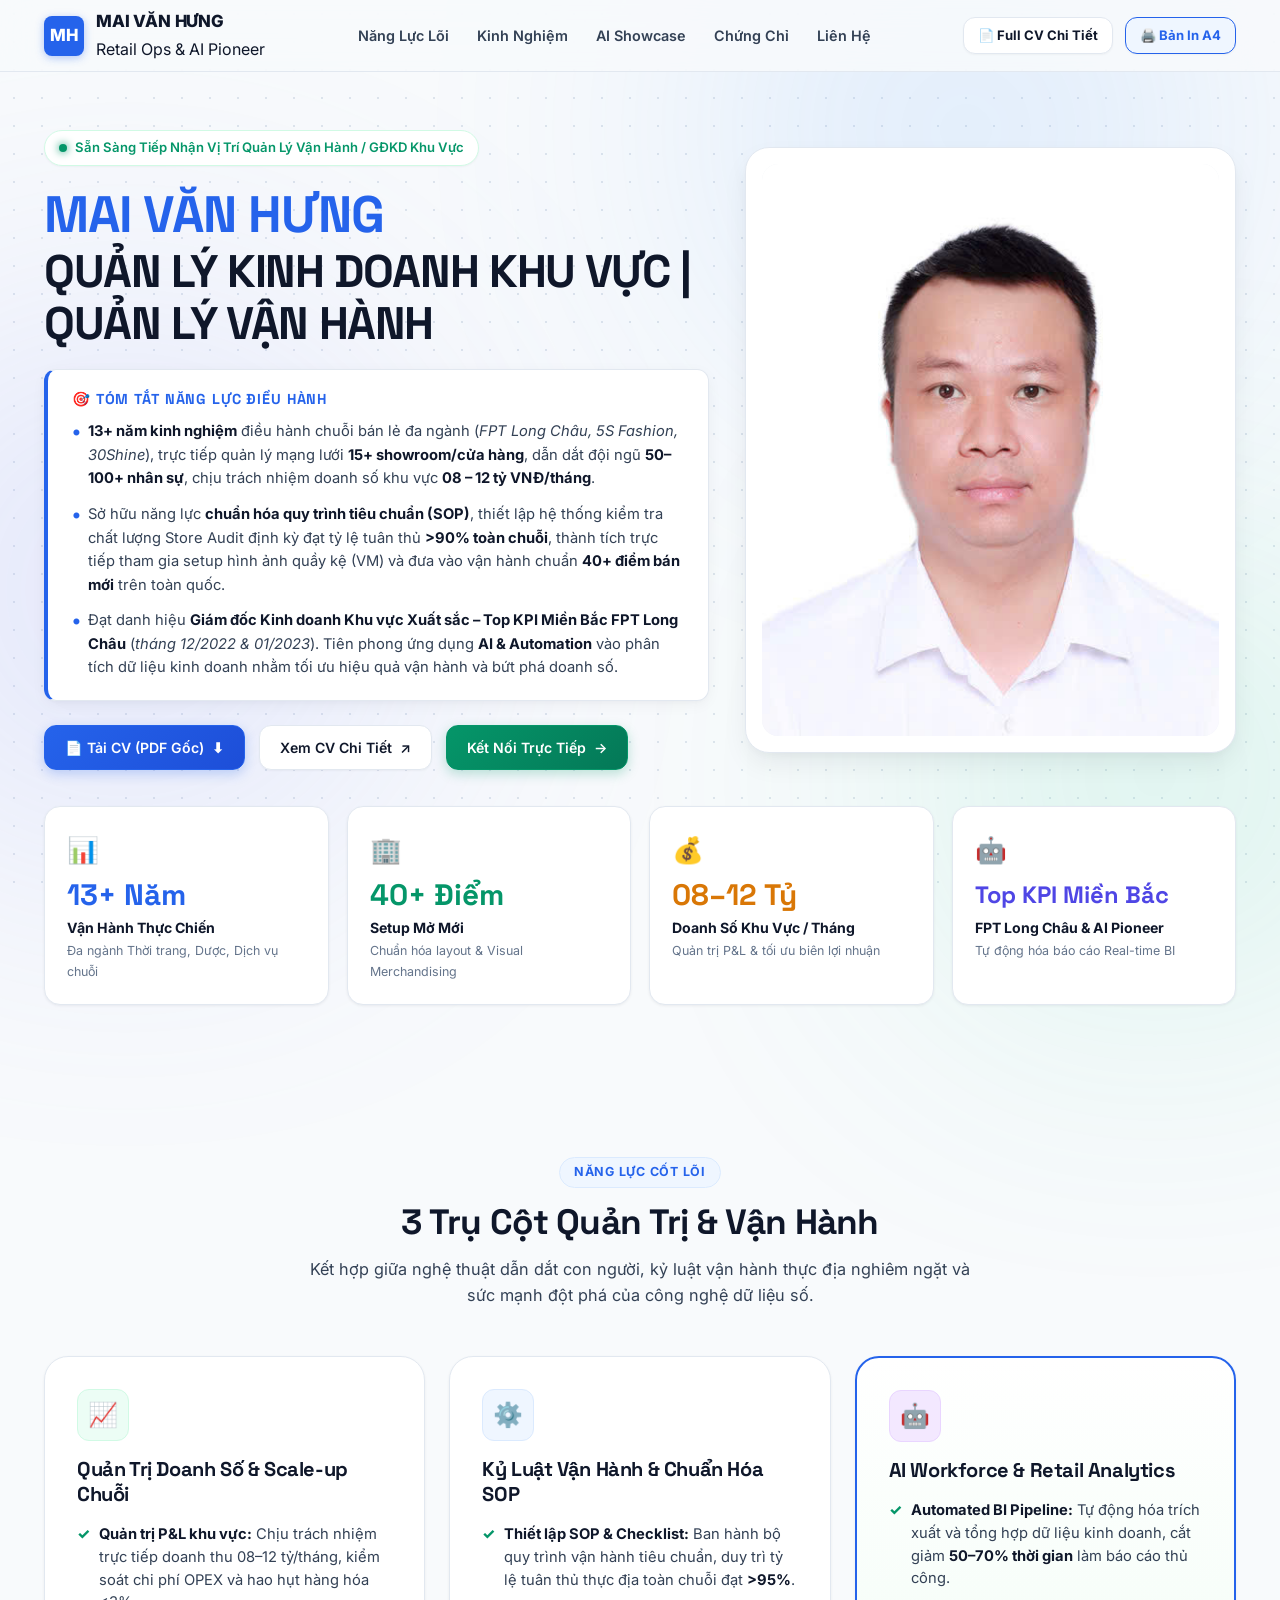
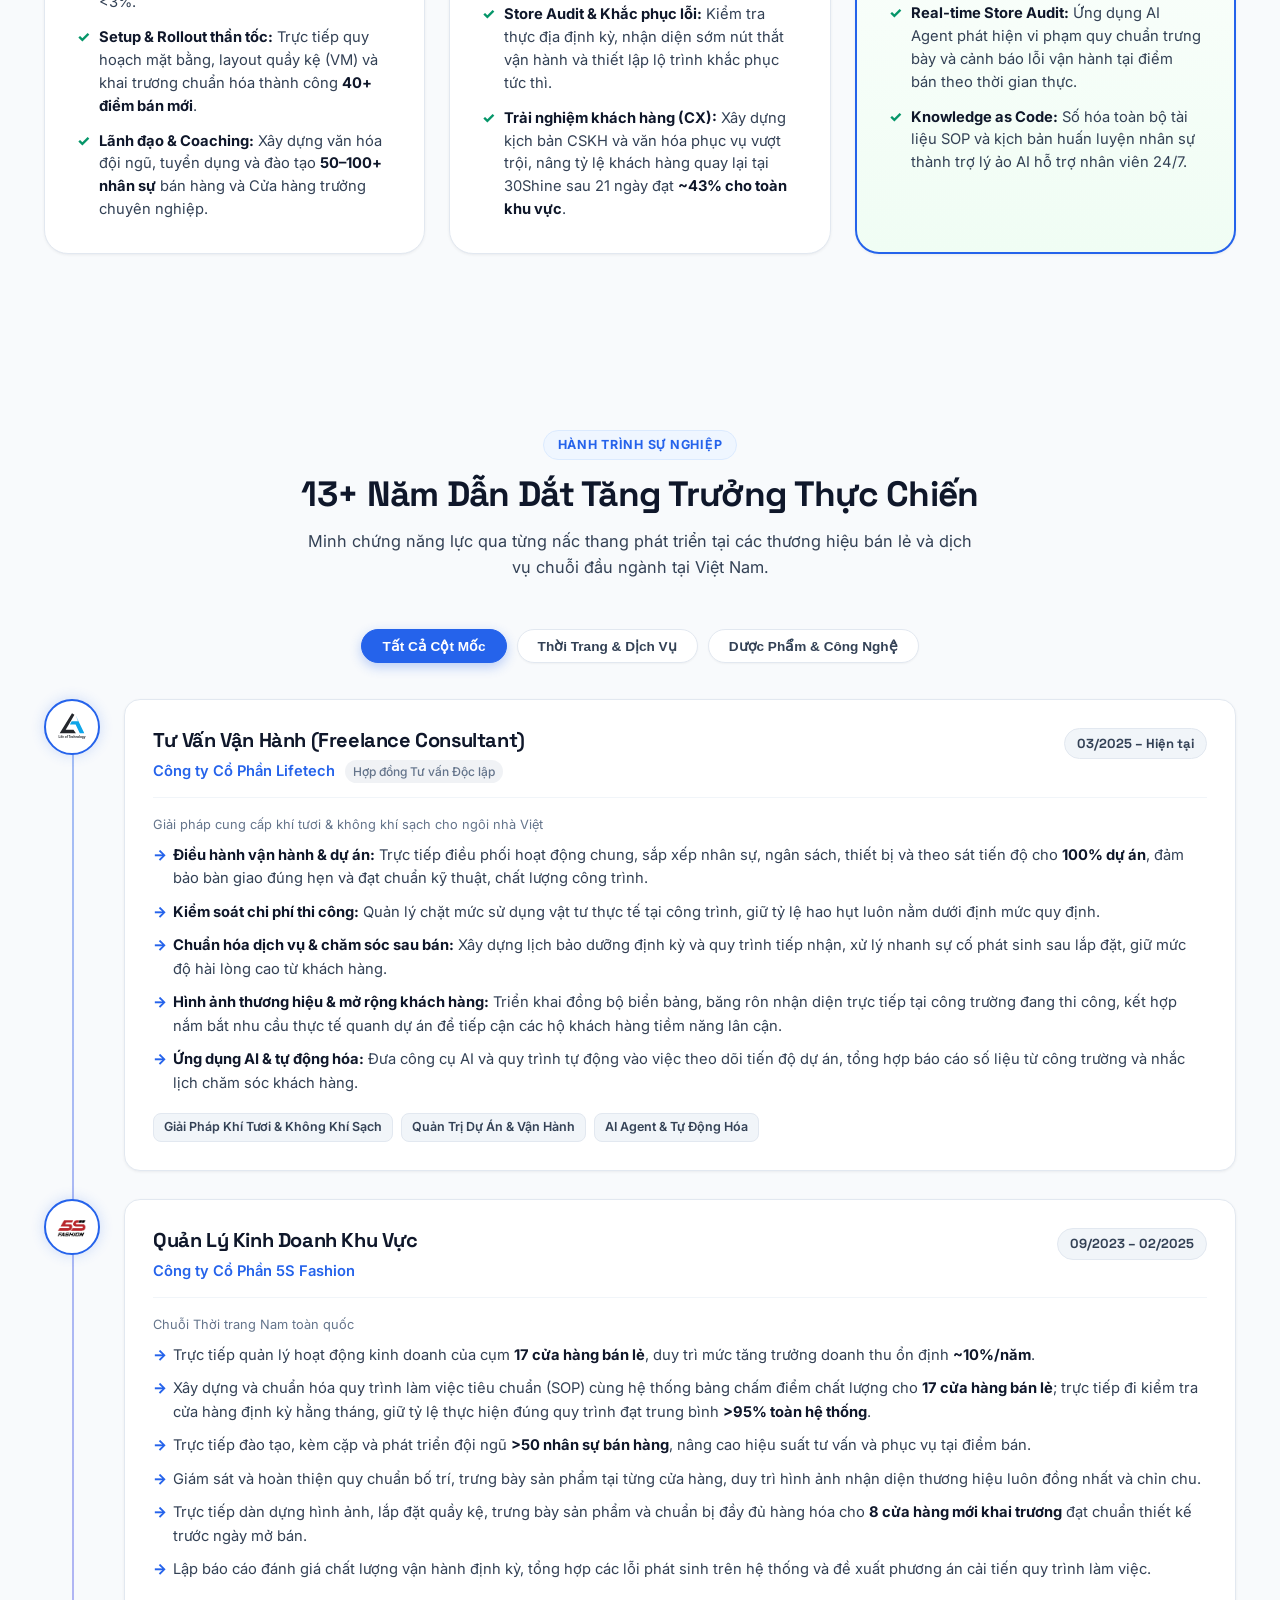
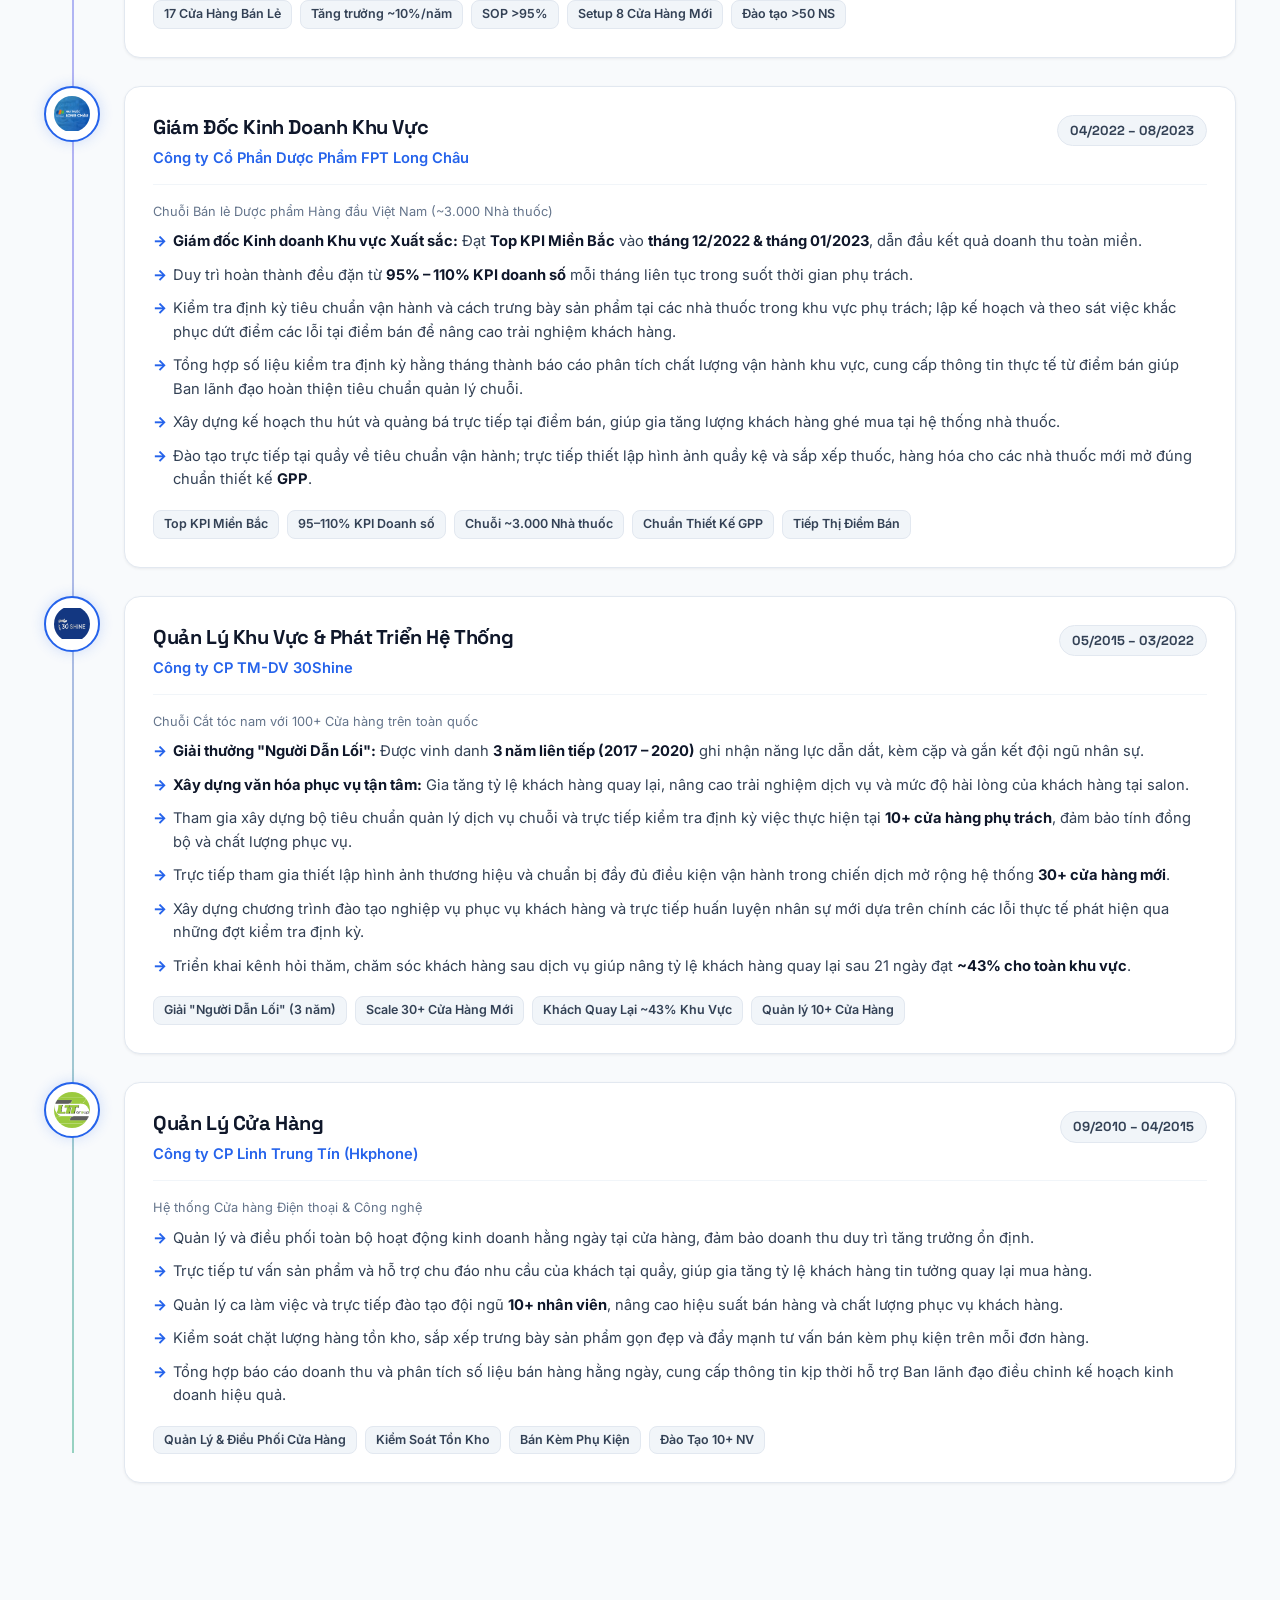
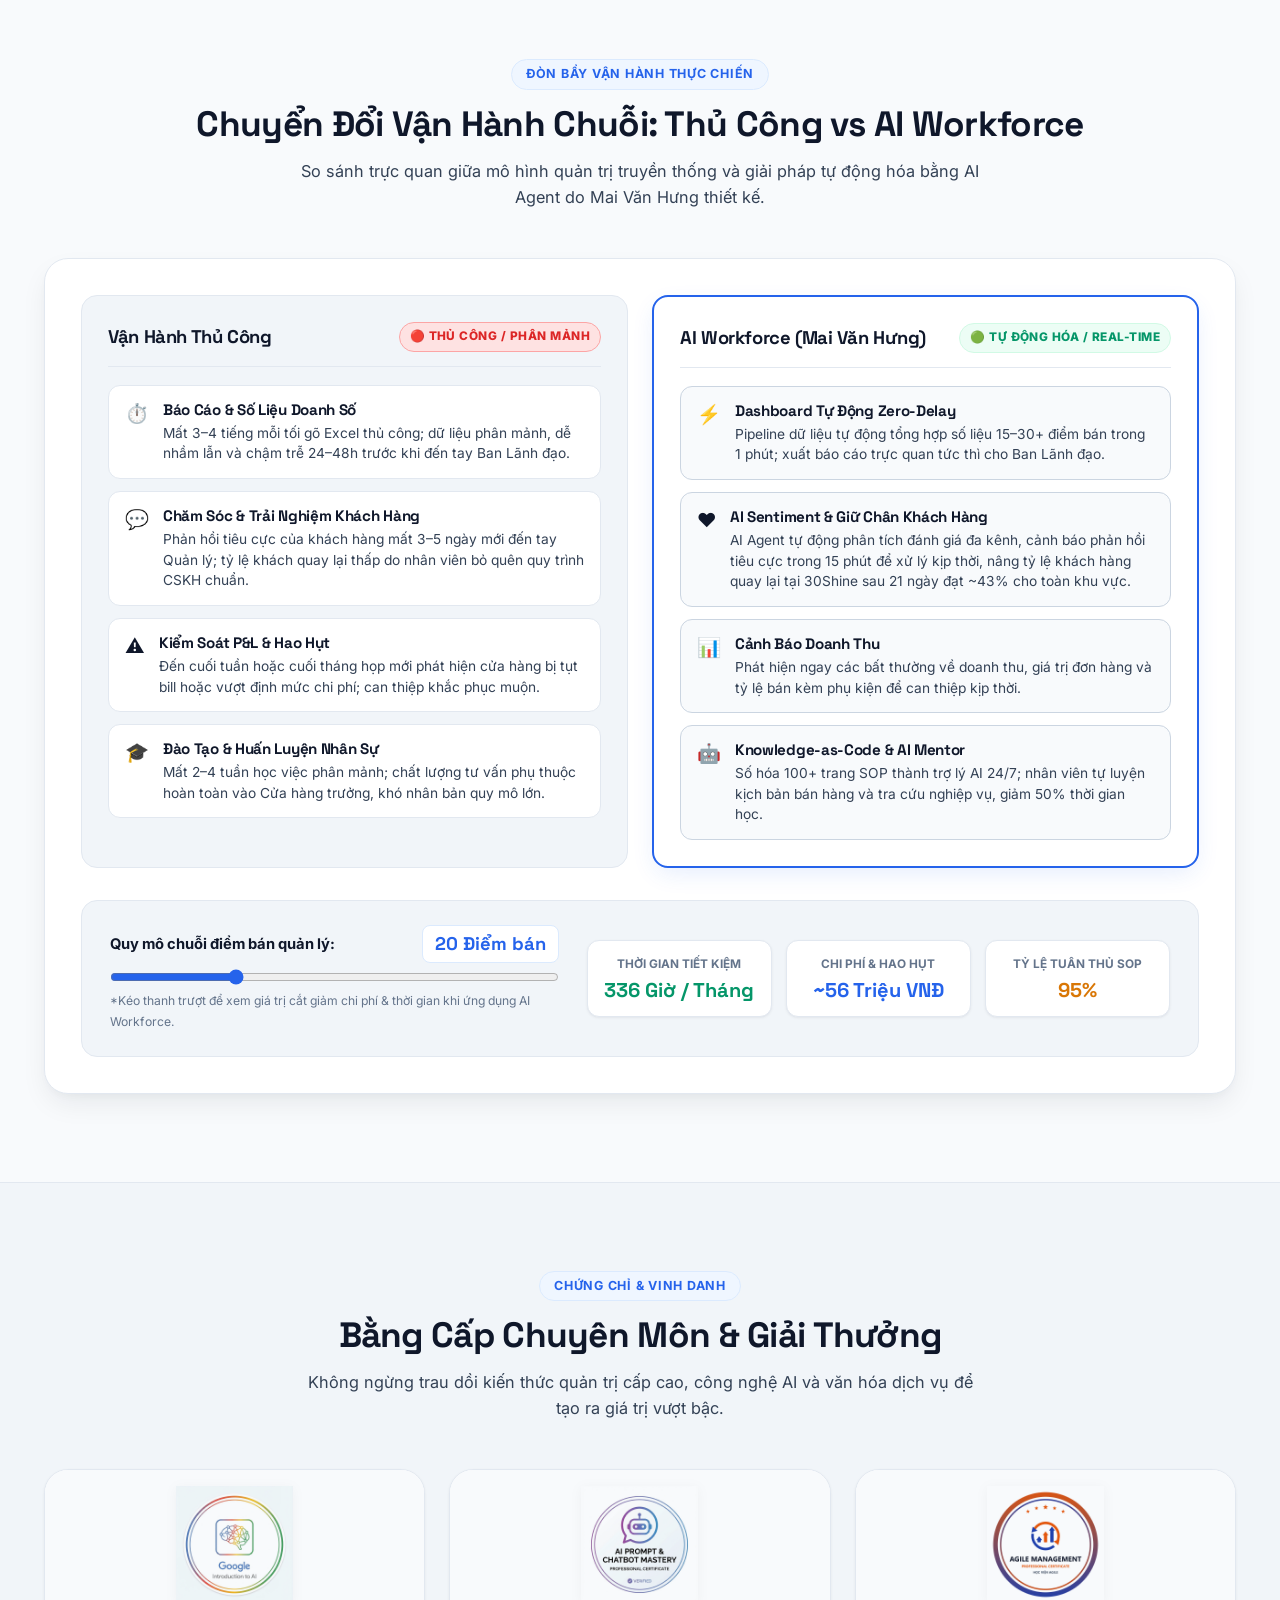
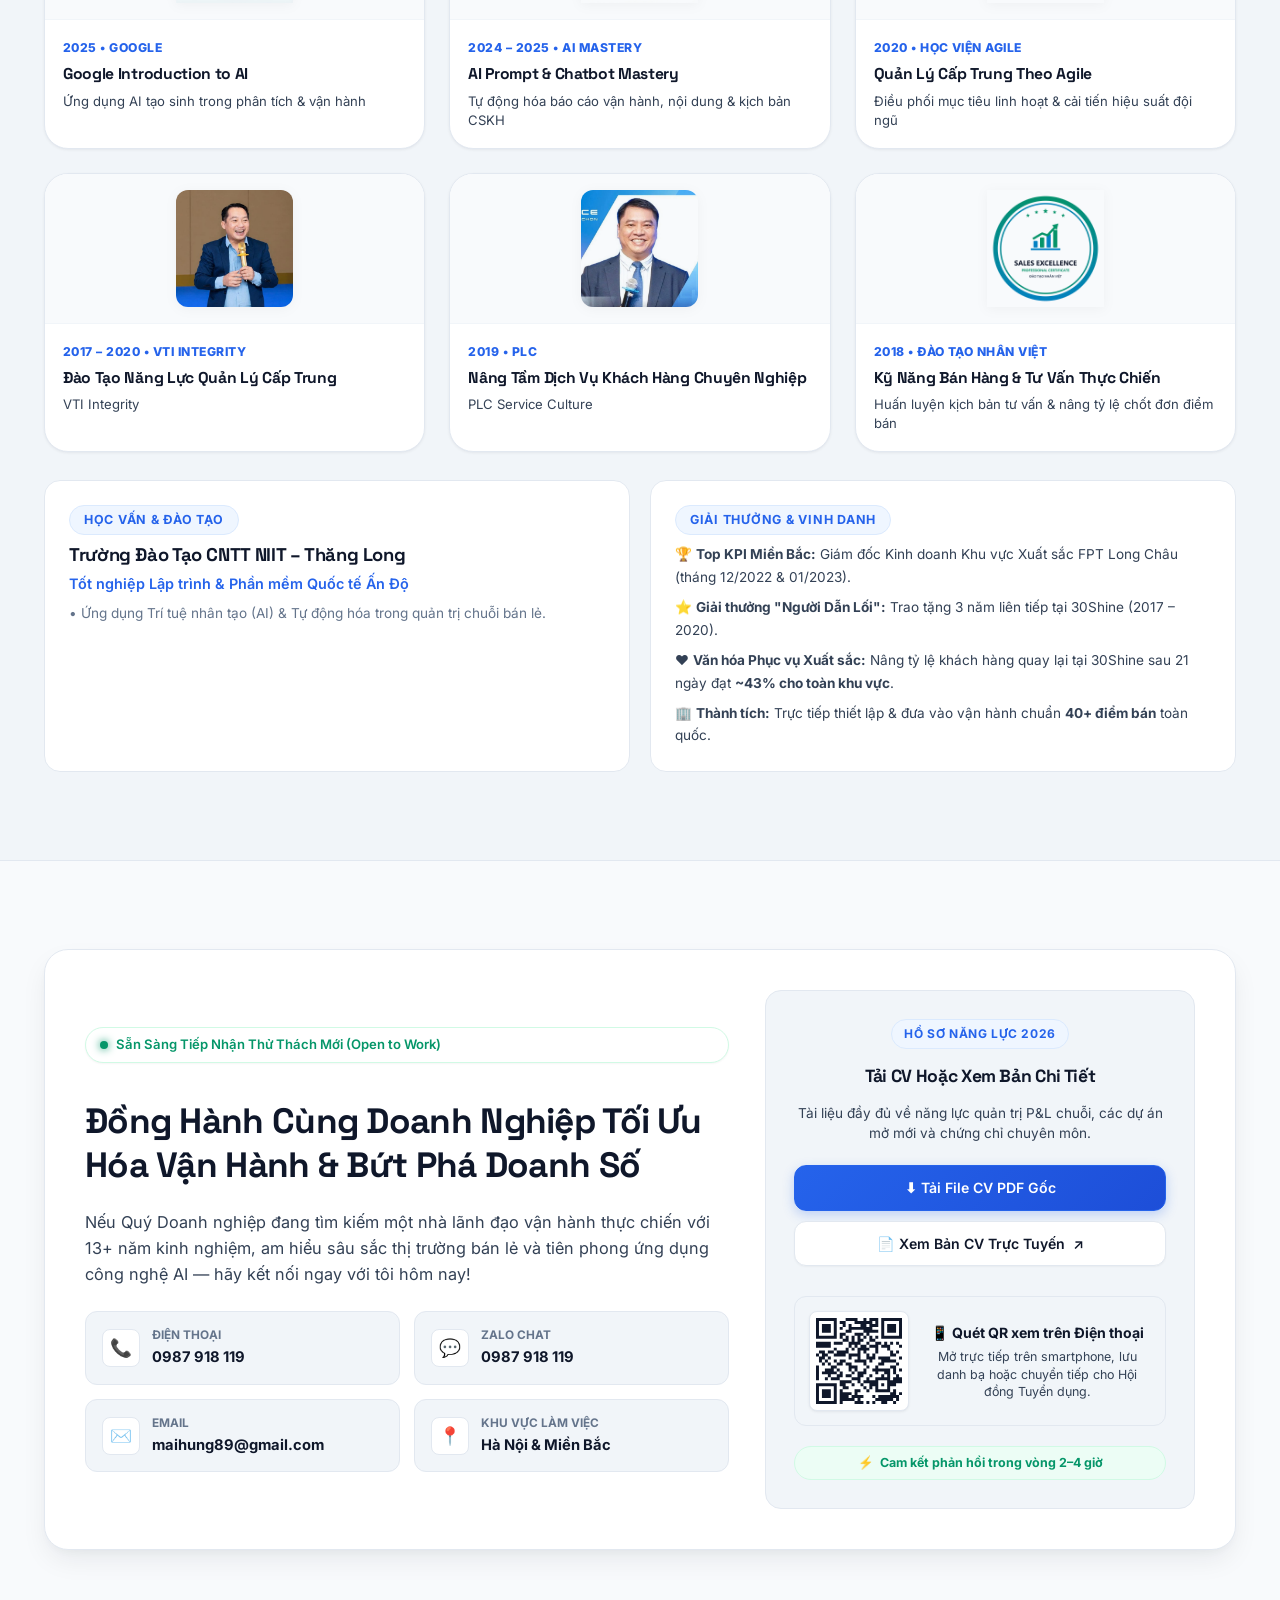
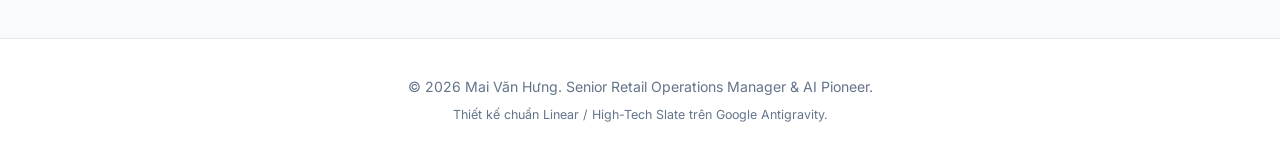
==== index.html @ 8c2e09c4 "Update PLC Service Culture card image and text" ====
<!DOCTYPE html>
<html lang="vi">
<head>
    <meta charset="UTF-8">
    <meta name="viewport" content="width=device-width, initial-scale=1.0">
    <title>Mai Văn Hưng — CV & Web Portfolio</title>
    <meta name="description" content="13+ năm điều hành chuỗi bán lẻ quy mô lớn & Tiên phong ứng dụng AI Workforce.">
    <meta name="keywords" content="Mai Văn Hưng, Area Sales Manager, ASM, Giám đốc kinh doanh khu vực, Quản lý vận hành bán lẻ, Retail Operations, AI Workforce, FPT Long Châu, 5S Fashion, 30Shine, Visual Merchandising">
    
    <!-- Open Graph Meta Tags (Zalo, Messenger, Facebook, LinkedIn) -->
    <meta property="og:type" content="website">
    <meta property="og:url" content="https://maihungkd1p-rgb.github.io/Hungmv-portfolio89/">
    <meta property="og:title" content="Mai Văn Hưng — CV & Web Portfolio">
    <meta property="og:description" content="13+ năm điều hành chuỗi bán lẻ quy mô lớn & Tiên phong ứng dụng AI Workforce.">
    <meta property="og:image" content="https://maihungkd1p-rgb.github.io/Hungmv-portfolio89/assets/images/profile.jpg">
    <meta property="og:image:secure_url" content="https://maihungkd1p-rgb.github.io/Hungmv-portfolio89/assets/images/profile.jpg">
    <meta property="og:image:type" content="image/jpeg">
    <meta property="og:image:width" content="600">
    <meta property="og:image:height" content="600">
    <meta property="og:image:alt" content="Mai Văn Hưng Portrait">

    <!-- Twitter Card Meta Tags -->
    <meta name="twitter:card" content="summary">
    <meta name="twitter:title" content="Mai Văn Hưng — CV & Web Portfolio">
    <meta name="twitter:description" content="13+ năm điều hành chuỗi bán lẻ quy mô lớn & Tiên phong ứng dụng AI Workforce.">
    <meta name="twitter:image" content="https://maihungkd1p-rgb.github.io/Hungmv-portfolio89/assets/images/profile.jpg">

    <!-- Google Fonts -->
    <link rel="preconnect" href="https://fonts.googleapis.com">
    <link rel="preconnect" href="https://fonts.gstatic.com" crossorigin>
    <link href="https://fonts.googleapis.com/css2?family=Inter:wght@300;400;500;600;700;800&family=Space+Grotesk:wght@500;600;700;800&display=swap" rel="stylesheet">
    
    <!-- Stylesheet -->
    <link rel="stylesheet" href="style.css">
</head>
<body>
    <!-- Background Atmosphere -->
    <div class="bg-grid-pattern"></div>
    <div class="glow-orb orb-1"></div>
    <div class="glow-orb orb-2"></div>
    <div class="glow-orb orb-3"></div>

    <!-- Navigation Bar -->
    <nav class="navbar">
        <div class="container nav-container">
            <a href="#hero" class="nav-brand">
                <div class="brand-badge">MH</div>
                <div class="brand-text">
                    <span class="brand-name">MAI VĂN HƯNG</span>
                    <span class="brand-role">Retail Ops & AI Pioneer</span>
                </div>
            </a>

            <ul class="nav-menu">
                <li><a href="#about" class="nav-link">Năng Lực Lõi</a></li>
                <li><a href="#experience" class="nav-link">Kinh Nghiệm</a></li>
                <li><a href="#ai-workforce" class="nav-link">AI Showcase</a></li>
                <li><a href="#credentials" class="nav-link">Chứng Chỉ</a></li>
                <li><a href="#contact" class="nav-link">Liên Hệ</a></li>
                <li class="mobile-only-link"><a href="cv_detail.html" target="_blank" class="nav-link mobile-cv-link">📄 Full CV Chi Tiết ↗</a></li>
                <li class="mobile-only-link"><a href="cv.html" target="_blank" class="nav-link mobile-cv-link">🖨️ Bản In A4 PDF ↗</a></li>
            </ul>

            <div class="nav-actions">
                <a href="cv_detail.html" target="_blank" class="nav-btn-cv" title="Xem bản CV Chi Tiết">
                    <span>📄 Full CV Chi Tiết</span>
                </a>
                <a href="cv.html" target="_blank" class="nav-btn-cv" style="border-color: var(--accent-blue); color: var(--accent-blue); background: var(--accent-blue-light);" title="Xem và in bản CV A4">
                    <span>🖨️ Bản In A4</span>
                </a>
                <button class="mobile-toggle" aria-label="Toggle menu">☰</button>
            </div>
        </div>
    </nav>

    <!-- MAIN CONTENT -->
    <main>
        <!-- 1. HERO SECTION -->
        <section class="hero-section" id="hero">
            <div class="container">
                <div class="hero-grid">
                    <div class="hero-text">
                        <div class="badge badge-status">
                            <span class="status-dot"></span>
                            <span>Sẵn Sàng Tiếp Nhận Vị Trí Quản Lý Vận Hành / GĐKD Khu Vực</span>
                        </div>

                        <h1 class="hero-title">
                            <span class="name-highlight">MAI VĂN HƯNG</span>
                            QUẢN LÝ KINH DOANH KHU VỰC | QUẢN LÝ VẬN HÀNH
                        </h1>

                        <div class="hero-summary-box">
                            <h3 class="hero-summary-title">🎯 TÓM TẮT NĂNG LỰC ĐIỀU HÀNH</h3>
                            <ul class="hero-summary-list">
                                <li>
                                    <p><strong>13+ năm kinh nghiệm</strong> điều hành chuỗi bán lẻ đa ngành (<em>FPT Long Châu, 5S Fashion, 30Shine</em>), trực tiếp quản lý mạng lưới <strong>15+ showroom/cửa hàng</strong>, dẫn dắt đội ngũ <strong>50–100+ nhân sự</strong>, chịu trách nhiệm doanh số khu vực <strong>08 – 12 tỷ VNĐ/tháng</strong>.</p>
                                </li>
                                <li>
                                    <p>Sở hữu năng lực <strong>chuẩn hóa quy trình tiêu chuẩn (SOP)</strong>, thiết lập hệ thống kiểm tra chất lượng Store Audit định kỳ đạt tỷ lệ tuân thủ <strong>&gt;90% toàn chuỗi</strong>, thành tích trực tiếp tham gia setup hình ảnh quầy kệ (VM) và đưa vào vận hành chuẩn <strong>40+ điểm bán mới</strong> trên toàn quốc.</p>
                                </li>
                                <li>
                                    <p>Đạt danh hiệu <strong>Giám đốc Kinh doanh Khu vực Xuất sắc – Top KPI Miền Bắc FPT Long Châu</strong> (<em>tháng 12/2022 &amp; 01/2023</em>). Tiên phong ứng dụng <strong>AI &amp; Automation</strong> vào phân tích dữ liệu kinh doanh nhằm tối ưu hiệu quả vận hành và bứt phá doanh số.</p>
                                </li>
                            </ul>
                        </div>

                        <div class="hero-actions">
                            <a href="assets/images/Quan_Ly_Khu_Vuc_Mai_Van_Hung.pdf" target="_blank" download="Quan_Ly_Khu_Vuc_Mai_Van_Hung.pdf" class="btn btn-primary" title="Mở & Tải file CV PDF gốc">
                                <span>📄 Tải CV (PDF Gốc)</span>
                                <span>⬇</span>
                            </a>
                            <a href="cv_detail.html" target="_blank" class="btn btn-secondary" title="Xem Full CV Chi Tiết">
                                <span>Xem CV Chi Tiết</span>
                                <span>↗</span>
                            </a>
                            <a href="#contact" class="btn btn-emerald">
                                <span>Kết Nối Trực Tiếp</span>
                                <span>→</span>
                            </a>
                        </div>
                    </div>

                    <div class="hero-visual">
                        <div class="profile-bento-card">
                            <div class="profile-img-container">
                                <img src="assets/images/profile.jpg" alt="Mai Văn Hưng - Senior Retail Operations Manager" class="profile-img">
                            </div>
                        </div>
                    </div>
                </div>

                <!-- Bento Quick Stats Bar -->
                <div class="hero-bento-stats">
                    <div class="bento-stat-box">
                        <div class="stat-icon">📊</div>
                        <div class="stat-number highlight-blue">13+ Năm</div>
                        <div class="stat-label">Vận Hành Thực Chiến</div>
                        <div class="stat-sub">Đa ngành Thời trang, Dược, Dịch vụ chuỗi</div>
                    </div>
                    <div class="bento-stat-box">
                        <div class="stat-icon">🏢</div>
                        <div class="stat-number highlight-emerald">40+ Điểm</div>
                        <div class="stat-label">Setup Mở Mới</div>
                        <div class="stat-sub">Chuẩn hóa layout & Visual Merchandising</div>
                    </div>
                    <div class="bento-stat-box">
                        <div class="stat-icon">💰</div>
                        <div class="stat-number highlight-amber">08–12 Tỷ</div>
                        <div class="stat-label">Doanh Số Khu Vực / Tháng</div>
                        <div class="stat-sub">Quản trị P&L & tối ưu biên lợi nhuận</div>
                    </div>
                    <div class="bento-stat-box">
                        <div class="stat-icon">🤖</div>
                        <div class="stat-number highlight-purple">Top KPI Miền Bắc</div>
                        <div class="stat-label">FPT Long Châu & AI Pioneer</div>
                        <div class="stat-sub">Tự động hóa báo cáo Real-time BI</div>
                    </div>
                </div>
            </div>
        </section>

        <!-- 2. CORE COMPETENCIES (3 PILLARS BENTO GRID) -->
        <section class="section" id="about">
            <div class="container">
                <div class="section-header text-center">
                    <span class="section-tag">Năng Lực Cốt Lõi</span>
                    <h2 class="section-title">3 Trụ Cột Quản Trị & Vận Hành</h2>
                    <p class="section-desc">Kết hợp giữa nghệ thuật dẫn dắt con người, kỷ luật vận hành thực địa nghiêm ngặt và sức mạnh đột phá của công nghệ dữ liệu số.</p>
                </div>

                <div class="pillars-grid">
                    <!-- Pillar 1 -->
                    <div class="pillar-card">
                        <div class="pillar-icon-box">📈</div>
                        <h3 class="pillar-title">Quản Trị Doanh Số & Scale-up Chuỗi</h3>
                        <ul class="pillar-list">
                            <li><strong>Quản trị P&L khu vực:</strong> Chịu trách nhiệm trực tiếp doanh thu 08–12 tỷ/tháng, kiểm soát chi phí OPEX và hao hụt hàng hóa &lt;3%.</li>
                            <li><strong>Setup & Rollout thần tốc:</strong> Trực tiếp quy hoạch mặt bằng, layout quầy kệ (VM) và khai trương chuẩn hóa thành công <strong>40+ điểm bán mới</strong>.</li>
                            <li><strong>Lãnh đạo & Coaching:</strong> Xây dựng văn hóa đội ngũ, tuyển dụng và đào tạo <strong>50–100+ nhân sự</strong> bán hàng và Cửa hàng trưởng chuyên nghiệp.</li>
                        </ul>
                    </div>

                    <!-- Pillar 2 -->
                    <div class="pillar-card">
                        <div class="pillar-icon-box">⚙️</div>
                        <h3 class="pillar-title">Kỷ Luật Vận Hành & Chuẩn Hóa SOP</h3>
                        <ul class="pillar-list">
                            <li><strong>Thiết lập SOP & Checklist:</strong> Ban hành bộ quy trình vận hành tiêu chuẩn, duy trì tỷ lệ tuân thủ thực địa toàn chuỗi đạt <strong>&gt;95%</strong>.</li>
                            <li><strong>Store Audit & Khắc phục lỗi:</strong> Kiểm tra thực địa định kỳ, nhận diện sớm nút thắt vận hành và thiết lập lộ trình khắc phục tức thì.</li>
                            <li><strong>Trải nghiệm khách hàng (CX):</strong> Xây dựng kịch bản CSKH và văn hóa phục vụ vượt trội, nâng tỷ lệ khách hàng quay lại tại 30Shine sau 21 ngày đạt <strong>~43% cho toàn khu vực</strong>.</li>
                        </ul>
                    </div>

                    <!-- Pillar 3 (Featured) -->
                    <div class="pillar-card featured">
                        <div class="pillar-icon-box">🤖</div>
                        <h3 class="pillar-title">AI Workforce & Retail Analytics</h3>
                        <ul class="pillar-list">
                            <li><strong>Automated BI Pipeline:</strong> Tự động hóa trích xuất và tổng hợp dữ liệu kinh doanh, cắt giảm <strong>50–70% thời gian</strong> làm báo cáo thủ công.</li>
                            <li><strong>Real-time Store Audit:</strong> Ứng dụng AI Agent phát hiện vi phạm quy chuẩn trưng bày và cảnh báo lỗi vận hành tại điểm bán theo thời gian thực.</li>
                            <li><strong>Knowledge as Code:</strong> Số hóa toàn bộ tài liệu SOP và kịch bản huấn luyện nhân sự thành trợ lý ảo AI hỗ trợ nhân viên 24/7.</li>
                        </ul>
                    </div>
                </div>
            </div>
        </section>

        <!-- 3. CAREER TIMELINE -->
        <section class="section" id="experience">
            <div class="container">
                <div class="section-header text-center">
                    <span class="section-tag">Hành Trình Sự Nghiệp</span>
                    <h2 class="section-title">13+ Năm Dẫn Dắt Tăng Trưởng Thực Chiến</h2>
                    <p class="section-desc">Minh chứng năng lực qua từng nấc thang phát triển tại các thương hiệu bán lẻ và dịch vụ chuỗi đầu ngành tại Việt Nam.</p>
                </div>

                <!-- Timeline Filters -->
                <div class="timeline-filters">
                    <button class="filter-btn active" data-filter="all">Tất Cả Cột Mốc</button>
                    <button class="filter-btn" data-filter="fashion-service">Thời Trang & Dịch Vụ</button>
                    <button class="filter-btn" data-filter="pharma-retail">Dược Phẩm & Công Nghệ</button>
                </div>

                <div class="timeline-stream">
                    <!-- Node 1: Lifetech -->
                    <div class="timeline-node" data-category="pharma-retail">
                        <div class="node-icon-wrapper">
                            <img src="assets/images/logo-lifetech.svg" alt="Lifetech Logo" class="node-logo">
                        </div>
                        <div class="node-card">
                            <div class="node-header">
                                <div>
                                    <h3 class="node-role">Tư Vấn Vận Hành (Freelance Consultant)</h3>
                                    <span class="node-company">Công ty Cổ Phần Lifetech <span style="display: inline-block; font-size: 0.75rem; font-weight: 500; color: var(--text-muted); background: rgba(148, 163, 184, 0.14); padding: 2px 8px; border-radius: 999px; margin-left: 6px; vertical-align: middle;">Hợp đồng Tư vấn Độc lập</span></span>
                                </div>
                                <span class="node-date">03/2025 – Hiện tại</span>
                            </div>
                            <div style="font-size: 0.8rem; color: var(--text-muted); margin-bottom: 8px;">Giải pháp cung cấp khí tươi & không khí sạch cho ngôi nhà Việt</div>
                            <ul class="node-achievements">
                                <li><strong>Điều hành vận hành &amp; dự án:</strong> Trực tiếp điều phối hoạt động chung, sắp xếp nhân sự, ngân sách, thiết bị và theo sát tiến độ cho <strong>100% dự án</strong>, đảm bảo bàn giao đúng hẹn và đạt chuẩn kỹ thuật, chất lượng công trình.</li>
                                <li><strong>Kiểm soát chi phí thi công:</strong> Quản lý chặt mức sử dụng vật tư thực tế tại công trình, giữ tỷ lệ hao hụt luôn nằm dưới định mức quy định.</li>
                                <li><strong>Chuẩn hóa dịch vụ &amp; chăm sóc sau bán:</strong> Xây dựng lịch bảo dưỡng định kỳ và quy trình tiếp nhận, xử lý nhanh sự cố phát sinh sau lắp đặt, giữ mức độ hài lòng cao từ khách hàng.</li>
                                <li><strong>Hình ảnh thương hiệu &amp; mở rộng khách hàng:</strong> Triển khai đồng bộ biển bảng, băng rôn nhận diện trực tiếp tại công trường đang thi công, kết hợp nắm bắt nhu cầu thực tế quanh dự án để tiếp cận các hộ khách hàng tiềm năng lân cận.</li>
                                <li><strong>Ứng dụng AI &amp; tự động hóa:</strong> Đưa công cụ AI và quy trình tự động vào việc theo dõi tiến độ dự án, tổng hợp báo cáo số liệu từ công trường và nhắc lịch chăm sóc khách hàng.</li>
                            </ul>
                            <div class="node-tags">
                                <span class="node-tag-item">Giải Pháp Khí Tươi & Không Khí Sạch</span>
                                <span class="node-tag-item">Quản Trị Dự Án & Vận Hành</span>
                                <span class="node-tag-item">AI Agent & Tự Động Hóa</span>
                            </div>
                        </div>
                    </div>

                    <!-- Node 2: 5S Fashion -->
                    <div class="timeline-node" data-category="fashion-service">
                        <div class="node-icon-wrapper">
                            <img src="assets/images/logo-5sfashion.png" alt="5S Fashion Logo" class="node-logo">
                        </div>
                        <div class="node-card">
                            <div class="node-header">
                                <div>
                                    <h3 class="node-role">Quản Lý Kinh Doanh Khu Vực</h3>
                                    <span class="node-company">Công ty Cổ Phần 5S Fashion</span>
                                </div>
                                <span class="node-date">09/2023 – 02/2025</span>
                            </div>
                            <div style="font-size: 0.8rem; color: var(--text-muted); margin-bottom: 8px;">Chuỗi Thời trang Nam toàn quốc</div>
                            <ul class="node-achievements">
                                <li>Trực tiếp quản lý hoạt động kinh doanh của cụm <strong>17 cửa hàng bán lẻ</strong>, duy trì mức tăng trưởng doanh thu ổn định <strong>~10%/năm</strong>.</li>
                                <li>Xây dựng và chuẩn hóa quy trình làm việc tiêu chuẩn (SOP) cùng hệ thống bảng chấm điểm chất lượng cho <strong>17 cửa hàng bán lẻ</strong>; trực tiếp đi kiểm tra cửa hàng định kỳ hằng tháng, giữ tỷ lệ thực hiện đúng quy trình đạt trung bình <strong>&gt;95% toàn hệ thống</strong>.</li>
                                <li>Trực tiếp đào tạo, kèm cặp và phát triển đội ngũ <strong>&gt;50 nhân sự bán hàng</strong>, nâng cao hiệu suất tư vấn và phục vụ tại điểm bán.</li>
                                <li>Giám sát và hoàn thiện quy chuẩn bố trí, trưng bày sản phẩm tại từng cửa hàng, duy trì hình ảnh nhận diện thương hiệu luôn đồng nhất và chỉn chu.</li>
                                <li>Trực tiếp dàn dựng hình ảnh, lắp đặt quầy kệ, trưng bày sản phẩm và chuẩn bị đầy đủ hàng hóa cho <strong>8 cửa hàng mới khai trương</strong> đạt chuẩn thiết kế trước ngày mở bán.</li>
                                <li>Lập báo cáo đánh giá chất lượng vận hành định kỳ, tổng hợp các lỗi phát sinh trên hệ thống và đề xuất phương án cải tiến quy trình làm việc.</li>
                            </ul>
                            <div class="node-tags">
                                <span class="node-tag-item">17 Cửa Hàng Bán Lẻ</span>
                                <span class="node-tag-item">Tăng trưởng ~10%/năm</span>
                                <span class="node-tag-item">SOP &gt;95%</span>
                                <span class="node-tag-item">Setup 8 Cửa Hàng Mới</span>
                                <span class="node-tag-item">Đào tạo &gt;50 NS</span>
                            </div>
                        </div>
                    </div>

                    <!-- Node 3: FPT Long Châu -->
                    <div class="timeline-node" data-category="pharma-retail">
                        <div class="node-icon-wrapper">
                            <img src="assets/images/logo-longchau.png" alt="FPT Long Châu Logo" class="node-logo">
                        </div>
                        <div class="node-card">
                            <div class="node-header">
                                <div>
                                    <h3 class="node-role">Giám Đốc Kinh Doanh Khu Vực</h3>
                                    <span class="node-company">Công ty Cổ Phần Dược Phẩm FPT Long Châu</span>
                                </div>
                                <span class="node-date">04/2022 – 08/2023</span>
                            </div>
                            <div style="font-size: 0.8rem; color: var(--text-muted); margin-bottom: 8px;">Chuỗi Bán lẻ Dược phẩm Hàng đầu Việt Nam (~3.000 Nhà thuốc)</div>
                            <ul class="node-achievements">
                                <li><strong>Giám đốc Kinh doanh Khu vực Xuất sắc:</strong> Đạt <strong>Top KPI Miền Bắc</strong> vào <strong>tháng 12/2022 &amp; tháng 01/2023</strong>, dẫn đầu kết quả doanh thu toàn miền.</li>
                                <li>Duy trì hoàn thành đều đặn từ <strong>95% – 110% KPI doanh số</strong> mỗi tháng liên tục trong suốt thời gian phụ trách.</li>
                                <li>Kiểm tra định kỳ tiêu chuẩn vận hành và cách trưng bày sản phẩm tại các nhà thuốc trong khu vực phụ trách; lập kế hoạch và theo sát việc khắc phục dứt điểm các lỗi tại điểm bán để nâng cao trải nghiệm khách hàng.</li>
                                <li>Tổng hợp số liệu kiểm tra định kỳ hằng tháng thành báo cáo phân tích chất lượng vận hành khu vực, cung cấp thông tin thực tế từ điểm bán giúp Ban lãnh đạo hoàn thiện tiêu chuẩn quản lý chuỗi.</li>
                                <li>Xây dựng kế hoạch thu hút và quảng bá trực tiếp tại điểm bán, giúp gia tăng lượng khách hàng ghé mua tại hệ thống nhà thuốc.</li>
                                <li>Đào tạo trực tiếp tại quầy về tiêu chuẩn vận hành; trực tiếp thiết lập hình ảnh quầy kệ và sắp xếp thuốc, hàng hóa cho các nhà thuốc mới mở đúng chuẩn thiết kế <strong>GPP</strong>.</li>
                            </ul>
                            <div class="node-tags">
                                <span class="node-tag-item">Top KPI Miền Bắc</span>
                                <span class="node-tag-item">95–110% KPI Doanh số</span>
                                <span class="node-tag-item">Chuỗi ~3.000 Nhà thuốc</span>
                                <span class="node-tag-item">Chuẩn Thiết Kế GPP</span>
                                <span class="node-tag-item">Tiếp Thị Điểm Bán</span>
                            </div>
                        </div>
                    </div>

                    <!-- Node 4: 30Shine -->
                    <div class="timeline-node" data-category="fashion-service">
                        <div class="node-icon-wrapper">
                            <img src="assets/images/logo-30shine.png" alt="30Shine Logo" class="node-logo">
                        </div>
                        <div class="node-card">
                            <div class="node-header">
                                <div>
                                    <h3 class="node-role">Quản Lý Khu Vực &amp; Phát Triển Hệ Thống</h3>
                                    <span class="node-company">Công ty CP TM-DV 30Shine</span>
                                </div>
                                <span class="node-date">05/2015 – 03/2022</span>
                            </div>
                            <div style="font-size: 0.8rem; color: var(--text-muted); margin-bottom: 8px;">Chuỗi Cắt tóc nam với 100+ Cửa hàng trên toàn quốc</div>
                            <ul class="node-achievements">
                                <li><strong>Giải thưởng "Người Dẫn Lối":</strong> Được vinh danh <strong>3 năm liên tiếp (2017 – 2020)</strong> ghi nhận năng lực dẫn dắt, kèm cặp và gắn kết đội ngũ nhân sự.</li>
                                <li><strong>Xây dựng văn hóa phục vụ tận tâm:</strong> Gia tăng tỷ lệ khách hàng quay lại, nâng cao trải nghiệm dịch vụ và mức độ hài lòng của khách hàng tại salon.</li>
                                <li>Tham gia xây dựng bộ tiêu chuẩn quản lý dịch vụ chuỗi và trực tiếp kiểm tra định kỳ việc thực hiện tại <strong>10+ cửa hàng phụ trách</strong>, đảm bảo tính đồng bộ và chất lượng phục vụ.</li>
                                <li>Trực tiếp tham gia thiết lập hình ảnh thương hiệu và chuẩn bị đầy đủ điều kiện vận hành trong chiến dịch mở rộng hệ thống <strong>30+ cửa hàng mới</strong>.</li>
                                <li>Xây dựng chương trình đào tạo nghiệp vụ phục vụ khách hàng và trực tiếp huấn luyện nhân sự mới dựa trên chính các lỗi thực tế phát hiện qua những đợt kiểm tra định kỳ.</li>
                                <li>Triển khai kênh hỏi thăm, chăm sóc khách hàng sau dịch vụ giúp nâng tỷ lệ khách hàng quay lại sau 21 ngày đạt <strong>~43% cho toàn khu vực</strong>.</li>
                            </ul>
                            <div class="node-tags">
                                <span class="node-tag-item">Giải "Người Dẫn Lối" (3 năm)</span>
                                <span class="node-tag-item">Scale 30+ Cửa Hàng Mới</span>
                                <span class="node-tag-item">Khách Quay Lại ~43% Khu Vực</span>
                                <span class="node-tag-item">Quản lý 10+ Cửa Hàng</span>
                            </div>
                        </div>
                    </div>

                    <!-- Node 5: Linh Trung Tín -->
                    <div class="timeline-node" data-category="pharma-retail">
                        <div class="node-icon-wrapper">
                            <img src="assets/images/logo-ltt.png" alt="Linh Trung Tín Logo" class="node-logo">
                        </div>
                        <div class="node-card">
                            <div class="node-header">
                                <div>
                                    <h3 class="node-role">Quản Lý Cửa Hàng</h3>
                                    <span class="node-company">Công ty CP Linh Trung Tín (Hkphone)</span>
                                </div>
                                <span class="node-date">09/2010 – 04/2015</span>
                            </div>
                            <div style="font-size: 0.8rem; color: var(--text-muted); margin-bottom: 8px;">Hệ thống Cửa hàng Điện thoại &amp; Công nghệ</div>
                            <ul class="node-achievements">
                                <li>Quản lý và điều phối toàn bộ hoạt động kinh doanh hằng ngày tại cửa hàng, đảm bảo doanh thu duy trì tăng trưởng ổn định.</li>
                                <li>Trực tiếp tư vấn sản phẩm và hỗ trợ chu đáo nhu cầu của khách tại quầy, giúp gia tăng tỷ lệ khách hàng tin tưởng quay lại mua hàng.</li>
                                <li>Quản lý ca làm việc và trực tiếp đào tạo đội ngũ <strong>10+ nhân viên</strong>, nâng cao hiệu suất bán hàng và chất lượng phục vụ khách hàng.</li>
                                <li>Kiểm soát chặt lượng hàng tồn kho, sắp xếp trưng bày sản phẩm gọn đẹp và đẩy mạnh tư vấn bán kèm phụ kiện trên mỗi đơn hàng.</li>
                                <li>Tổng hợp báo cáo doanh thu và phân tích số liệu bán hàng hằng ngày, cung cấp thông tin kịp thời hỗ trợ Ban lãnh đạo điều chỉnh kế hoạch kinh doanh hiệu quả.</li>
                            </ul>
                            <div class="node-tags">
                                <span class="node-tag-item">Quản Lý &amp; Điều Phối Cửa Hàng</span>
                                <span class="node-tag-item">Kiểm Soát Tồn Kho</span>
                                <span class="node-tag-item">Bán Kèm Phụ Kiện</span>
                                <span class="node-tag-item">Đào Tạo 10+ NV</span>
                            </div>
                        </div>
                    </div>
                </div>
            </div>
        </section>

        <!-- 4. AI WORKFORCE & RETAIL AUTOMATION SHOWCASE -->
        <section class="section" id="ai-workforce">
            <div class="container">
                <div class="section-header text-center">
                    <span class="section-tag">Đòn Bẩy Vận Hành Thực Chiến</span>
                    <h2 class="section-title">Chuyển Đổi Vận Hành Chuỗi: Thủ Công vs AI Workforce</h2>
                    <p class="section-desc">So sánh trực quan giữa mô hình quản trị truyền thống và giải pháp tự động hóa bằng AI Agent do Mai Văn Hưng thiết kế.</p>
                </div>

                <div class="compare-bento-container">
                    <!-- Top: 2-Column Split Comparison Grid -->
                    <div class="compare-grid">
                        <!-- Left Column: Legacy Manual Operations -->
                        <div class="compare-col compare-col-legacy">
                            <div class="compare-col-header">
                                <h3 class="compare-col-title">
                                    <span>Vận Hành Thủ Công</span>
                                </h3>
                                <span class="compare-badge badge-legacy">🔴 Thủ Công / Phân Mảnh</span>
                            </div>
                            <div class="compare-items-list">
                                <div class="compare-item-card">
                                    <div class="compare-item-icon">⏱️</div>
                                    <div class="compare-item-body">
                                        <h4>Báo Cáo & Số Liệu Doanh Số</h4>
                                        <p>Mất 3–4 tiếng mỗi tối gõ Excel thủ công; dữ liệu phân mảnh, dễ nhầm lẫn và chậm trễ 24–48h trước khi đến tay Ban Lãnh đạo.</p>
                                    </div>
                                </div>

                                <div class="compare-item-card">
                                    <div class="compare-item-icon">💬</div>
                                    <div class="compare-item-body">
                                        <h4>Chăm Sóc & Trải Nghiệm Khách Hàng</h4>
                                        <p>Phản hồi tiêu cực của khách hàng mất 3–5 ngày mới đến tay Quản lý; tỷ lệ khách quay lại thấp do nhân viên bỏ quên quy trình CSKH chuẩn.</p>
                                    </div>
                                </div>

                                <div class="compare-item-card">
                                    <div class="compare-item-icon">⚠️</div>
                                    <div class="compare-item-body">
                                        <h4>Kiểm Soát P&L & Hao Hụt</h4>
                                        <p>Đến cuối tuần hoặc cuối tháng họp mới phát hiện cửa hàng bị tụt bill hoặc vượt định mức chi phí; can thiệp khắc phục muộn.</p>
                                    </div>
                                </div>

                                <div class="compare-item-card">
                                    <div class="compare-item-icon">🎓</div>
                                    <div class="compare-item-body">
                                        <h4>Đào Tạo & Huấn Luyện Nhân Sự</h4>
                                        <p>Mất 2–4 tuần học việc phân mảnh; chất lượng tư vấn phụ thuộc hoàn toàn vào Cửa hàng trưởng, khó nhân bản quy mô lớn.</p>
                                    </div>
                                </div>
                            </div>
                        </div>

                        <!-- Right Column: AI Workforce Operations (Mai Van Hung) -->
                        <div class="compare-col compare-col-ai">
                            <div class="compare-col-header">
                                <h3 class="compare-col-title">
                                    <span>AI Workforce (Mai Văn Hưng)</span>
                                </h3>
                                <span class="compare-badge badge-ai">🟢 Tự Động Hóa / Real-Time</span>
                            </div>
                            <div class="compare-items-list">
                                <div class="compare-item-card">
                                    <div class="compare-item-icon">⚡</div>
                                    <div class="compare-item-body">
                                        <h4>Dashboard Tự Động Zero-Delay</h4>
                                        <p>Pipeline dữ liệu tự động tổng hợp số liệu 15–30+ điểm bán trong 1 phút; xuất báo cáo trực quan tức thì cho Ban Lãnh đạo.</p>
                                    </div>
                                </div>

                                <div class="compare-item-card">
                                    <div class="compare-item-icon">❤️</div>
                                    <div class="compare-item-body">
                                        <h4>AI Sentiment & Giữ Chân Khách Hàng</h4>
                                        <p>AI Agent tự động phân tích đánh giá đa kênh, cảnh báo phản hồi tiêu cực trong 15 phút để xử lý kịp thời, nâng tỷ lệ khách hàng quay lại tại 30Shine sau 21 ngày đạt ~43% cho toàn khu vực.</p>
                                    </div>
                                </div>

                                <div class="compare-item-card">
                                    <div class="compare-item-icon">📊</div>
                                    <div class="compare-item-body">
                                        <h4>Cảnh Báo Doanh Thu</h4>
                                        <p>Phát hiện ngay các bất thường về doanh thu, giá trị đơn hàng và tỷ lệ bán kèm phụ kiện để can thiệp kịp thời.</p>
                                    </div>
                                </div>

                                <div class="compare-item-card">
                                    <div class="compare-item-icon">🤖</div>
                                    <div class="compare-item-body">
                                        <h4>Knowledge-as-Code & AI Mentor</h4>
                                        <p>Số hóa 100+ trang SOP thành trợ lý AI 24/7; nhân viên tự luyện kịch bản bán hàng và tra cứu nghiệp vụ, giảm 50% thời gian học.</p>
                                    </div>
                                </div>
                            </div>
                        </div>
                    </div>

                    <!-- Bottom: Embedded Interactive ROI Calculator Bar -->
                    <div class="compare-roi-bar">
                        <div class="sim-slider-block">
                            <div class="sim-slider-label-row">
                                <span>Quy mô chuỗi điểm bán quản lý:</span>
                                <span class="sim-slider-val" id="storeCountVal">20 Điểm bán</span>
                            </div>
                            <input type="range" id="storeRange" class="sim-range-input" min="5" max="60" value="20" step="5">
                            <p style="font-size: 0.76rem; color: var(--text-muted); margin: 0;">*Kéo thanh trượt để xem giá trị cắt giảm chi phí & thời gian khi ứng dụng AI Workforce.</p>
                        </div>

                        <div class="sim-metrics-grid">
                            <div class="sim-metric-box">
                                <div class="sim-metric-label">Thời gian tiết kiệm</div>
                                <div class="sim-metric-value emerald" id="hoursSavedVal">336 Giờ/Tháng</div>
                            </div>
                            <div class="sim-metric-box">
                                <div class="sim-metric-label">Chi phí & Hao hụt</div>
                                <div class="sim-metric-value blue" id="costSavedVal">~56 Triệu VNĐ</div>
                            </div>
                            <div class="sim-metric-box">
                                <div class="sim-metric-label">Tỷ lệ tuân thủ SOP</div>
                                <div class="sim-metric-value amber" id="complianceVal">95%</div>
                            </div>
                        </div>
                    </div>
                </div>
            </div>
        </section>

        <!-- 5. CREDENTIALS & AWARDS -->
        <section class="section alt-bg" id="credentials">
            <div class="container">
                <div class="section-header text-center">
                    <span class="section-tag">Chứng Chỉ & Vinh Danh</span>
                    <h2 class="section-title">Bằng Cấp Chuyên Môn & Giải Thưởng</h2>
                    <p class="section-desc">Không ngừng trau dồi kiến thức quản trị cấp cao, công nghệ AI và văn hóa dịch vụ để tạo ra giá trị vượt bậc.</p>
                </div>

                <div class="credentials-grid">
                    <!-- Cert 1: Google AI -->
                    <div class="cert-card">
                        <div class="cert-img-wrap">
                            <img src="assets/images/cert-google-ai.png" alt="Google Introduction to AI Certificate" class="cert-img" loading="lazy">
                        </div>
                        <div class="cert-body">
                            <span class="cert-year">2025 • GOOGLE</span>
                            <h4 class="cert-title">Google Introduction to AI</h4>
                            <p class="cert-issuer">Ứng dụng AI tạo sinh trong phân tích &amp; vận hành</p>
                        </div>
                    </div>

                    <!-- Cert 2: AI Prompt -->
                    <div class="cert-card">
                        <div class="cert-img-wrap">
                            <img src="assets/images/cert-ai-prompt.png" alt="AI Prompt &amp; Chatbot Mastery Certificate" class="cert-img" loading="lazy">
                        </div>
                        <div class="cert-body">
                            <span class="cert-year">2024 – 2025 • AI MASTERY</span>
                            <h4 class="cert-title">AI Prompt &amp; Chatbot Mastery</h4>
                            <p class="cert-issuer">Tự động hóa báo cáo vận hành, nội dung &amp; kịch bản CSKH</p>
                        </div>
                    </div>

                    <!-- Cert 3: Agile -->
                    <div class="cert-card">
                        <div class="cert-img-wrap">
                            <img src="assets/images/cert-agile.png" alt="Học Viện Agile Certificate" class="cert-img" loading="lazy">
                        </div>
                        <div class="cert-body">
                            <span class="cert-year">2020 • HỌC VIỆN AGILE</span>
                            <h4 class="cert-title">Quản Lý Cấp Trung Theo Agile</h4>
                            <p class="cert-issuer">Điều phối mục tiêu linh hoạt &amp; cải tiến hiệu suất đội ngũ</p>
                        </div>
                    </div>

                    <!-- Cert 4: VTI Integrity -->
                    <div class="cert-card">
                        <div class="cert-img-wrap">
                            <img src="assets/images/cert-management.png" alt="VTI Integrity Middle Management Certificate" class="cert-img cert-img-rounded" loading="lazy">
                        </div>
                        <div class="cert-body">
                            <span class="cert-year">2017 – 2020 • VTI INTEGRITY</span>
                            <h4 class="cert-title">Đào Tạo Năng Lực Quản Lý Cấp Trung</h4>
                            <p class="cert-issuer">VTI Integrity</p>
                        </div>
                    </div>

                    <!-- Cert 5: PLC -->
                    <div class="cert-card">
                        <div class="cert-img-wrap">
                            <img src="assets/images/cert-service.png" alt="PLC Service Culture Certificate" class="cert-img cert-img-rounded" loading="lazy">
                        </div>
                        <div class="cert-body">
                            <span class="cert-year">2019 • PLC</span>
                            <h4 class="cert-title">Nâng Tầm Dịch Vụ Khách Hàng Chuyên Nghiệp</h4>
                            <p class="cert-issuer">PLC Service Culture</p>
                        </div>
                    </div>

                    <!-- Cert 6: Nhân Việt -->
                    <div class="cert-card">
                        <div class="cert-img-wrap">
                            <img src="assets/images/cert-nhan-viet.jpg" alt="Đào Tạo Nhân Việt Sales Certificate" class="cert-img" loading="lazy">
                        </div>
                        <div class="cert-body">
                            <span class="cert-year">2018 • ĐÀO TẠO NHÂN VIỆT</span>
                            <h4 class="cert-title">Kỹ Năng Bán Hàng &amp; Tư Vấn Thực Chiến</h4>
                            <p class="cert-issuer">Huấn luyện kịch bản tư vấn &amp; nâng tỷ lệ chốt đơn điểm bán</p>
                        </div>
                    </div>
                </div>

                <!-- Education & Awards Bento Row -->
                <div style="display: grid; grid-template-columns: repeat(auto-fit, minmax(320px, 1fr)); gap: 20px; margin-top: 28px;">
                    <!-- Education Card -->
                    <div style="background: var(--bg-card); border: 1px solid var(--border-color); border-radius: 16px; padding: 24px;">
                        <span class="section-tag" style="margin-bottom: 8px;">Học Vấn &amp; Đào Tạo</span>
                        <h3 style="font-size: 1.15rem; color: var(--text-primary); margin-bottom: 6px;">Trường Đào Tạo CNTT NIIT – Thăng Long</h3>
                        <p style="color: var(--accent-blue); font-weight: 600; font-size: 0.9rem; margin-bottom: 6px;">Tốt nghiệp Lập trình &amp; Phần mềm Quốc tế Ấn Độ</p>
                        <p style="color: var(--text-muted); font-size: 0.85rem; margin: 0;">• Ứng dụng Trí tuệ nhân tạo (AI) &amp; Tự động hóa trong quản trị chuỗi bán lẻ.</p>
                    </div>

                    <!-- Awards Card -->
                    <div style="background: var(--bg-card); border: 1px solid var(--border-color); border-radius: 16px; padding: 24px;">
                        <span class="section-tag" style="margin-bottom: 8px;">Giải Thưởng &amp; Vinh Danh</span>
                        <ul style="list-style: none; padding: 0; margin: 0; display: flex; flex-direction: column; gap: 8px; font-size: 0.85rem; color: var(--text-secondary);">
                            <li>🏆 <strong>Top KPI Miền Bắc:</strong> Giám đốc Kinh doanh Khu vực Xuất sắc FPT Long Châu (tháng 12/2022 &amp; 01/2023).</li>
                            <li>⭐ <strong>Giải thưởng "Người Dẫn Lối":</strong> Trao tặng 3 năm liên tiếp tại 30Shine (2017 – 2020).</li>
                            <li>❤️ <strong>Văn hóa Phục vụ Xuất sắc:</strong> Nâng tỷ lệ khách hàng quay lại tại 30Shine sau 21 ngày đạt <strong>~43% cho toàn khu vực</strong>.</li>
                            <li>🏢 <strong>Thành tích:</strong> Trực tiếp thiết lập &amp; đưa vào vận hành chuẩn <strong>40+ điểm bán</strong> toàn quốc.</li>
                        </ul>
                    </div>
                </div>
            </div>
        </section>

        <!-- 6. CONTACT & CALL TO ACTION (EXECUTIVE CONTACT HUB) -->
        <section class="section" id="contact">
            <div class="container">
                <div class="contact-hub-card">
                    <!-- Left: Contact Details -->
                    <div class="contact-hub-left">
                        <div class="badge-status">
                            <span class="status-dot"></span>
                            <span>Sẵn Sàng Tiếp Nhận Thử Thách Mới (Open to Work)</span>
                        </div>
                        <h2 class="section-title" style="margin-bottom: 6px;">Đồng Hành Cùng Doanh Nghiệp Tối Ưu Hóa Vận Hành & Bứt Phá Doanh Số</h2>
                        <p class="section-desc" style="margin: 0; max-width: 100%;">
                            Nếu Quý Doanh nghiệp đang tìm kiếm một nhà lãnh đạo vận hành thực chiến với 13+ năm kinh nghiệm, am hiểu sâu sắc thị trường bán lẻ và tiên phong ứng dụng công nghệ AI — hãy kết nối ngay với tôi hôm nay!
                        </p>

                        <div class="contact-channels-grid">
                            <a href="tel:0987918119" class="contact-card-item copy-trigger" data-copy="0987918119" data-label="Số điện thoại" title="Nhấp để gọi hoặc sao chép SĐT">
                                <div class="contact-card-icon">📞</div>
                                <div class="contact-card-details">
                                    <span class="contact-card-title">Điện thoại</span>
                                    <span class="contact-card-value">0987 918 119</span>
                                </div>
                            </a>

                            <a href="https://zalo.me/0987918119" target="_blank" class="contact-card-item" title="Mở chat Zalo trực tiếp">
                                <div class="contact-card-icon" style="color: #0068ff;">💬</div>
                                <div class="contact-card-details">
                                    <span class="contact-card-title">Zalo Chat</span>
                                    <span class="contact-card-value">0987 918 119</span>
                                </div>
                            </a>

                            <a href="mailto:maihung89@gmail.com" class="contact-card-item copy-trigger" data-copy="maihung89@gmail.com" data-label="Email" title="Nhấp để gửi email">
                                <div class="contact-card-icon">✉️</div>
                                <div class="contact-card-details">
                                    <span class="contact-card-title">Email</span>
                                    <span class="contact-card-value">maihung89@gmail.com</span>
                                </div>
                            </a>

                            <div class="contact-card-item">
                                <div class="contact-card-icon">📍</div>
                                <div class="contact-card-details">
                                    <span class="contact-card-title">Khu vực làm việc</span>
                                    <span class="contact-card-value">Hà Nội & Miền Bắc</span>
                                </div>
                            </div>
                        </div>
                    </div>

                    <!-- Right: Action Gate -->
                    <div class="contact-hub-right">
                        <span class="badge-tag badge-blue" style="align-self: center;">Hồ Sơ Năng Lực 2026</span>
                        <h3 class="action-gate-title">Tải CV Hoặc Xem Bản Chi Tiết</h3>
                        <p class="action-gate-sub">Tài liệu đầy đủ về năng lực quản trị P&L chuỗi, các dự án mở mới và chứng chỉ chuyên môn.</p>

                        <div style="display: flex; flex-direction: column; gap: 10px; margin-top: 6px;">
                            <a href="assets/images/Quan_Ly_Khu_Vuc_Mai_Van_Hung.pdf" target="_blank" download="Quan_Ly_Khu_Vuc_Mai_Van_Hung.pdf" class="btn btn-primary" style="width: 100%;">
                                <span>⬇ Tải File CV PDF Gốc</span>
                            </a>
                            <a href="cv_detail.html" target="_blank" class="btn btn-secondary" style="width: 100%;">
                                <span>📄 Xem Bản CV Trực Tuyến</span>
                                <span>↗</span>
                            </a>
                        </div>

                        <!-- QR Code Component -->
                        <div class="qr-code-box">
                            <div class="qr-code-wrapper">
                                <img src="assets/images/qr_portfolio.svg" alt="QR Code Portfolio Mai Văn Hưng" class="qr-code-img" width="104" height="104">
                            </div>
                            <div class="qr-code-info">
                                <span class="qr-code-title">📱 Quét QR xem trên Điện thoại</span>
                                <span class="qr-code-sub">Mở trực tiếp trên smartphone, lưu danh bạ hoặc chuyển tiếp cho Hội đồng Tuyển dụng.</span>
                            </div>
                        </div>

                        <div class="response-pledge">
                            <span>⚡</span>
                            <span>Cam kết phản hồi trong vòng 2–4 giờ</span>
                        </div>
                    </div>
                </div>
            </div>
        </section>
    </main>

    <!-- Footer -->
    <footer class="site-footer">
        <div class="container">
            <p>© 2026 Mai Văn Hưng. Senior Retail Operations Manager & AI Pioneer.</p>
            <p style="margin-top: 6px; font-size: 0.78rem; color: var(--text-muted);">Thiết kế chuẩn Linear / High-Tech Slate trên Google Antigravity.</p>
        </div>
    </footer>

    <!-- Lightbox Modal -->
    <div class="lightbox-modal" id="lightboxModal">
        <button class="lightbox-close" id="lightboxClose" aria-label="Close">&times;</button>
        <div class="lightbox-content">
            <img src="" alt="Enlarged visual" class="lightbox-img" id="lightboxImg">
        </div>
    </div>

    <!-- Toast Notification -->
    <div class="toast-msg" id="toastMsg">✓ Đã sao chép thông tin!</div>

    <!-- Scripts -->
    <script src="script.js"></script>
</body>
</html>
---- style.css ----
/* ==========================================================================
   MAI VĂN HƯNG - EXECUTIVE PORTFOLIO DESIGN SYSTEM (2026)
   Theme: Linear / High-Tech Slate (Light-Mode, Anti-Glare, AI Tech Focus)
   Design DNA: DESIGN.md
   Author: Google Antigravity & Senior UI/UX Specialist
   ========================================================================== */

/* --------------------------------------------------------------------------
   1. CSS VARIABLES & DESIGN TOKENS (LIGHT HIGH-TECH SLATE)
   -------------------------------------------------------------------------- */
:root {
    /* Color Palette - Anti-Glare Slate Theme */
    --bg-main: #f8fafc;        /* Slate 50 - Base Canvas, êm dịu, không lóa */
    --bg-surface: #f1f5f9;     /* Slate 100 - Secondary Canvas / Section Tint */
    --bg-card: #ffffff;        /* Pure White Card Surface */
    --bg-card-hover: #ffffff;  /* Hover Card Surface */
    --bg-card-subtle: #f8fafc; /* Subtle inner card background */
    --bg-glass: rgba(248, 250, 252, 0.88); /* Frosted Glass for Navbar */
    --bg-subtle: #e2e8f0;      /* Slate 200 */
    --bg-dark-terminal: #0f172a; /* Slate 900 for AI Code Terminal Box */

    /* Typography Colors (WCAG AAA High-Contrast) */
    --text-primary: #0f172a;   /* Slate 900 - Nét căng, tương phản 13.8:1 */
    --text-secondary: #334155; /* Slate 700 - Dễ đọc, êm mắt */
    --text-muted: #64748b;     /* Slate 500 - Meta, dates, placeholders */
    --text-light: #94a3b8;     /* Slate 400 */
    --text-inverse: #ffffff;   /* Pure White for buttons & dark boxes */

    /* Accent & Action Colors */
    --accent-blue: #2563eb;         /* Royal / Linear Blue - AI Agent Core */
    --accent-blue-rgb: 37, 99, 235;
    --accent-blue-light: #eff6ff;   /* Blue 50 */
    --accent-blue-tint: #dbeafe;    /* Blue 100 */
    --accent-indigo: #4f46e5;       /* Indigo 600 - Data & Intelligence */
    --accent-emerald: #059669;      /* Emerald 600 - Operations & Growth */
    --accent-emerald-rgb: 5, 150, 105;
    --accent-emerald-light: #ecfdf5;/* Emerald 50 */
    --accent-emerald-tint: #d1fae5; /* Emerald 100 */
    --accent-amber: #d97706;        /* Amber 600 - Awards & Top KPI */
    --accent-amber-light: #fef3c7;  /* Amber 100 */
    --accent-rose: #e11d48;         /* Rose 600 */
    --accent-purple: #7c3aed;       /* Purple 600 */

    /* Borders & Outlines */
    --border-color: #e2e8f0;        /* Slate 200 - Clean crisp border */
    --border-subtle: #f1f5f9;       /* Slate 100 */
    --border-highlight: rgba(37, 99, 235, 0.35);
    --border-emerald: rgba(5, 150, 105, 0.35);
    --border-thick: 1px solid #cbd5e1;

    /* High-Tech Slate Shadows (Elevation System) */
    --shadow-xs: 0 1px 2px 0 rgba(0, 0, 0, 0.04);
    --shadow-sm: 0 1px 3px 0 rgba(15, 23, 42, 0.06), 0 1px 2px -1px rgba(15, 23, 42, 0.04);
    --shadow-md: 0 4px 16px -2px rgba(15, 23, 42, 0.06), 0 2px 6px -2px rgba(15, 23, 42, 0.04);
    --shadow-lg: 0 12px 28px -4px rgba(15, 23, 42, 0.08), 0 4px 12px -2px rgba(15, 23, 42, 0.04);
    --shadow-xl: 0 20px 40px -8px rgba(15, 23, 42, 0.12);
    --neo-shadow: 0 4px 14px 0 rgba(15, 23, 42, 0.08);
    --neo-shadow-blue: 0 4px 16px rgba(37, 99, 235, 0.2);
    --neo-shadow-emerald: 0 4px 16px rgba(5, 150, 105, 0.2);
    --neo-shadow-amber: 0 4px 16px rgba(217, 119, 6, 0.2);

    /* Gradients */
    --grad-hero: linear-gradient(135deg, #1e40af 0%, #2563eb 50%, #4f46e5 100%);
    --grad-emerald: linear-gradient(135deg, #059669 0%, #047857 100%);
    --grad-blue: linear-gradient(135deg, #2563eb 0%, #1d4ed8 100%);
    --grad-light-card: linear-gradient(180deg, #ffffff 0%, #f8fafc 100%);
    --grad-glow: radial-gradient(circle at 50% 0%, rgba(37, 99, 235, 0.08), transparent 70%);

    /* Typography */
    --font-heading: 'Space Grotesk', -apple-system, BlinkMacSystemFont, 'Segoe UI', sans-serif;
    --font-body: 'Inter', -apple-system, BlinkMacSystemFont, 'Segoe UI', sans-serif;

    /* Sizing & Radius */
    --radius-sm: 8px;
    --radius-md: 12px;
    --radius-lg: 16px;
    --radius-xl: 24px;
    --radius-full: 9999px;
    --container-max: 1240px;
    --transition-fast: 0.2s cubic-bezier(0.16, 1, 0.3, 1);
    --transition-smooth: 0.35s cubic-bezier(0.16, 1, 0.3, 1);
}

/* --------------------------------------------------------------------------
   2. RESET & BASE STYLES
   -------------------------------------------------------------------------- */
*, *::before, *::after {
    box-sizing: border-box;
    margin: 0;
    padding: 0;
}

html {
    scroll-behavior: smooth;
    font-size: 16px;
    background-color: var(--bg-main);
    color: var(--text-primary);
}

body {
    font-family: var(--font-body);
    line-height: 1.65;
    background-color: var(--bg-main);
    color: var(--text-primary);
    overflow-x: hidden;
    position: relative;
    -webkit-font-smoothing: antialiased;
}

/* High-Tech Micro-Dot Grid Atmosphere */
.bg-grid-pattern {
    position: fixed;
    top: 0;
    left: 0;
    width: 100vw;
    height: 100vh;
    background-image: radial-gradient(#cbd5e1 1.2px, transparent 1.2px);
    background-size: 28px 28px;
    pointer-events: none;
    z-index: 0;
    opacity: 0.6;
}

.glow-orb {
    position: fixed;
    border-radius: 50%;
    filter: blur(140px);
    pointer-events: none;
    z-index: 0;
    opacity: 0.18;
}

.orb-1 {
    top: -120px;
    right: 5%;
    width: 500px;
    height: 500px;
    background: #60a5fa;
}

.orb-2 {
    top: 35%;
    left: -150px;
    width: 550px;
    height: 550px;
    background: #818cf8;
}

.orb-3 {
    bottom: -100px;
    right: -100px;
    width: 450px;
    height: 450px;
    background: #34d399;
}

/* Typography Defaults */
h1, h2, h3, h4, h5, h6 {
    font-family: var(--font-heading);
    font-weight: 700;
    line-height: 1.25;
    color: var(--text-primary);
    letter-spacing: -0.02em;
}

a {
    color: inherit;
    text-decoration: none;
}

ul, ol {
    list-style-position: inside;
}

img {
    max-width: 100%;
    height: auto;
    display: block;
}

.container {
    width: 100%;
    max-width: var(--container-max);
    margin-left: auto;
    margin-right: auto;
    padding-left: 24px;
    padding-right: 24px;
    position: relative;
    z-index: 1;
}

.section {
    padding-top: 88px;
    padding-bottom: 88px;
    position: relative;
}

.section.alt-bg {
    background-color: var(--bg-surface);
    border-top: 1px solid var(--border-color);
    border-bottom: 1px solid var(--border-color);
}

/* --------------------------------------------------------------------------
   3. NAVIGATION BAR (CLEAN FROSTED GLASS)
   -------------------------------------------------------------------------- */
.navbar {
    position: fixed;
    top: 0;
    left: 0;
    width: 100%;
    height: 72px;
    background: var(--bg-glass);
    backdrop-filter: blur(18px);
    -webkit-backdrop-filter: blur(18px);
    border-bottom: 1px solid var(--border-color);
    z-index: 100;
    transition: var(--transition-fast);
}

.navbar.scrolled {
    height: 64px;
    box-shadow: var(--shadow-sm);
    background: rgba(255, 255, 255, 0.94);
}

.nav-container {
    display: flex;
    align-items: center;
    justify-content: space-between;
    height: 100%;
}

.nav-brand {
    display: flex;
    align-items: center;
    gap: 12px;
}

.brand-badge {
    width: 40px;
    height: 40px;
    border-radius: var(--radius-sm);
    background: var(--accent-blue);
    color: #ffffff;
    display: flex;
    align-items: center;
    justify-content: center;
    font-weight: 800;
    font-size: 1.05rem;
    box-shadow: 0 2px 8px rgba(37, 99, 235, 0.35);
}

.brand-text {
    display: flex;
    flex-direction: column;
}

.brand-name {
    font-size: 1.05rem;
    font-weight: 800;
    color: var(--text-primary);
    letter-spacing: -0.01em;
}

.brand-title {
    font-size: 0.72rem;
    color: var(--accent-blue);
    font-weight: 700;
    letter-spacing: 0.05em;
    text-transform: uppercase;
}

.nav-menu {
    display: flex;
    align-items: center;
    gap: 28px;
    list-style: none;
}

.nav-link {
    font-size: 0.9rem;
    font-weight: 600;
    color: var(--text-secondary);
    transition: var(--transition-fast);
    position: relative;
    padding: 6px 0;
}

.nav-link:hover, .nav-link.active {
    color: var(--accent-blue);
}

.nav-link::after {
    content: '';
    position: absolute;
    bottom: 0;
    left: 0;
    width: 0%;
    height: 2px;
    background: var(--accent-blue);
    transition: var(--transition-fast);
    border-radius: var(--radius-full);
}

.nav-link:hover::after, .nav-link.active::after {
    width: 100%;
}

.nav-actions {
    display: flex;
    align-items: center;
    gap: 12px;
}

.nav-btn-cv {
    display: inline-flex;
    align-items: center;
    gap: 6px;
    padding: 7px 14px;
    border-radius: var(--radius-md);
    font-size: 0.82rem;
    font-weight: 700;
    text-decoration: none;
    background: #ffffff;
    border: 1px solid var(--border-color);
    color: var(--text-primary);
    box-shadow: var(--shadow-xs);
    transition: var(--transition-fast);
}

.nav-btn-cv:hover {
    background: var(--accent-blue-light);
    border-color: var(--accent-blue);
    color: var(--accent-blue);
    transform: translateY(-1px);
    box-shadow: var(--shadow-sm);
}

.badge-status {
    display: inline-flex;
    align-items: center;
    gap: 8px;
    padding: 6px 14px;
    background: #ffffff;
    border: 1px solid var(--accent-emerald-tint);
    border-radius: var(--radius-full);
    font-size: 0.82rem;
    font-weight: 600;
    color: var(--accent-emerald);
    margin-bottom: 20px;
    box-shadow: var(--shadow-xs);
}

.mobile-toggle {
    display: none;
    background: transparent;
    border: none;
    color: var(--text-primary);
    font-size: 1.5rem;
    cursor: pointer;
}

/* --------------------------------------------------------------------------
   4. BUTTONS & UI BADGES
   -------------------------------------------------------------------------- */
.btn {
    display: inline-flex;
    align-items: center;
    justify-content: center;
    gap: 8px;
    padding: 10px 20px;
    font-size: 0.88rem;
    font-weight: 600;
    font-family: var(--font-body);
    border-radius: var(--radius-md);
    cursor: pointer;
    transition: var(--transition-fast);
    border: 1px solid transparent;
    text-align: center;
}

.btn-primary {
    background: var(--grad-blue);
    color: #ffffff;
    border-color: var(--accent-blue);
    box-shadow: 0 4px 12px rgba(37, 99, 235, 0.25);
}

.btn-primary:hover {
    background: linear-gradient(135deg, #1d4ed8 0%, #1e40af 100%);
    box-shadow: 0 6px 18px rgba(37, 99, 235, 0.35);
    transform: translateY(-2px);
    color: #ffffff;
}

.btn-secondary {
    background: #ffffff;
    color: var(--text-primary);
    border-color: var(--border-color);
    box-shadow: var(--shadow-xs);
}

.btn-secondary:hover {
    background: var(--bg-surface);
    border-color: #cbd5e1;
    color: var(--accent-blue);
    transform: translateY(-2px);
}

.btn-emerald {
    background: var(--grad-emerald);
    color: #ffffff;
    border-color: var(--accent-emerald);
    box-shadow: 0 4px 12px rgba(5, 150, 105, 0.25);
}

.btn-emerald:hover {
    background: linear-gradient(135deg, #047857 0%, #065f46 100%);
    box-shadow: 0 6px 18px rgba(5, 150, 105, 0.35);
    transform: translateY(-2px);
    color: #ffffff;
}

.btn-sm {
    padding: 6px 14px;
    font-size: 0.8rem;
    border-radius: var(--radius-sm);
}

.badge-tag {
    display: inline-flex;
    align-items: center;
    gap: 6px;
    padding: 4px 12px;
    border-radius: var(--radius-full);
    font-size: 0.75rem;
    font-weight: 700;
    text-transform: uppercase;
    letter-spacing: 0.05em;
}

.badge-blue {
    background: var(--accent-blue-light);
    color: var(--accent-blue);
    border: 1px solid var(--accent-blue-tint);
}

.badge-emerald {
    background: var(--accent-emerald-light);
    color: var(--accent-emerald);
    border: 1px solid var(--accent-emerald-tint);
}

.badge-amber {
    background: var(--accent-amber-light);
    color: var(--accent-amber);
    border: 1px solid #fde68a;
}

/* --------------------------------------------------------------------------
   5. HERO SECTION (BENTO GRID LIGHT-MODE)
   -------------------------------------------------------------------------- */
.hero-section {
    padding-top: 130px;
    padding-bottom: 64px;
    position: relative;
}

.hero-grid {
    display: grid;
    grid-template-columns: 1.15fr 0.85fr;
    gap: 36px;
    align-items: center;
}

.hero-status-pill {
    display: inline-flex;
    align-items: center;
    gap: 8px;
    padding: 6px 14px;
    background: #ffffff;
    border: 1px solid var(--accent-emerald-tint);
    border-radius: var(--radius-full);
    font-size: 0.82rem;
    font-weight: 600;
    color: var(--accent-emerald);
    margin-bottom: 20px;
    box-shadow: var(--shadow-xs);
}

.status-dot {
    width: 8px;
    height: 8px;
    background: var(--accent-emerald);
    border-radius: 50%;
    box-shadow: 0 0 8px var(--accent-emerald);
    animation: pulse 2s infinite;
}

@keyframes pulse {
    0%, 100% { opacity: 1; transform: scale(1); }
    50% { opacity: 0.5; transform: scale(1.2); }
}

.hero-title {
    font-size: 2.85rem;
    font-weight: 800;
    letter-spacing: -0.03em;
    line-height: 1.15;
    margin-bottom: 20px;
    color: var(--text-primary);
}

.name-highlight {
    display: block;
    color: var(--accent-blue);
    font-size: 3.2rem;
    letter-spacing: -0.02em;
}

/* Hero Summary Box */
.hero-summary-box {
    background: #ffffff;
    border: 1px solid var(--border-color);
    border-left: 4px solid var(--accent-blue);
    border-radius: var(--radius-md);
    padding: 20px 24px;
    margin-top: 8px;
    margin-bottom: 24px;
    box-shadow: var(--shadow-md);
}

.hero-summary-title {
    font-family: var(--font-heading);
    font-size: 0.9rem;
    font-weight: 800;
    letter-spacing: 0.06em;
    color: var(--accent-blue);
    text-transform: uppercase;
    margin-bottom: 12px;
    display: flex;
    align-items: center;
    gap: 6px;
}

.hero-summary-list {
    list-style: none;
    display: flex;
    flex-direction: column;
    gap: 12px;
    font-size: 0.92rem;
    color: var(--text-secondary);
    line-height: 1.6;
}

.hero-summary-list > li {
    position: relative;
    padding-left: 16px;
}

.hero-summary-list > li::before {
    content: "•";
    position: absolute;
    left: 0;
    color: var(--accent-blue);
    font-weight: bold;
    font-size: 1.2rem;
    line-height: 1.2;
}

.hero-summary-list strong {
    color: var(--text-primary);
}

.hero-sublist {
    list-style: none;
    margin-top: 6px;
    display: flex;
    flex-direction: column;
    gap: 6px;
    padding-left: 8px;
}

.hero-sublist > li {
    position: relative;
    padding-left: 14px;
    font-size: 0.88rem;
    color: var(--text-secondary);
    line-height: 1.5;
}

.hero-sublist > li::before {
    content: "▪";
    position: absolute;
    left: 0;
    color: var(--accent-emerald);
    font-size: 0.85rem;
}

.hero-actions {
    display: flex;
    flex-wrap: wrap;
    gap: 14px;
    margin-top: 16px;
}

/* Profile Bento Card */
.profile-bento-card {
    background: #ffffff;
    border: 1px solid var(--border-color);
    border-radius: var(--radius-xl);
    padding: 16px;
    box-shadow: var(--shadow-lg);
    position: relative;
    transition: var(--transition-smooth);
}

.profile-bento-card:hover {
    box-shadow: var(--shadow-xl);
    border-color: #cbd5e1;
}

.profile-img-container {
    position: relative;
    border-radius: var(--radius-lg);
    overflow: hidden;
    aspect-ratio: 4/5;
    background: var(--bg-surface);
}

.profile-img {
    width: 100%;
    height: 100%;
    object-fit: cover;
    object-position: center 14%;
    transition: var(--transition-smooth);
}

.profile-bento-card:hover .profile-img {
    transform: scale(1.02);
}

/* Bento Quick Stats Bar */
.hero-bento-stats {
    display: grid;
    grid-template-columns: repeat(4, 1fr);
    gap: 18px;
    margin-top: 36px;
}

.bento-stat-box {
    background: #ffffff;
    border: 1px solid var(--border-color);
    border-radius: var(--radius-lg);
    padding: 22px;
    transition: var(--transition-fast);
    box-shadow: var(--shadow-sm);
}

.bento-stat-box:hover {
    border-color: var(--accent-blue);
    transform: translateY(-3px);
    box-shadow: var(--shadow-md);
}

.stat-icon {
    font-size: 1.6rem;
    margin-bottom: 8px;
}

.stat-number {
    font-family: var(--font-heading);
    font-size: 1.85rem;
    font-weight: 800;
    line-height: 1.1;
    color: var(--text-primary);
    margin-bottom: 4px;
}

.stat-number.highlight-blue { color: var(--accent-blue); }
.stat-number.highlight-emerald { color: var(--accent-emerald); }
.stat-number.highlight-amber { color: var(--accent-amber); }
.stat-number.highlight-purple { color: var(--accent-indigo); }
.bento-stat-box .stat-number.highlight-purple {
    font-size: 1.48rem;
    line-height: 1.37;
    white-space: nowrap;
}
.cert-img-rounded { border-radius: 12px; mix-blend-mode: normal; }

.stat-label {
    font-size: 0.88rem;
    font-weight: 700;
    color: var(--text-primary);
}

.stat-sub {
    font-size: 0.78rem;
    color: var(--text-muted);
    margin-top: 2px;
}

/* --------------------------------------------------------------------------
   6. SECTION HEADERS & UTILITIES
   -------------------------------------------------------------------------- */
.section-header {
    margin-bottom: 48px;
}

.section-header.text-center {
    text-align: center;
}

.section-tag {
    display: inline-block;
    padding: 4px 14px;
    background: var(--accent-blue-light);
    border: 1px solid var(--accent-blue-tint);
    border-radius: var(--radius-full);
    font-size: 0.78rem;
    font-weight: 700;
    color: var(--accent-blue);
    text-transform: uppercase;
    letter-spacing: 0.06em;
    margin-bottom: 12px;
}

.section-title {
    font-size: 2.2rem;
    font-weight: 800;
    letter-spacing: -0.02em;
    color: var(--text-primary);
    margin-bottom: 12px;
}

.section-desc {
    font-size: 1.02rem;
    color: var(--text-secondary);
    max-width: 680px;
    margin-left: auto;
    margin-right: auto;
    line-height: 1.6;
}

/* --------------------------------------------------------------------------
   7. CORE PILLARS (3 PILLARS BENTO GRID)
   -------------------------------------------------------------------------- */
.pillars-grid {
    display: grid;
    grid-template-columns: repeat(3, 1fr);
    gap: 24px;
}

.pillar-card {
    background: #ffffff;
    border: 1px solid var(--border-color);
    border-radius: var(--radius-xl);
    padding: 32px;
    display: flex;
    flex-direction: column;
    gap: 16px;
    box-shadow: var(--shadow-sm);
    transition: var(--transition-fast);
    position: relative;
}

.pillar-card:hover {
    border-color: var(--accent-blue);
    transform: translateY(-4px);
    box-shadow: var(--shadow-lg);
}

.pillar-card.featured {
    border: 2px solid var(--accent-blue);
    background: linear-gradient(180deg, #ffffff 0%, #f0fdf4 100%);
}

.pillar-icon-box {
    width: 52px;
    height: 52px;
    border-radius: var(--radius-md);
    display: flex;
    align-items: center;
    justify-content: center;
    font-size: 1.5rem;
    background: var(--bg-surface);
    border: 1px solid var(--border-color);
}

.pillar-card:nth-child(1) .pillar-icon-box { background: var(--accent-emerald-light); border-color: var(--accent-emerald-tint); color: var(--accent-emerald); }
.pillar-card:nth-child(2) .pillar-icon-box { background: var(--accent-blue-light); border-color: var(--accent-blue-tint); color: var(--accent-blue); }
.pillar-card:nth-child(3) .pillar-icon-box { background: #f3e8ff; border-color: #e9d5ff; color: var(--accent-purple); }

.pillar-title {
    font-size: 1.25rem;
    font-weight: 800;
    color: var(--text-primary);
}

.pillar-list {
    list-style: none;
    display: flex;
    flex-direction: column;
    gap: 12px;
}

.pillar-list li {
    font-size: 0.92rem;
    color: var(--text-secondary);
    line-height: 1.55;
    position: relative;
    padding-left: 22px;
}

.pillar-list li::before {
    content: '✓';
    position: absolute;
    left: 0;
    color: var(--accent-emerald);
    font-weight: 800;
}

.pillar-list strong {
    color: var(--text-primary);
}

/* --------------------------------------------------------------------------
   8. INTERACTIVE CAREER TIMELINE
   -------------------------------------------------------------------------- */
.timeline-filters {
    display: flex;
    flex-wrap: wrap;
    gap: 10px;
    margin-bottom: 36px;
    justify-content: center;
}

.filter-btn {
    padding: 8px 20px;
    border-radius: var(--radius-full);
    font-size: 0.85rem;
    font-weight: 600;
    color: var(--text-secondary);
    background: #ffffff;
    border: 1px solid var(--border-color);
    cursor: pointer;
    transition: var(--transition-fast);
    box-shadow: var(--shadow-xs);
}

.filter-btn:hover, .filter-btn.active {
    color: #ffffff;
    background: var(--accent-blue);
    border-color: var(--accent-blue);
    box-shadow: 0 4px 12px rgba(37, 99, 235, 0.3);
}

.timeline-stream {
    display: flex;
    flex-direction: column;
    gap: 28px;
    position: relative;
}

.timeline-stream::before {
    content: '';
    position: absolute;
    top: 30px;
    bottom: 30px;
    left: 28px;
    width: 2px;
    background: linear-gradient(180deg, var(--accent-blue) 0%, var(--accent-indigo) 50%, var(--accent-emerald) 100%);
    opacity: 0.4;
}

.timeline-node {
    display: grid;
    grid-template-columns: 56px 1fr;
    gap: 24px;
    position: relative;
    transition: var(--transition-smooth);
}

.timeline-node.hidden {
    display: none;
}

.node-icon-wrapper {
    width: 56px;
    height: 56px;
    border-radius: 50%;
    background: #ffffff;
    border: 2px solid var(--accent-blue);
    display: flex;
    align-items: center;
    justify-content: center;
    padding: 8px;
    z-index: 2;
    box-shadow: 0 0 14px rgba(37, 99, 235, 0.2);
}

.node-logo {
    width: 100%;
    height: 100%;
    object-fit: contain;
    border-radius: 50%;
}

.node-card {
    background: #ffffff;
    border: 1px solid var(--border-color);
    border-radius: var(--radius-lg);
    padding: 28px;
    box-shadow: var(--shadow-sm);
    transition: var(--transition-fast);
}

.node-card:hover {
    border-color: var(--accent-blue);
    transform: translateX(6px);
    box-shadow: var(--shadow-md);
}

.node-header {
    display: flex;
    justify-content: space-between;
    align-items: flex-start;
    gap: 16px;
    margin-bottom: 16px;
    border-bottom: 1px solid var(--border-subtle);
    padding-bottom: 14px;
}

.node-role {
    font-size: 1.25rem;
    font-weight: 800;
    color: var(--text-primary);
    margin-bottom: 4px;
}

.node-company {
    font-size: 0.92rem;
    color: var(--accent-blue);
    font-weight: 600;
}

.node-date {
    font-family: var(--font-heading);
    font-size: 0.82rem;
    font-weight: 700;
    color: var(--text-secondary);
    background: var(--bg-surface);
    border: 1px solid var(--border-color);
    padding: 4px 12px;
    border-radius: var(--radius-full);
    white-space: nowrap;
}

.node-achievements {
    list-style: none;
    display: flex;
    flex-direction: column;
    gap: 10px;
    margin-bottom: 18px;
}

.node-achievements li {
    font-size: 0.92rem;
    color: var(--text-secondary);
    line-height: 1.6;
    position: relative;
    padding-left: 20px;
}

.node-achievements li::before {
    content: '→';
    position: absolute;
    left: 0;
    color: var(--accent-blue);
    font-weight: 800;
}

.node-achievements strong {
    color: var(--text-primary);
}

.node-tags {
    display: flex;
    flex-wrap: wrap;
    gap: 8px;
}

.node-tag-item {
    font-size: 0.78rem;
    font-weight: 600;
    padding: 3px 10px;
    background: var(--bg-surface);
    border: 1px solid var(--border-color);
    border-radius: var(--radius-sm);
    color: var(--text-secondary);
}

/* --------------------------------------------------------------------------
   9. BEFORE VS AFTER COMPARISON & INTERACTIVE ROI SIMULATOR
   -------------------------------------------------------------------------- */
.compare-bento-container {
    background: #ffffff;
    border: 1px solid var(--border-color);
    border-radius: var(--radius-xl);
    padding: 36px;
    box-shadow: var(--shadow-lg);
    display: flex;
    flex-direction: column;
    gap: 32px;
}

.compare-grid {
    display: grid;
    grid-template-columns: 1fr 1fr;
    gap: 24px;
    align-items: stretch;
}

.compare-col {
    border-radius: var(--radius-lg);
    padding: 26px;
    display: flex;
    flex-direction: column;
    gap: 18px;
    transition: var(--transition-fast);
}

/* Legacy Column (Before) */
.compare-col-legacy {
    background: var(--bg-surface);
    border: 1px solid var(--border-color);
}

/* AI Workforce Column (After) */
.compare-col-ai {
    background: #ffffff;
    border: 2px solid var(--accent-blue);
    box-shadow: 0 8px 24px -4px rgba(37, 99, 235, 0.12);
    position: relative;
}

.compare-col-header {
    display: flex;
    justify-content: space-between;
    align-items: center;
    padding-bottom: 14px;
    border-bottom: 1px solid var(--border-color);
}

.compare-col-title {
    font-family: var(--font-heading);
    font-size: 1.15rem;
    font-weight: 800;
    color: var(--text-primary);
    display: flex;
    align-items: center;
    gap: 8px;
}

.compare-badge {
    font-size: 0.74rem;
    font-weight: 800;
    padding: 4px 10px;
    border-radius: var(--radius-full);
    letter-spacing: 0.04em;
    text-transform: uppercase;
}

.badge-legacy {
    background: #fee2e2;
    color: #dc2626;
    border: 1px solid #fca5a5;
}

.badge-ai {
    background: var(--accent-emerald-light);
    color: var(--accent-emerald);
    border: 1px solid var(--accent-emerald-tint);
}

.compare-items-list {
    display: flex;
    flex-direction: column;
    gap: 12px;
    flex-grow: 1;
}

.compare-item-card {
    background: #ffffff;
    border: 1px solid var(--border-color);
    border-radius: var(--radius-md);
    padding: 14px 16px;
    display: flex;
    gap: 14px;
    align-items: flex-start;
}

.compare-col-legacy .compare-item-card {
    background: #ffffff;
    border-color: #e2e8f0;
}

.compare-col-ai .compare-item-card {
    background: #f8fafc;
    border-color: #cbd5e1;
}

.compare-item-icon {
    font-size: 1.2rem;
    line-height: 1.2;
    flex-shrink: 0;
    margin-top: 2px;
}

.compare-item-body h4 {
    font-size: 0.95rem;
    font-weight: 800;
    color: var(--text-primary);
    margin-bottom: 4px;
}

.compare-item-body p {
    font-size: 0.86rem;
    color: var(--text-secondary);
    line-height: 1.5;
    margin: 0;
}

/* Embedded Interactive ROI Simulator Bar */
.compare-roi-bar {
    background: var(--bg-surface);
    border: 1px solid var(--border-color);
    border-radius: var(--radius-lg);
    padding: 24px 28px;
    display: grid;
    grid-template-columns: 1fr 1.3fr;
    gap: 28px;
    align-items: center;
}

.sim-slider-block {
    display: flex;
    flex-direction: column;
    gap: 10px;
}

.sim-slider-label-row {
    display: flex;
    justify-content: space-between;
    align-items: center;
    font-size: 0.92rem;
    font-weight: 700;
    color: var(--text-primary);
}

.sim-slider-val {
    font-family: var(--font-heading);
    font-size: 1.15rem;
    font-weight: 800;
    color: var(--accent-blue);
    background: #ffffff;
    padding: 3px 12px;
    border-radius: var(--radius-sm);
    border: 1px solid var(--accent-blue-tint);
}

.sim-range-input {
    width: 100%;
    height: 8px;
    border-radius: var(--radius-full);
    background: #cbd5e1;
    outline: none;
    cursor: pointer;
    accent-color: var(--accent-blue);
}

.sim-metrics-grid {
    display: grid;
    grid-template-columns: repeat(3, 1fr);
    gap: 14px;
}

.sim-metric-box {
    background: #ffffff;
    border: 1px solid var(--border-color);
    border-radius: var(--radius-md);
    padding: 14px;
    text-align: center;
    box-shadow: var(--shadow-sm);
}

.sim-metric-label {
    font-size: 0.74rem;
    font-weight: 700;
    color: var(--text-muted);
    text-transform: uppercase;
    margin-bottom: 4px;
}

.sim-metric-value {
    font-family: var(--font-heading);
    font-size: 1.25rem;
    font-weight: 800;
    line-height: 1.2;
}

.sim-metric-value.emerald { color: var(--accent-emerald); }
.sim-metric-value.blue { color: var(--accent-blue); }
.sim-metric-value.amber { color: var(--accent-amber); }

/* --------------------------------------------------------------------------
   10. CREDENTIALS & CERTIFICATIONS (CLEAN LIGHT CARDS)
   -------------------------------------------------------------------------- */
.credentials-grid {
    display: grid;
    grid-template-columns: repeat(3, 1fr);
    gap: 24px;
}

.cert-card {
    background: #ffffff;
    border: 1px solid var(--border-color);
    border-radius: var(--radius-xl);
    overflow: hidden;
    box-shadow: var(--shadow-sm);
    transition: var(--transition-fast);
    cursor: pointer;
    display: flex;
    flex-direction: column;
}

.cert-card:hover {
    border-color: var(--accent-blue);
    transform: translateY(-4px);
    box-shadow: var(--shadow-lg);
}

.cert-img-wrapper, .cert-img-wrap {
    width: 100%;
    height: 150px;
    background: #f8fafc;
    border-bottom: 1px solid var(--border-subtle);
    padding: 16px;
    display: flex;
    align-items: center;
    justify-content: center;
    overflow: hidden;
    position: relative;
}

.cert-img {
    max-width: 100%;
    max-height: 100%;
    width: auto;
    height: auto;
    object-fit: contain;
    mix-blend-mode: multiply;
    transition: var(--transition-smooth);
    filter: drop-shadow(0 2px 6px rgba(0, 0, 0, 0.04));
}

.cert-card:hover .cert-img {
    transform: scale(1.06);
}

.cert-body {
    padding: 18px;
    display: flex;
    flex-direction: column;
    gap: 6px;
    flex-grow: 1;
}

.cert-year {
    font-size: 0.76rem;
    font-weight: 800;
    color: var(--accent-blue);
    letter-spacing: 0.04em;
    text-transform: uppercase;
}

.cert-title, .cert-name {
    font-size: 0.98rem;
    font-weight: 800;
    color: var(--text-primary);
    line-height: 1.35;
    margin: 0;
}

.cert-issuer {
    font-size: 0.82rem;
    color: var(--text-secondary);
    line-height: 1.45;
    margin: 0;
}

/* --------------------------------------------------------------------------
   11. COMMITMENT 30-60-90 ROADMAP
   -------------------------------------------------------------------------- */
.commitment-roadmap-grid, .commitment-grid {
    display: grid;
    grid-template-columns: repeat(3, 1fr);
    gap: 24px;
}

.roadmap-card, .commit-card {
    background: #ffffff;
    border: 1px solid var(--border-color);
    border-radius: var(--radius-xl);
    padding: 28px;
    box-shadow: var(--shadow-sm);
    transition: var(--transition-fast);
    display: flex;
    flex-direction: column;
    position: relative;
}

.roadmap-card:hover, .commit-card:hover {
    transform: translateY(-4px);
    box-shadow: var(--shadow-lg);
    border-color: var(--accent-blue);
}

.roadmap-card.phase-1, .commit-card:nth-child(1) { border-top: 4px solid var(--accent-blue); }
.roadmap-card.phase-2, .commit-card:nth-child(2) { border-top: 4px solid var(--accent-indigo); }
.roadmap-card.phase-3, .commit-card:nth-child(3) { border-top: 4px solid var(--accent-emerald); }

.roadmap-badge, .commit-badge {
    align-self: flex-start;
    padding: 4px 12px;
    border-radius: var(--radius-full);
    font-size: 0.74rem;
    font-weight: 800;
    letter-spacing: 0.05em;
    text-transform: uppercase;
    margin-bottom: 14px;
}

.phase-1 .roadmap-badge, .commit-card:nth-child(1) .commit-badge { background: var(--accent-blue-light); color: var(--accent-blue); border: 1px solid var(--accent-blue-tint); }
.phase-2 .roadmap-badge, .commit-card:nth-child(2) .commit-badge { background: #eef2ff; color: var(--accent-indigo); border: 1px solid #c7d2fe; }
.phase-3 .roadmap-badge, .commit-card:nth-child(3) .commit-badge { background: var(--accent-emerald-light); color: var(--accent-emerald); border: 1px solid var(--accent-emerald-tint); }

.roadmap-title, .commit-title {
    font-size: 1.15rem;
    font-weight: 800;
    color: var(--text-primary);
    margin-bottom: 12px;
    line-height: 1.35;
}

.roadmap-list {
    list-style: none;
    display: flex;
    flex-direction: column;
    gap: 10px;
    margin-bottom: 20px;
    flex-grow: 1;
}

.roadmap-list li {
    font-size: 0.88rem;
    color: var(--text-secondary);
    line-height: 1.55;
    position: relative;
    padding-left: 18px;
}

.roadmap-list li::before {
    content: '•';
    position: absolute;
    left: 0;
    color: var(--accent-blue);
    font-weight: bold;
}

.roadmap-deliverable {
    background: var(--bg-surface);
    border: 1px dashed #cbd5e1;
    border-radius: var(--radius-md);
    padding: 12px 14px;
    font-size: 0.82rem;
    color: var(--text-primary);
    line-height: 1.45;
}

.roadmap-deliverable strong {
    color: var(--accent-blue);
    display: block;
    margin-bottom: 2px;
    text-transform: uppercase;
    font-size: 0.74rem;
    letter-spacing: 0.04em;
}

/* --------------------------------------------------------------------------
   12. CONTACT HUB BENTO
   -------------------------------------------------------------------------- */
.contact-hub-card, .contact-card-box {
    background: #ffffff;
    border: 1px solid var(--border-color);
    border-radius: var(--radius-xl);
    padding: 40px;
    box-shadow: var(--shadow-lg);
    display: grid;
    grid-template-columns: 1.2fr 0.8fr;
    gap: 36px;
    align-items: center;
}

.contact-hub-left {
    display: flex;
    flex-direction: column;
    gap: 16px;
}

.contact-channels-grid {
    display: grid;
    grid-template-columns: repeat(2, 1fr);
    gap: 14px;
    margin-top: 8px;
}

.contact-card-item {
    background: var(--bg-surface);
    border: 1px solid var(--border-color);
    border-radius: var(--radius-md);
    padding: 14px 16px;
    display: flex;
    align-items: center;
    gap: 12px;
    text-decoration: none;
    transition: var(--transition-fast);
    cursor: pointer;
}

.contact-card-item:hover {
    background: #ffffff;
    border-color: var(--accent-blue);
    transform: translateY(-2px);
    box-shadow: var(--shadow-sm);
}

.contact-card-icon {
    width: 38px;
    height: 38px;
    border-radius: var(--radius-sm);
    background: #ffffff;
    border: 1px solid var(--border-color);
    display: flex;
    align-items: center;
    justify-content: center;
    font-size: 1.1rem;
    flex-shrink: 0;
}

.contact-card-details {
    display: flex;
    flex-direction: column;
}

.contact-card-title {
    font-size: 0.74rem;
    font-weight: 700;
    color: var(--text-muted);
    text-transform: uppercase;
}

.contact-card-value {
    font-size: 0.92rem;
    font-weight: 700;
    color: var(--text-primary);
}

.contact-hub-right {
    background: var(--bg-surface);
    border: 1px solid var(--border-color);
    border-radius: var(--radius-lg);
    padding: 28px;
    display: flex;
    flex-direction: column;
    gap: 16px;
    text-align: center;
}

.action-gate-title {
    font-family: var(--font-heading);
    font-size: 1.1rem;
    font-weight: 800;
    color: var(--text-primary);
}

.action-gate-sub {
    font-size: 0.85rem;
    color: var(--text-secondary);
    line-height: 1.5;
}

.response-pledge {
    display: inline-flex;
    align-items: center;
    justify-content: center;
    gap: 6px;
    font-size: 0.78rem;
    font-weight: 700;
    color: var(--accent-emerald);
    background: var(--accent-emerald-light);
    border: 1px solid var(--accent-emerald-tint);
    padding: 6px 12px;
    border-radius: var(--radius-full);
    margin-top: 4px;
}

.footer, .site-footer {
    padding: 36px 0;
    background: #ffffff;
    border-top: 1px solid var(--border-color);
    color: var(--text-muted);
    font-size: 0.88rem;
    text-align: center;
}

.footer-container {
    display: flex;
    justify-content: space-between;
    align-items: center;
}

/* --------------------------------------------------------------------------
   13. LIGHTBOX MODAL & TOAST NOTIFICATIONS
   -------------------------------------------------------------------------- */
.lightbox-modal, .lightbox-overlay {
    position: fixed;
    top: 0;
    left: 0;
    width: 100vw;
    height: 100vh;
    background: rgba(15, 23, 42, 0.85);
    backdrop-filter: blur(8px);
    display: none;
    align-items: center;
    justify-content: center;
    z-index: 1000;
    padding: 24px;
}

.lightbox-modal.active, .lightbox-overlay.active {
    display: flex;
}

.lightbox-content {
    max-width: 900px;
    max-height: 90vh;
    position: relative;
    border-radius: var(--radius-lg);
    overflow: hidden;
    box-shadow: var(--shadow-xl);
    background: #ffffff;
}

.lightbox-img {
    max-width: 100%;
    max-height: 80vh;
    object-fit: contain;
    display: block;
}

.lightbox-close {
    position: absolute;
    top: 12px;
    right: 12px;
    width: 36px;
    height: 36px;
    border-radius: 50%;
    background: rgba(15, 23, 42, 0.8);
    color: #ffffff;
    border: none;
    font-size: 1.2rem;
    cursor: pointer;
    display: flex;
    align-items: center;
    justify-content: center;
}

/* Toast */
.toast-msg {
    position: fixed;
    bottom: 24px;
    right: 24px;
    background: var(--text-primary);
    color: #ffffff;
    padding: 12px 24px;
    border-radius: var(--radius-md);
    font-size: 0.88rem;
    font-weight: 600;
    box-shadow: var(--shadow-lg);
    z-index: 2000;
    transform: translateY(100px);
    opacity: 0;
    transition: var(--transition-fast);
}

.toast-msg.show {
    transform: translateY(0);
    opacity: 1;
}

/* --------------------------------------------------------------------------
   14. QR CODE & MOBILE NAV COMPONENTS
   -------------------------------------------------------------------------- */
.mobile-only-link {
    display: none;
}

.qr-code-box {
    margin-top: 14px;
    padding: 14px;
    background: var(--bg-surface);
    border: 1px solid var(--border-color);
    border-radius: var(--radius-md);
    display: flex;
    align-items: center;
    gap: 14px;
}

.qr-code-wrapper {
    background: #ffffff;
    padding: 6px;
    border: 1px solid var(--border-color);
    border-radius: 8px;
    display: flex;
    align-items: center;
    justify-content: center;
    flex-shrink: 0;
    box-shadow: var(--shadow-sm);
}

.qr-code-img {
    display: block;
    width: 86px;
    height: 86px;
}

.qr-code-info {
    display: flex;
    flex-direction: column;
    gap: 4px;
}

.qr-code-title {
    font-size: 0.88rem;
    font-weight: 700;
    color: var(--text-primary);
}

.qr-code-sub {
    font-size: 0.78rem;
    color: var(--text-secondary);
    line-height: 1.4;
}

/* --------------------------------------------------------------------------
   15. RESPONSIVE MEDIA QUERIES (TABLET & MOBILE ANTI-BREAK SYSTEM)
   -------------------------------------------------------------------------- */
/* Tablets & Small Laptops (769px to 1024px) */
@media (max-width: 1024px) {
    .container {
        padding-left: 20px;
        padding-right: 20px;
    }
    .hero-grid {
        grid-template-columns: 1fr;
        gap: 36px;
    }
    .hero-title {
        font-size: clamp(2rem, 4vw, 2.6rem);
    }
    .hero-visual {
        max-width: 380px;
        margin: 0 auto;
    }
    .hero-bento-stats {
        grid-template-columns: repeat(2, 1fr);
        gap: 14px;
    }
    .pillars-grid, .commitment-grid, .commitment-roadmap-grid {
        grid-template-columns: 1fr;
        gap: 20px;
    }
    .credentials-grid {
        grid-template-columns: repeat(2, 1fr);
        gap: 16px;
    }
    .compare-grid {
        grid-template-columns: 1fr;
        gap: 20px;
    }
    .compare-roi-bar {
        grid-template-columns: 1fr;
        gap: 20px;
    }
    .contact-hub-card, .contact-card-box {
        grid-template-columns: 1fr;
        gap: 28px;
    }
}

/* Mobile Devices & Small Tablets (<= 768px) */
@media (max-width: 768px) {
    .container {
        padding-left: 16px;
        padding-right: 16px;
    }
    .section {
        padding-top: 56px;
        padding-bottom: 56px;
    }
    .navbar {
        height: 60px;
        padding: 0;
    }
    .nav-container {
        height: 100%;
        padding: 0 16px;
    }
    .nav-brand {
        gap: 10px;
        max-width: calc(100% - 56px);
        overflow: hidden;
    }
    .brand-badge {
        width: 36px;
        height: 36px;
        font-size: 0.95rem;
        flex-shrink: 0;
    }
    .brand-text {
        overflow: hidden;
    }
    .brand-name {
        font-size: 0.95rem;
        white-space: nowrap;
        overflow: hidden;
        text-overflow: ellipsis;
    }
    .brand-role {
        font-size: 0.68rem;
        white-space: nowrap;
        overflow: hidden;
        text-overflow: ellipsis;
    }
    .nav-actions {
        gap: 0;
    }
    .nav-actions .nav-btn-cv {
        display: none !important; /* Hide on mobile header to prevent overflowing brand text */
    }
    .mobile-only-link {
        display: block;
    }
    .mobile-cv-link {
        color: var(--accent-blue) !important;
        font-weight: 700 !important;
        background: rgba(37, 99, 235, 0.06);
        border-radius: var(--radius-sm);
        padding: 10px 14px !important;
        margin: 2px 0;
    }
    .nav-menu {
        position: fixed;
        top: 60px;
        left: 0;
        width: 100%;
        background: rgba(255, 255, 255, 0.98);
        backdrop-filter: blur(20px);
        flex-direction: column;
        padding: 24px 20px;
        border-bottom: 1px solid var(--border-color);
        transform: translateY(-150%);
        transition: transform 0.3s cubic-bezier(0.16, 1, 0.3, 1);
        box-shadow: var(--shadow-lg);
        gap: 12px;
        z-index: 999;
        max-height: calc(100vh - 60px);
        overflow-y: auto;
    }
    .nav-menu.active {
        transform: translateY(0);
    }
    .nav-link {
        font-size: 1rem;
        padding: 8px 0;
        width: 100%;
        text-align: center;
        border-bottom: 1px solid var(--border-subtle);
    }
    .mobile-toggle {
        display: flex;
        align-items: center;
        justify-content: center;
        width: 40px;
        height: 40px;
        border-radius: var(--radius-sm);
        border: 1px solid var(--border-color);
        background: #ffffff;
        font-size: 1.2rem;
        cursor: pointer;
        color: var(--text-primary);
    }
    .hero-section {
        padding-top: 76px;
        padding-bottom: 36px;
    }
    .badge-status {
        font-size: 0.74rem !important;
        padding: 6px 12px !important;
        line-height: 1.35 !important;
        max-width: 100% !important;
        white-space: normal !important;
    }
    .hero-title {
        font-size: clamp(1.35rem, 5.2vw, 1.8rem) !important;
        line-height: 1.25 !important;
        word-break: break-word !important;
        margin-bottom: 14px !important;
    }
    .name-highlight {
        font-size: clamp(1.65rem, 6.2vw, 2.15rem) !important;
        display: block !important;
        margin-bottom: 4px !important;
    }
    .hero-summary-box {
        padding: 16px 14px;
        border-radius: 14px;
    }
    .hero-summary-list li {
        font-size: 0.88rem;
        line-height: 1.5;
        margin-bottom: 10px;
    }
    .hero-actions {
        flex-direction: column;
        gap: 10px;
        width: 100%;
    }
    .hero-actions .btn {
        width: 100%;
        justify-content: center;
        padding: 12px 18px;
        min-height: 44px;
    }
    .hero-bento-stats {
        grid-template-columns: 1fr;
        gap: 10px;
    }
    .timeline-filters {
        display: flex;
        flex-wrap: wrap;
        gap: 8px;
        justify-content: center;
        width: 100%;
        margin-bottom: 24px;
    }
    .filter-btn {
        padding: 8px 14px;
        font-size: 0.82rem;
        flex: 1 1 calc(50% - 8px);
        text-align: center;
        white-space: nowrap;
    }
    .timeline-node {
        grid-template-columns: 1fr;
        margin-bottom: 18px;
    }
    .node-icon-wrapper {
        display: none;
    }
    .timeline-stream::before {
        display: none;
    }
    .node-card {
        padding: 16px 14px;
        border-radius: 16px;
        width: 100%;
    }
    .node-header {
        display: flex !important;
        flex-direction: column !important;
        align-items: flex-start !important;
        gap: 8px !important;
        width: 100% !important;
        margin-bottom: 12px !important;
        padding-bottom: 12px !important;
    }
    .node-header > div {
        width: 100% !important;
    }
    .node-role {
        font-size: 1.12rem !important;
        line-height: 1.35 !important;
        width: 100% !important;
        margin-bottom: 4px !important;
        word-break: normal !important;
    }
    .node-company {
        display: block !important;
        font-size: 0.88rem !important;
        width: 100% !important;
        margin-bottom: 4px !important;
    }
    .node-date {
        align-self: flex-start !important;
        font-size: 0.75rem !important;
        padding: 3px 10px !important;
        margin-top: 2px !important;
    }
    .node-achievements li {
        font-size: 0.84rem;
        line-height: 1.48;
        margin-bottom: 8px;
    }
    .node-tags {
        display: flex;
        flex-wrap: wrap;
        gap: 6px;
        margin-top: 12px;
    }
    .node-tag-item {
        font-size: 0.72rem;
        padding: 3px 8px;
    }
    .compare-bento-container {
        padding: 16px;
        border-radius: 16px;
    }
    .compare-col {
        padding: 18px 14px;
        border-radius: 14px;
    }
    .compare-item-card {
        padding: 12px 10px;
        gap: 10px;
    }
    .compare-roi-bar {
        padding: 16px 14px;
    }
    .sim-slider-label-row {
        flex-direction: column;
        align-items: flex-start;
        gap: 4px;
    }
    .sim-metrics-grid {
        grid-template-columns: 1fr;
        gap: 10px;
    }
    .credentials-grid {
        grid-template-columns: 1fr;
        gap: 14px;
    }
    .cert-card {
        padding: 16px;
        border-radius: 14px;
    }
    .contact-hub-card {
        padding: 20px 16px;
        border-radius: 16px;
    }
    .contact-channels-grid {
        grid-template-columns: 1fr;
        gap: 10px;
    }
    .contact-card-item {
        padding: 14px 12px;
        min-height: 50px;
    }
    .footer-container {
        flex-direction: column;
        gap: 14px;
        text-align: center;
    }
}

/* Extra Small Phones (<= 480px) */
@media (max-width: 480px) {
    .container {
        padding-left: 14px;
        padding-right: 14px;
    }
    .brand-badge {
        width: 34px;
        height: 34px;
        font-size: 0.9rem;
    }
    .brand-name {
        font-size: 0.92rem;
    }
    .brand-role {
        font-size: 0.65rem;
    }
    .badge-status {
        font-size: 0.72rem;
        padding: 4px 10px;
        line-height: 1.35;
        white-space: normal;
        text-align: left;
    }
    .hero-title {
        font-size: 1.55rem !important;
    }
    .bento-stat-box {
        padding: 14px 12px;
    }
    .stat-number {
        font-size: 1.55rem;
    }
    .stat-label {
        font-size: 0.8rem;
    }
    .filter-btn {
        flex: 1 1 100%;
    }
    .qr-code-box {
        flex-direction: column;
        text-align: center;
        gap: 10px;
    }
    .qr-code-img {
        width: 100px;
        height: 100px;
    }
}
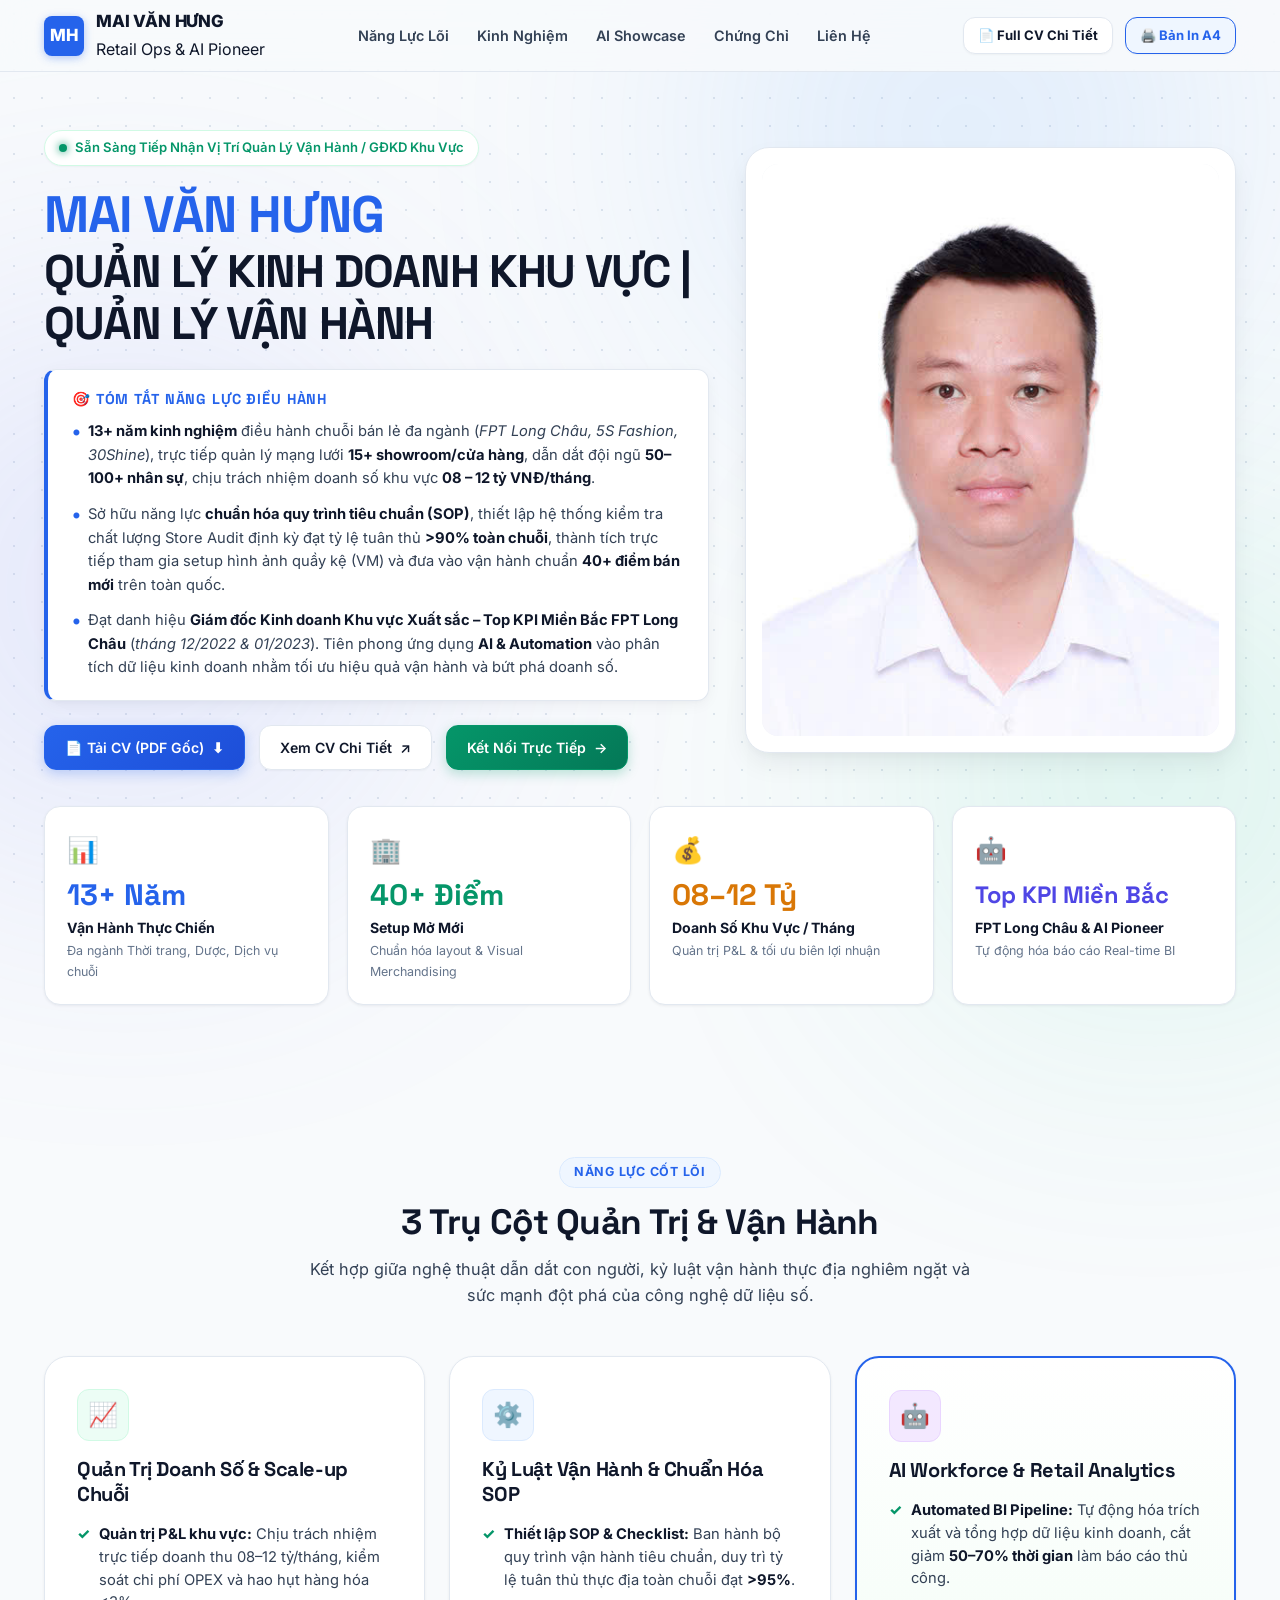
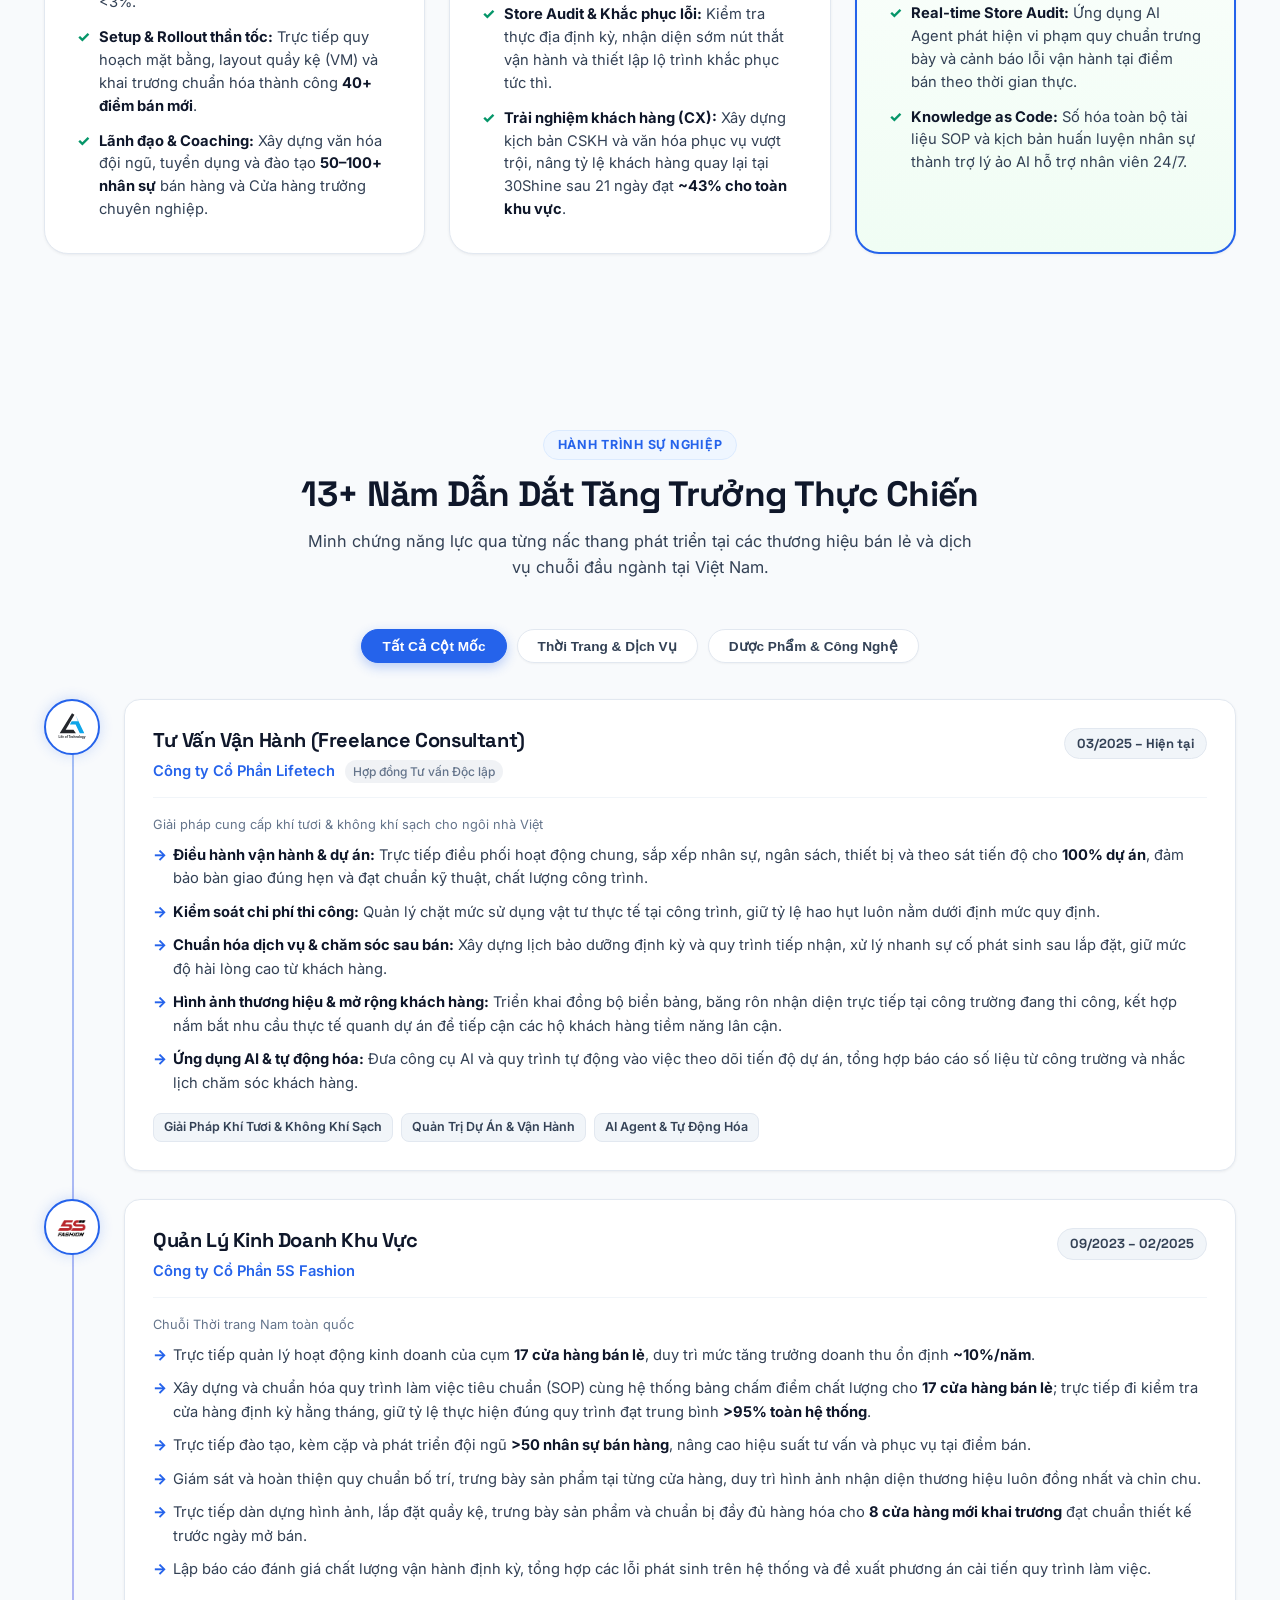
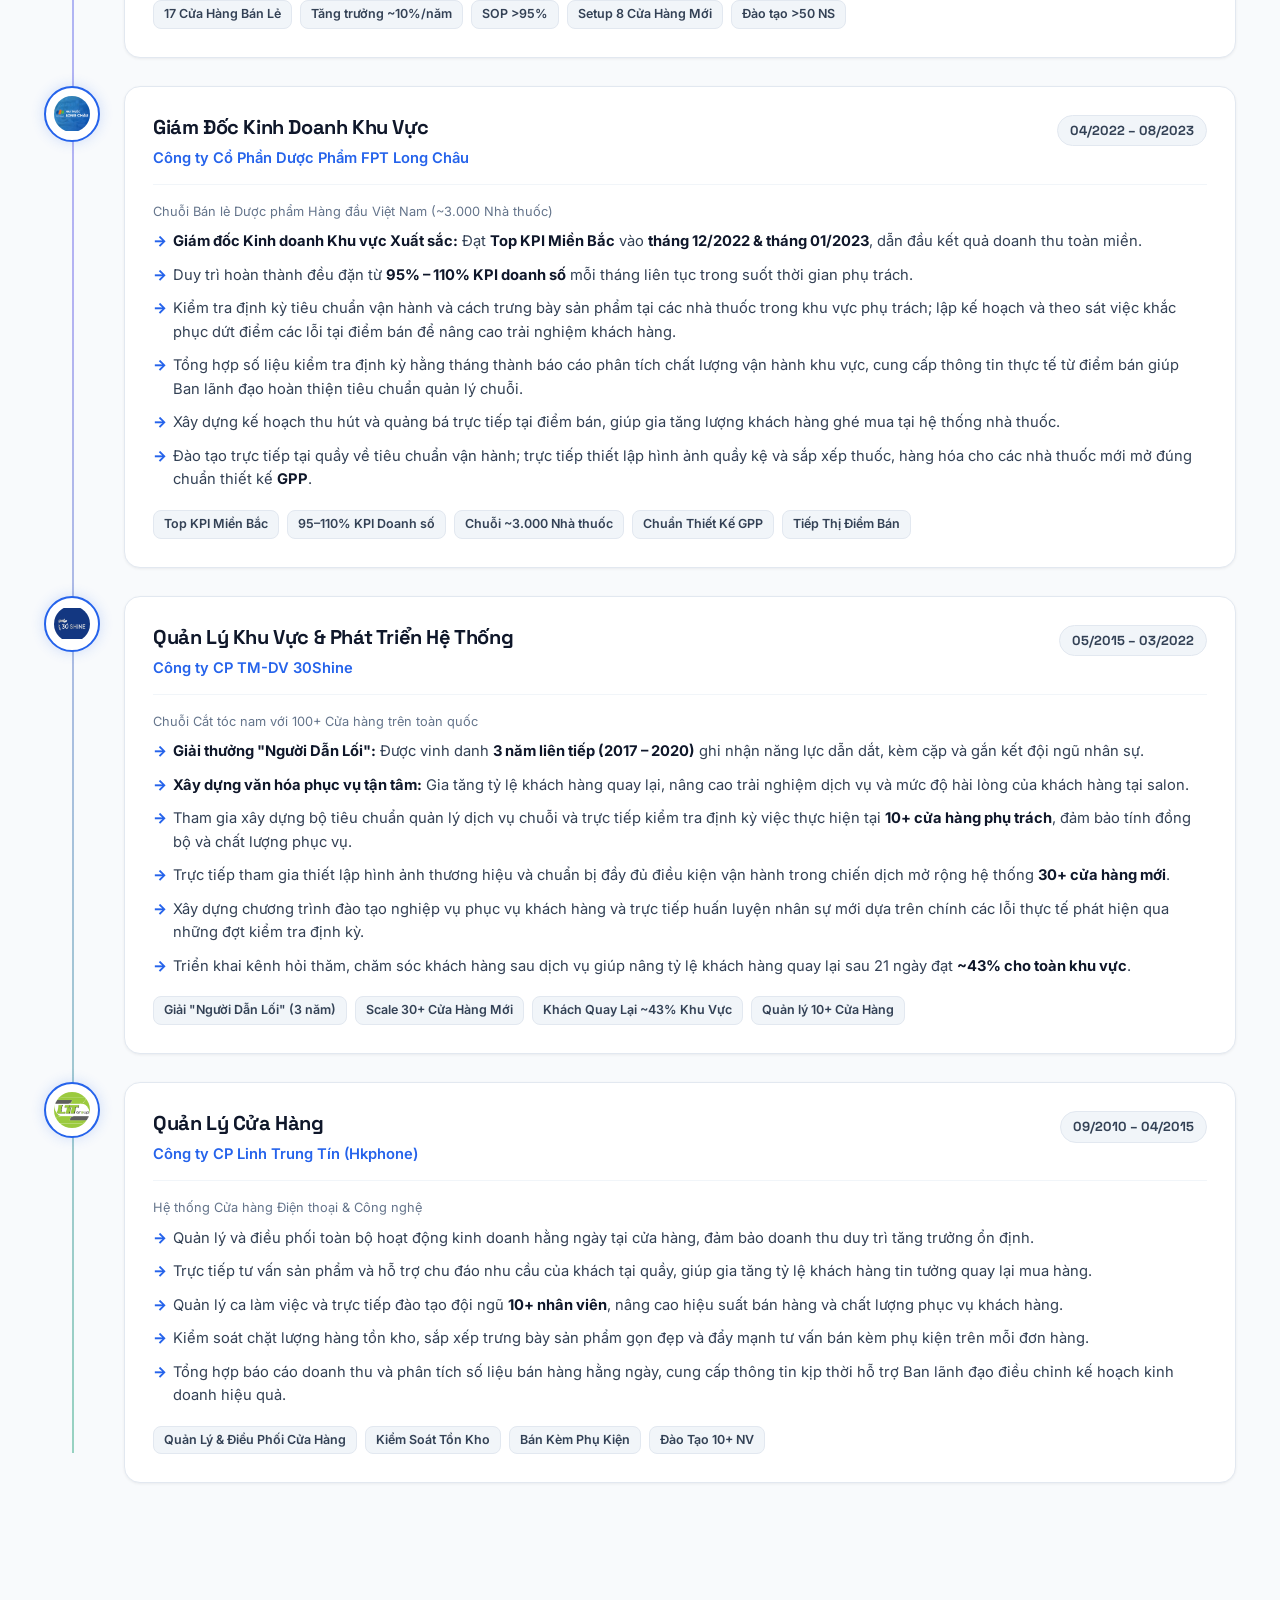
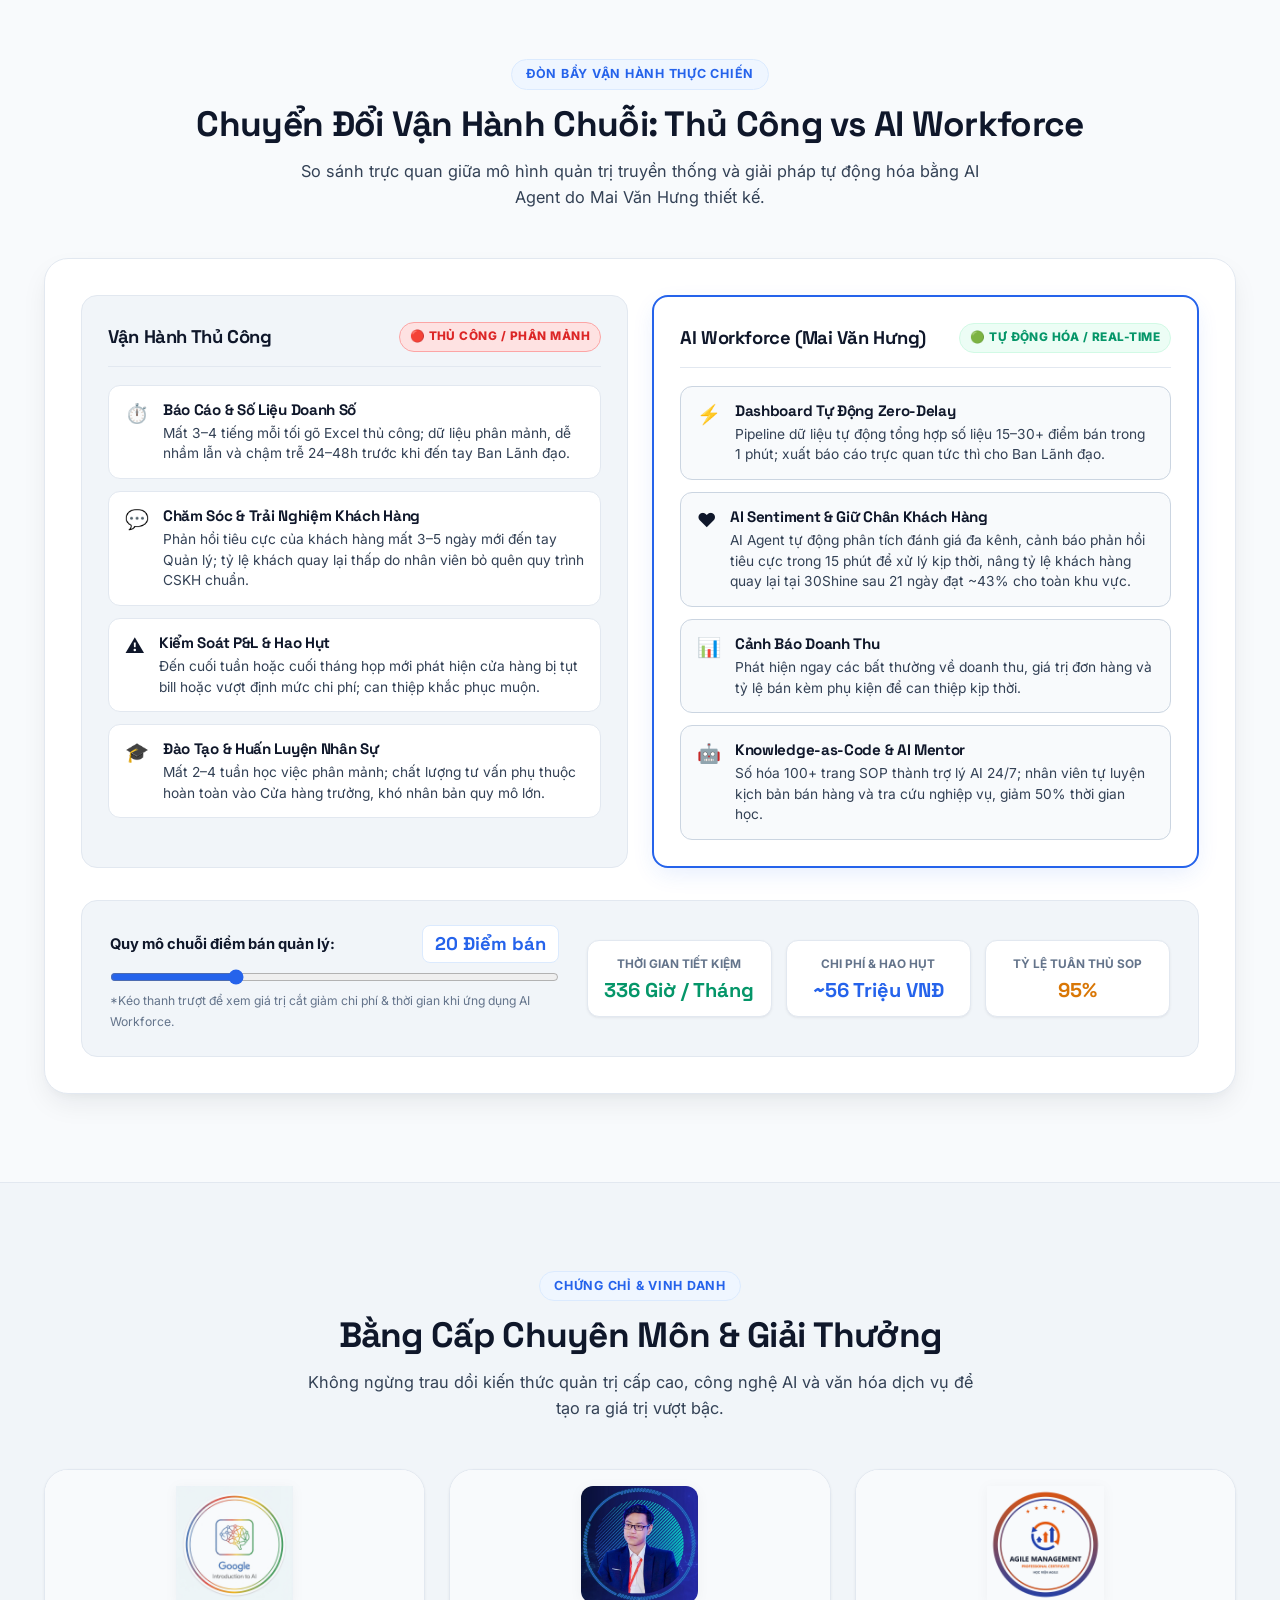
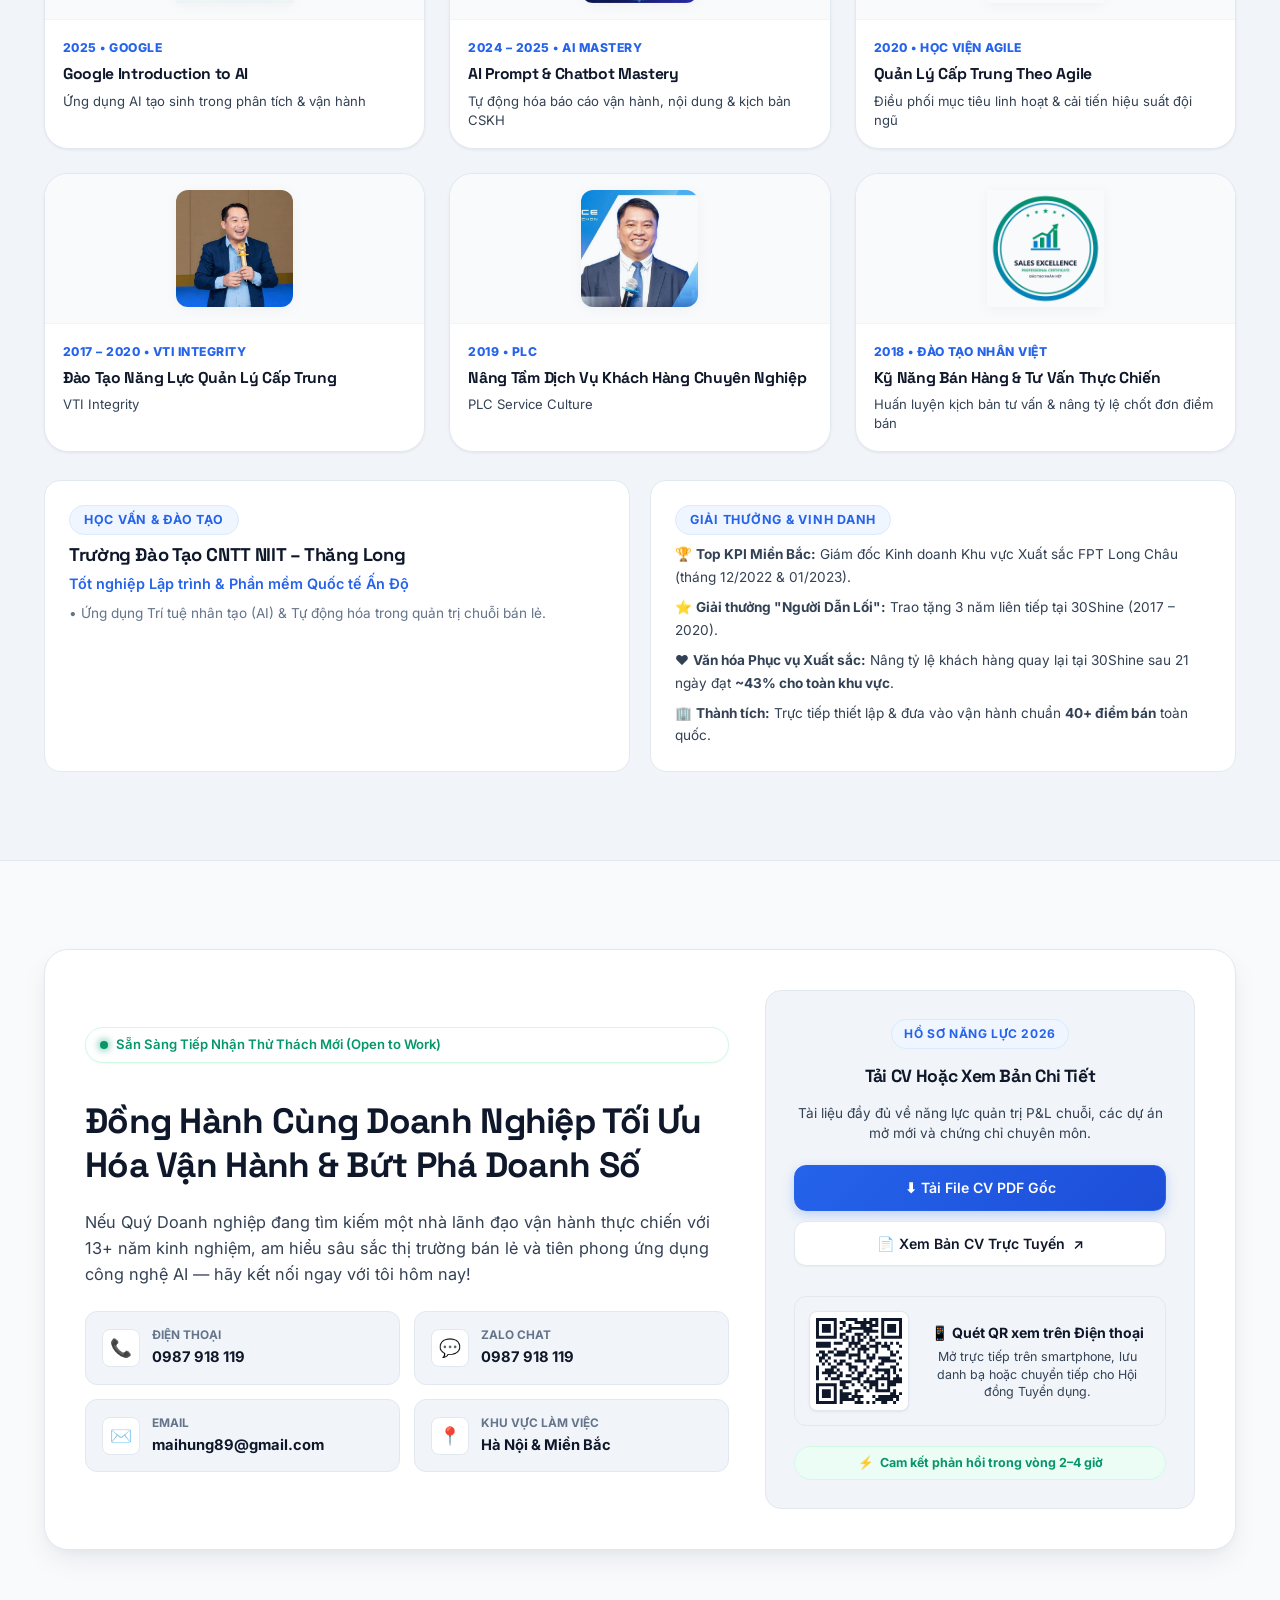
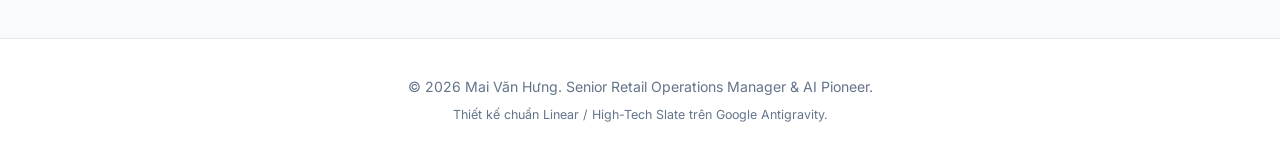
==== commit 2e111f97: "Update AI Prompt & Chatbot Mastery card image" ====
--- a/index.html
+++ b/index.html
@@ -534,7 +534,7 @@
                     <!-- Cert 2: AI Prompt -->
                     <div class="cert-card">
                         <div class="cert-img-wrap">
-                            <img src="assets/images/cert-ai-prompt.png" alt="AI Prompt &amp; Chatbot Mastery Certificate" class="cert-img" loading="lazy">
+                            <img src="assets/images/cert-ai-prompt.png" alt="AI Prompt &amp; Chatbot Mastery Certificate" class="cert-img cert-img-rounded" loading="lazy">
                         </div>
                         <div class="cert-body">
                             <span class="cert-year">2024 – 2025 • AI MASTERY</span>
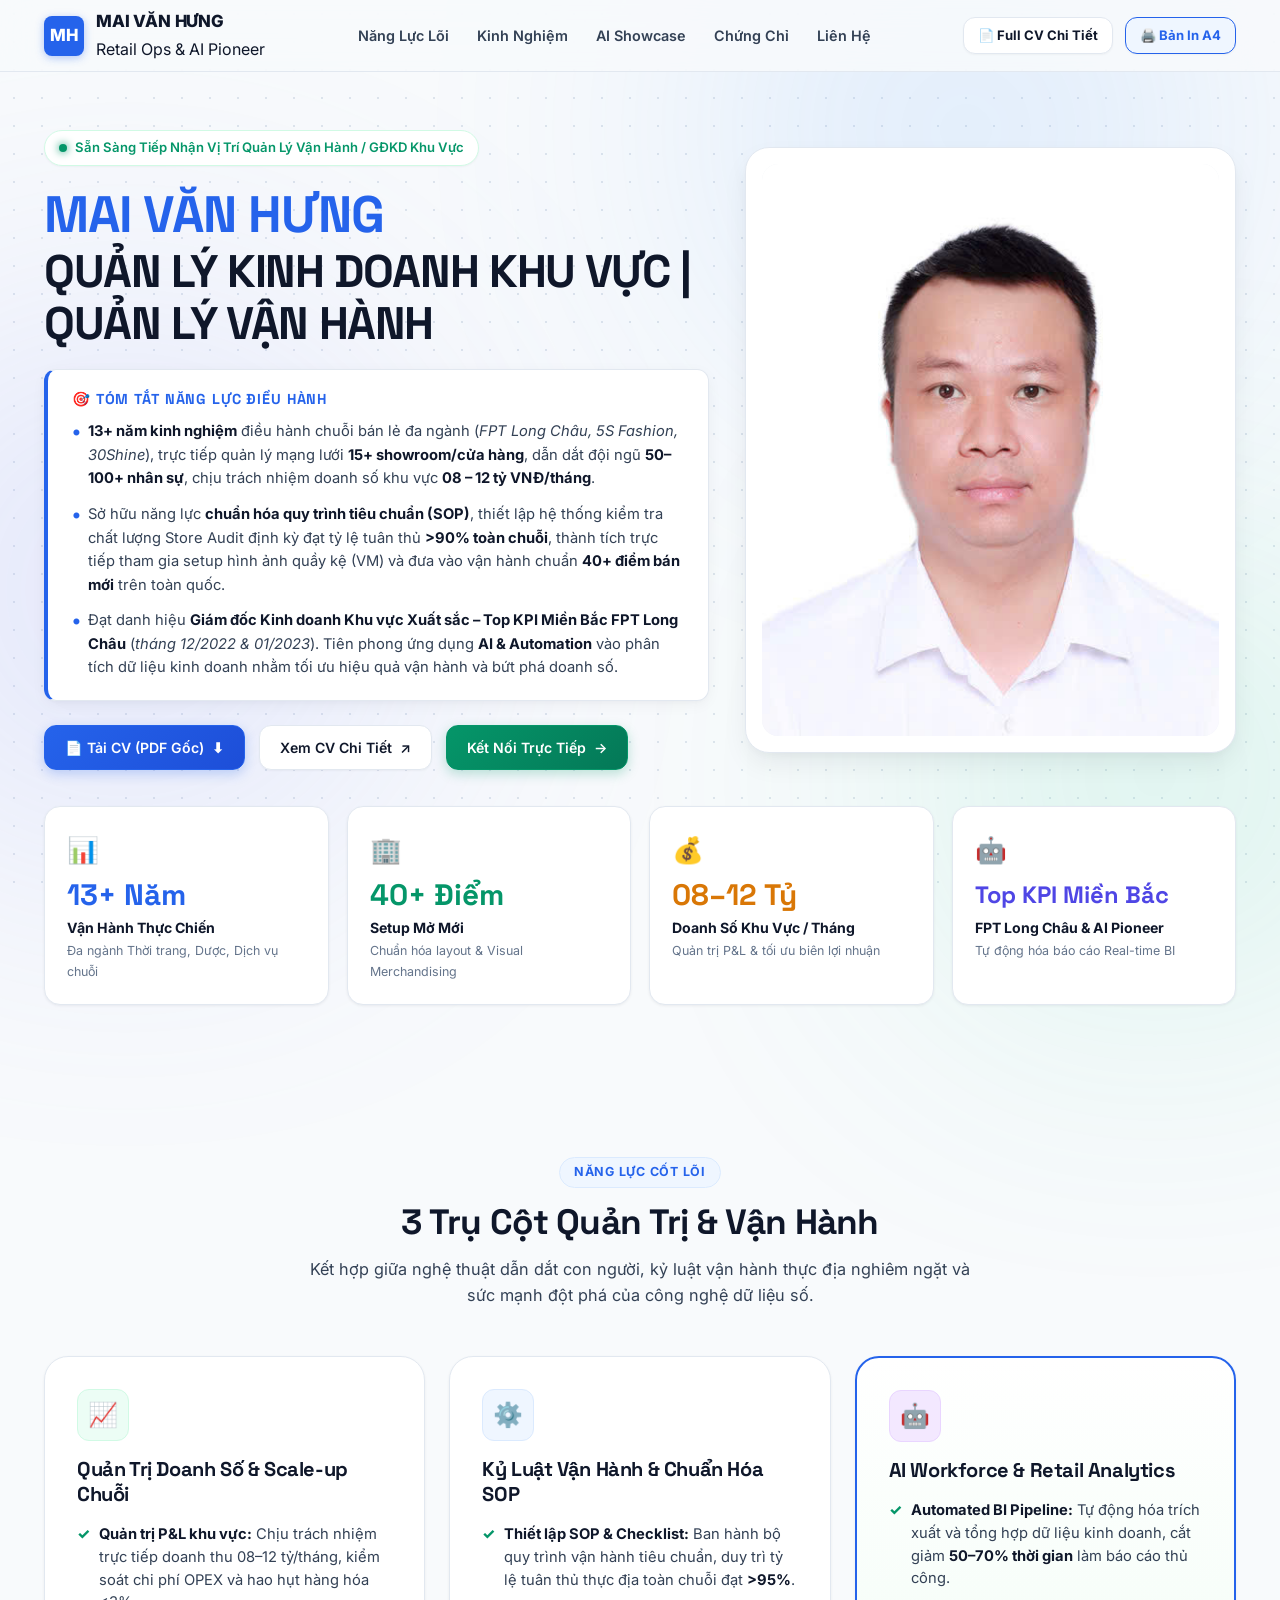
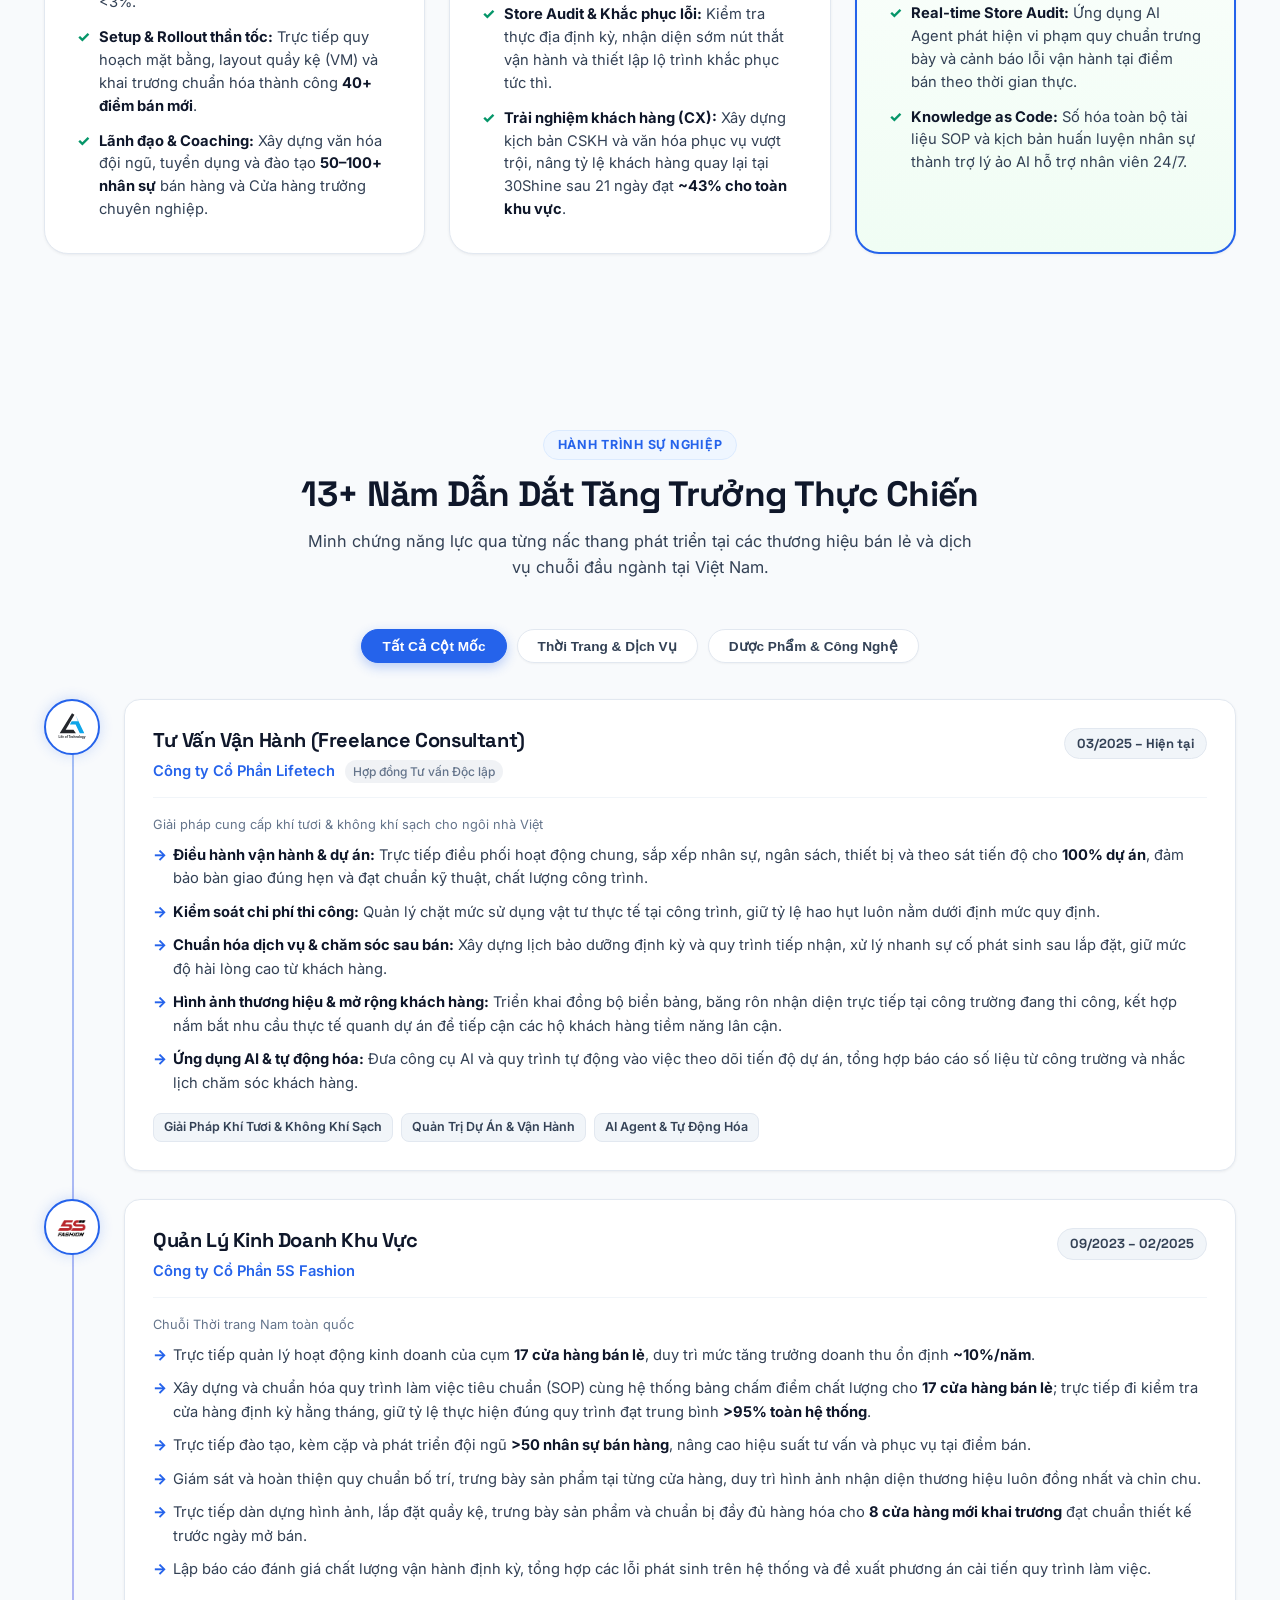
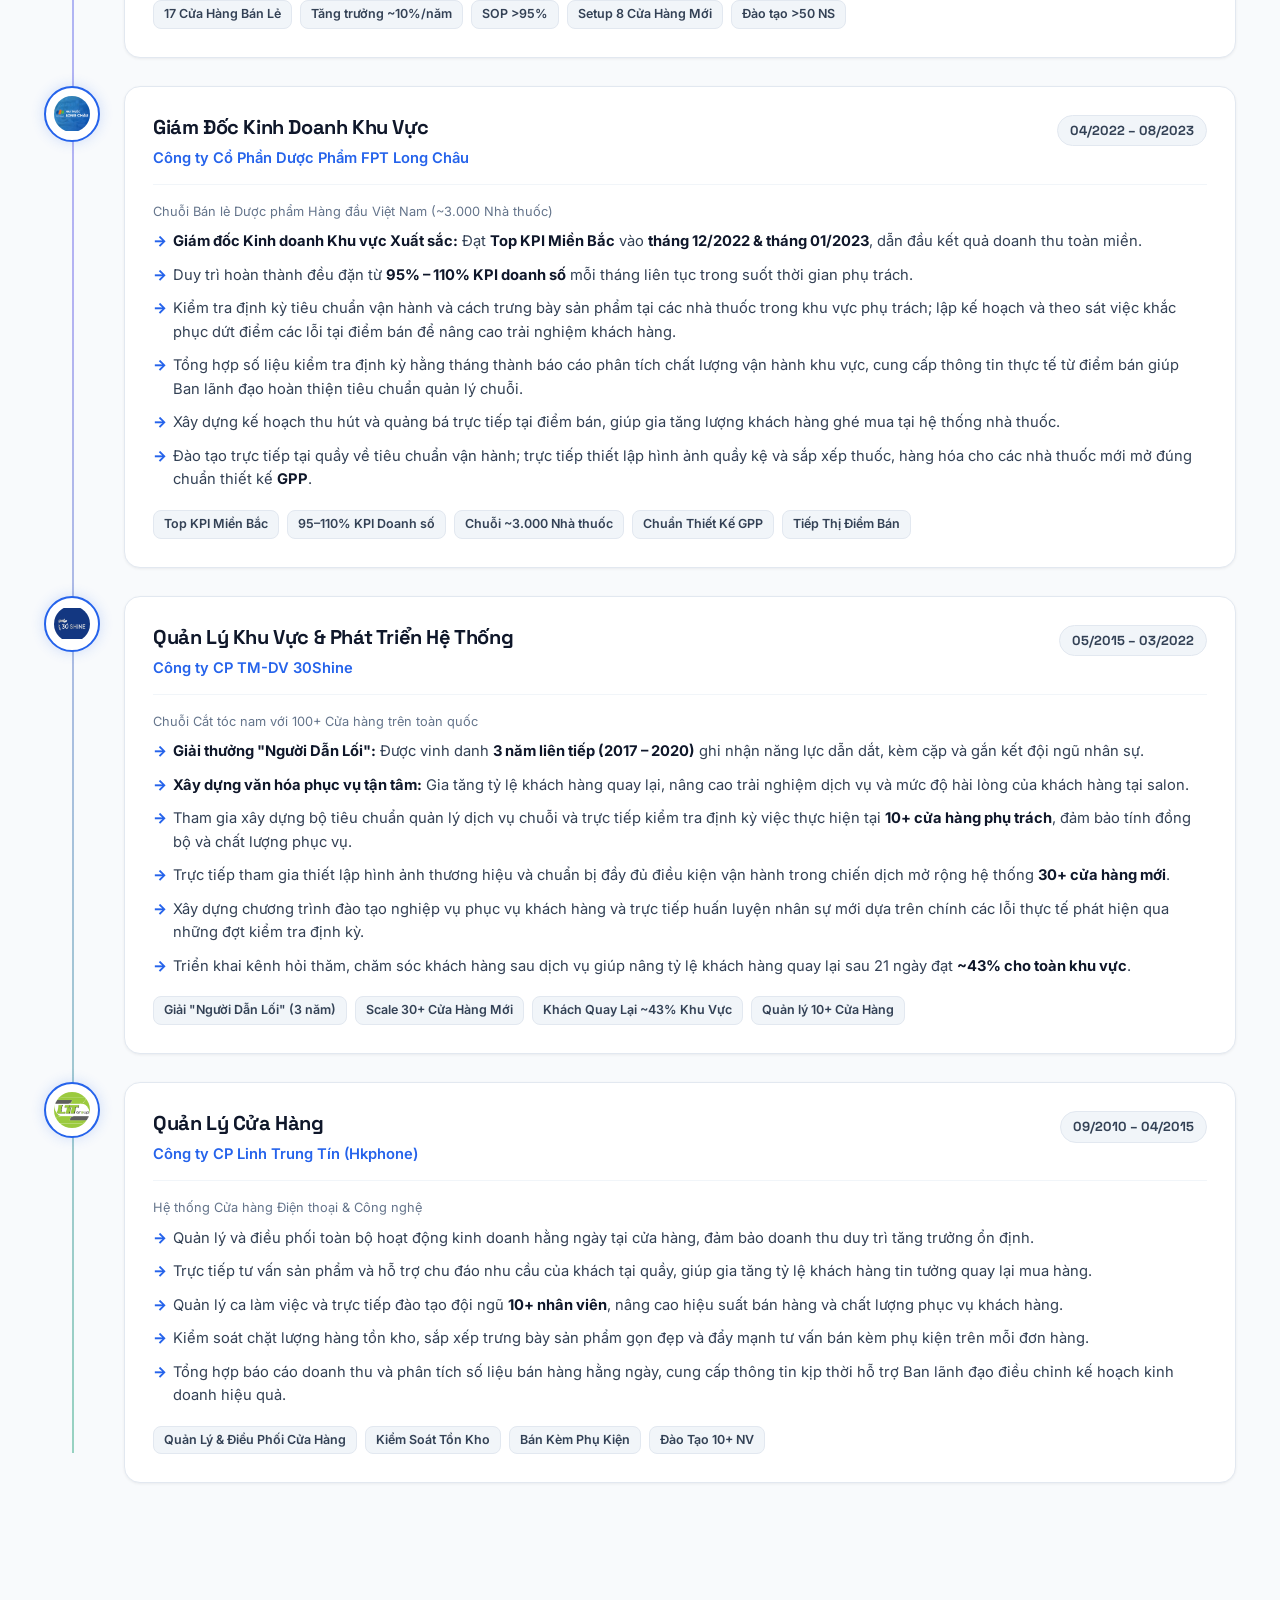
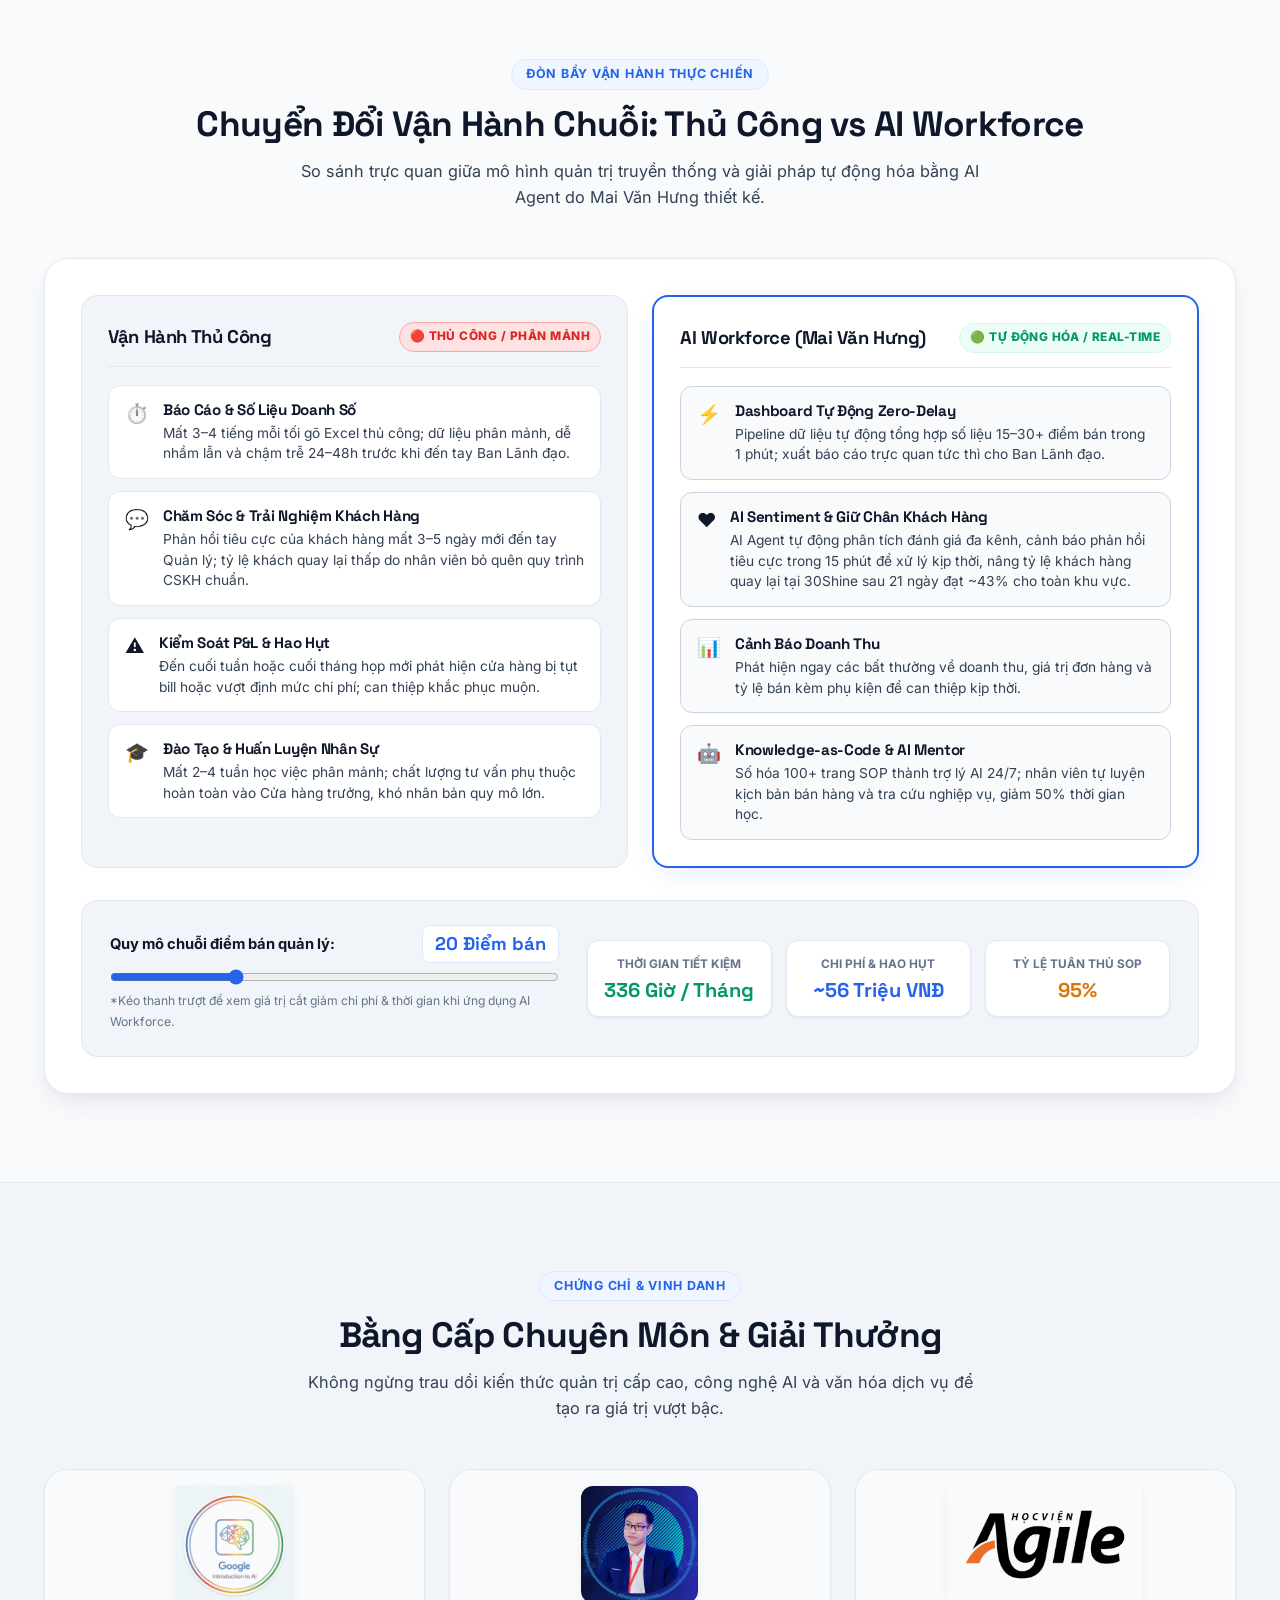
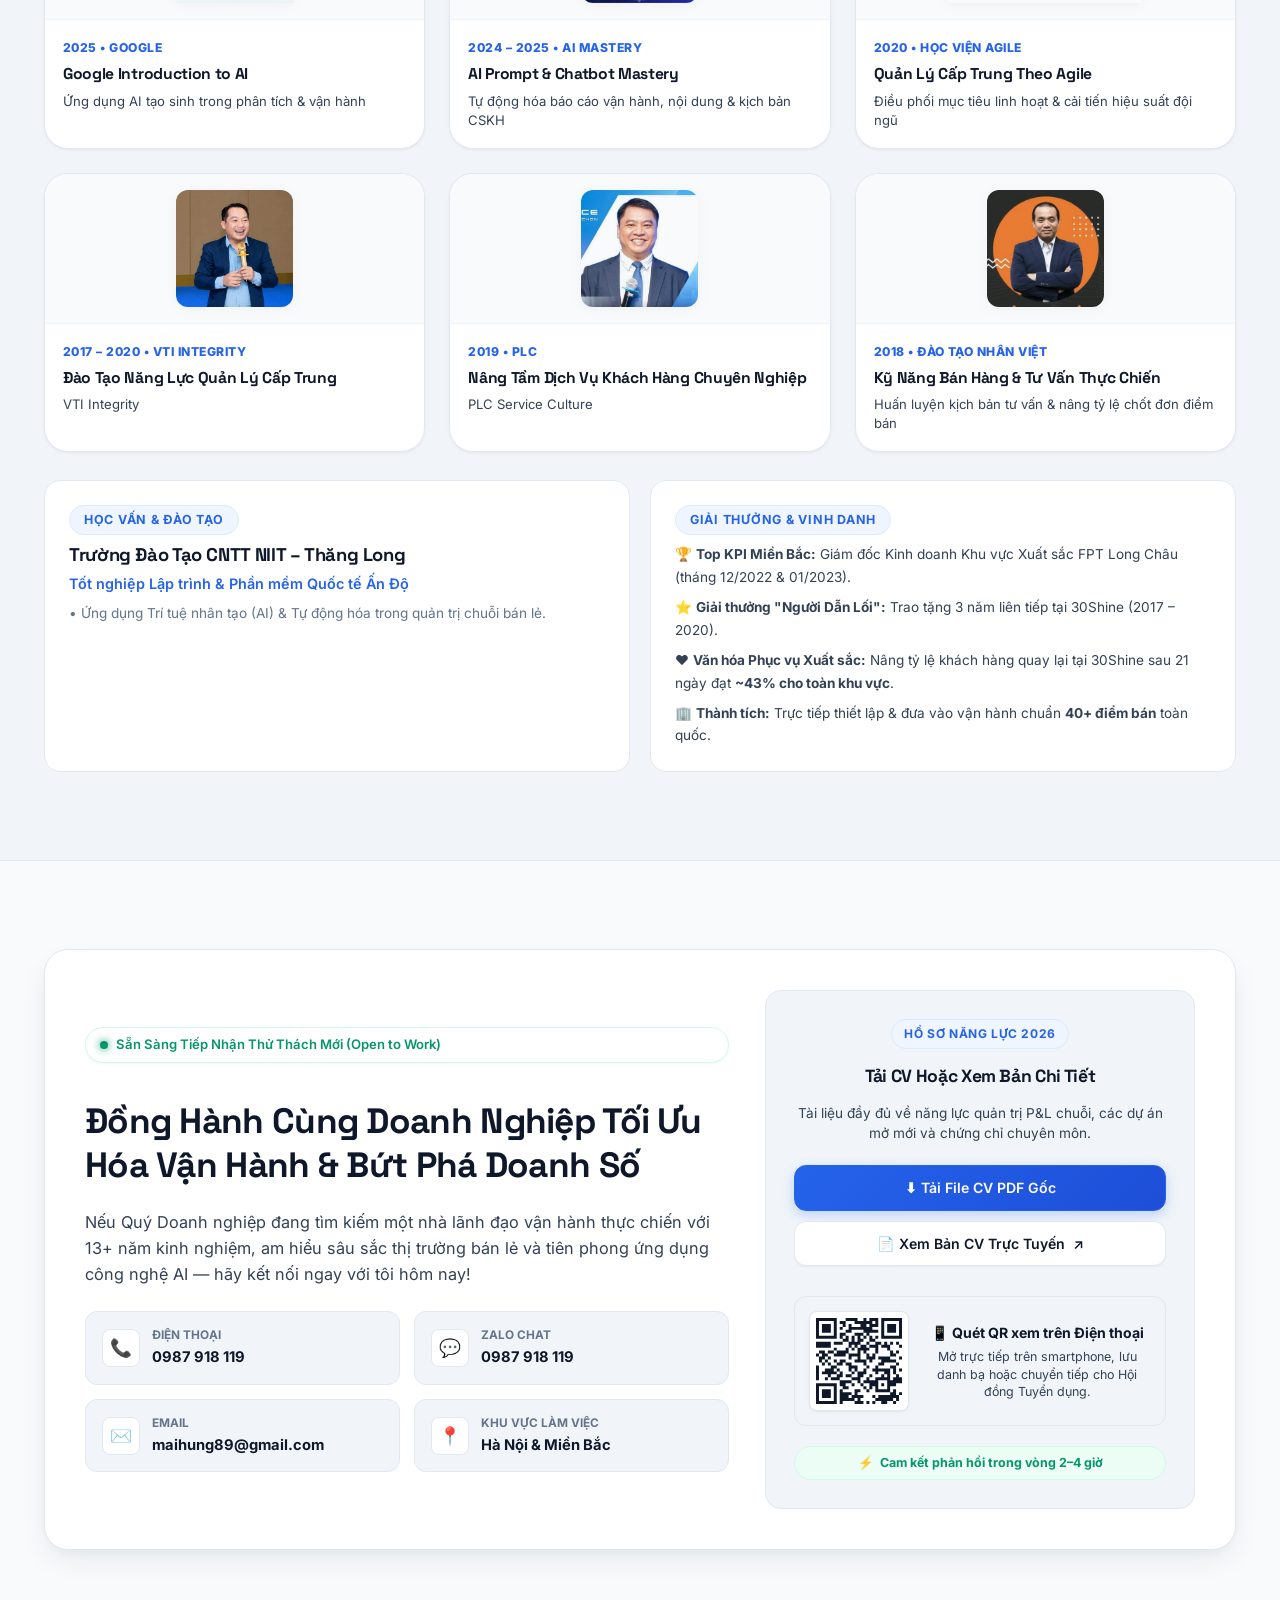
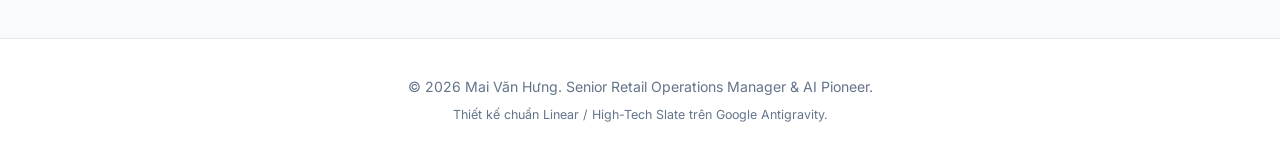
==== commit f7acc931: "Restore original Nhan Viet speaker photo and Agile logo" ====
--- a/index.html
+++ b/index.html
@@ -582,7 +582,7 @@
                     <!-- Cert 6: Nhân Việt -->
                     <div class="cert-card">
                         <div class="cert-img-wrap">
-                            <img src="assets/images/cert-nhan-viet.jpg" alt="Đào Tạo Nhân Việt Sales Certificate" class="cert-img" loading="lazy">
+                            <img src="assets/images/cert-nhan-viet.jpg" alt="Đào Tạo Nhân Việt Sales Certificate" class="cert-img cert-img-rounded" loading="lazy">
                         </div>
                         <div class="cert-body">
                             <span class="cert-year">2018 • ĐÀO TẠO NHÂN VIỆT</span>
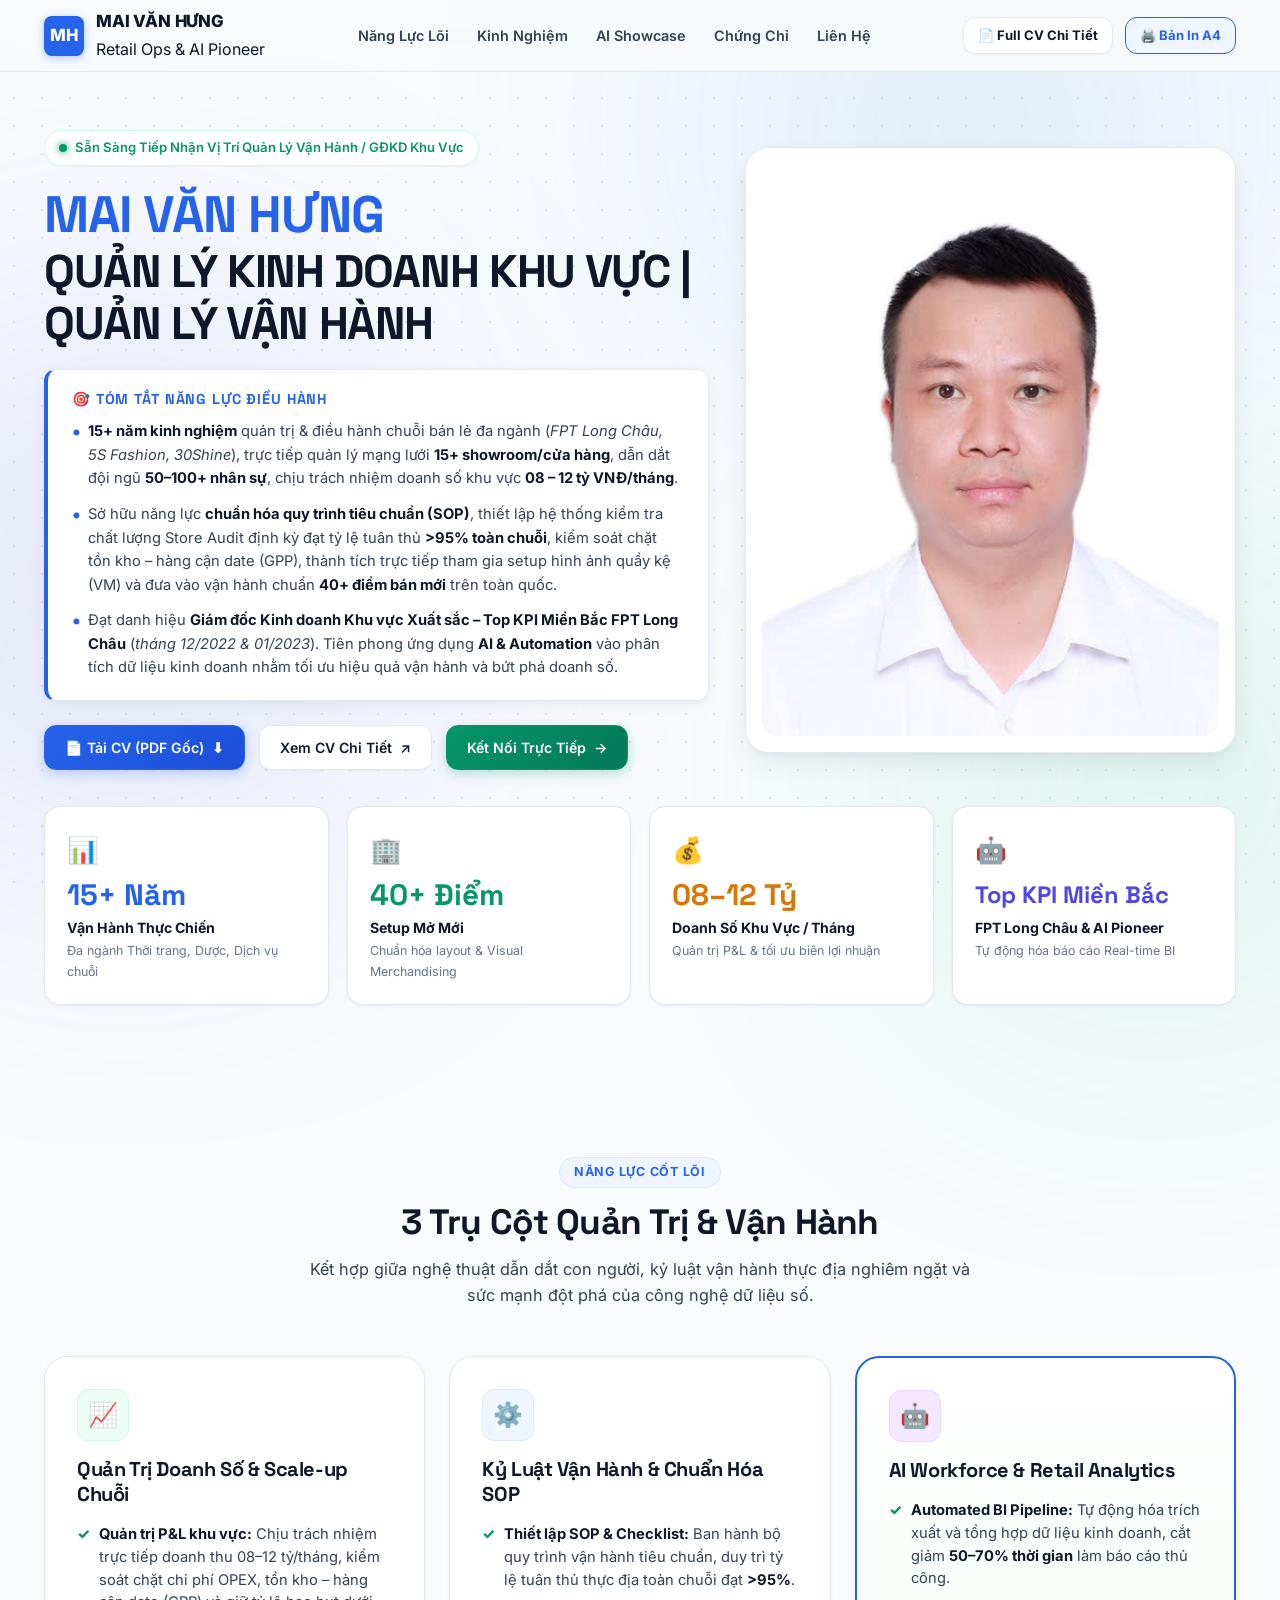
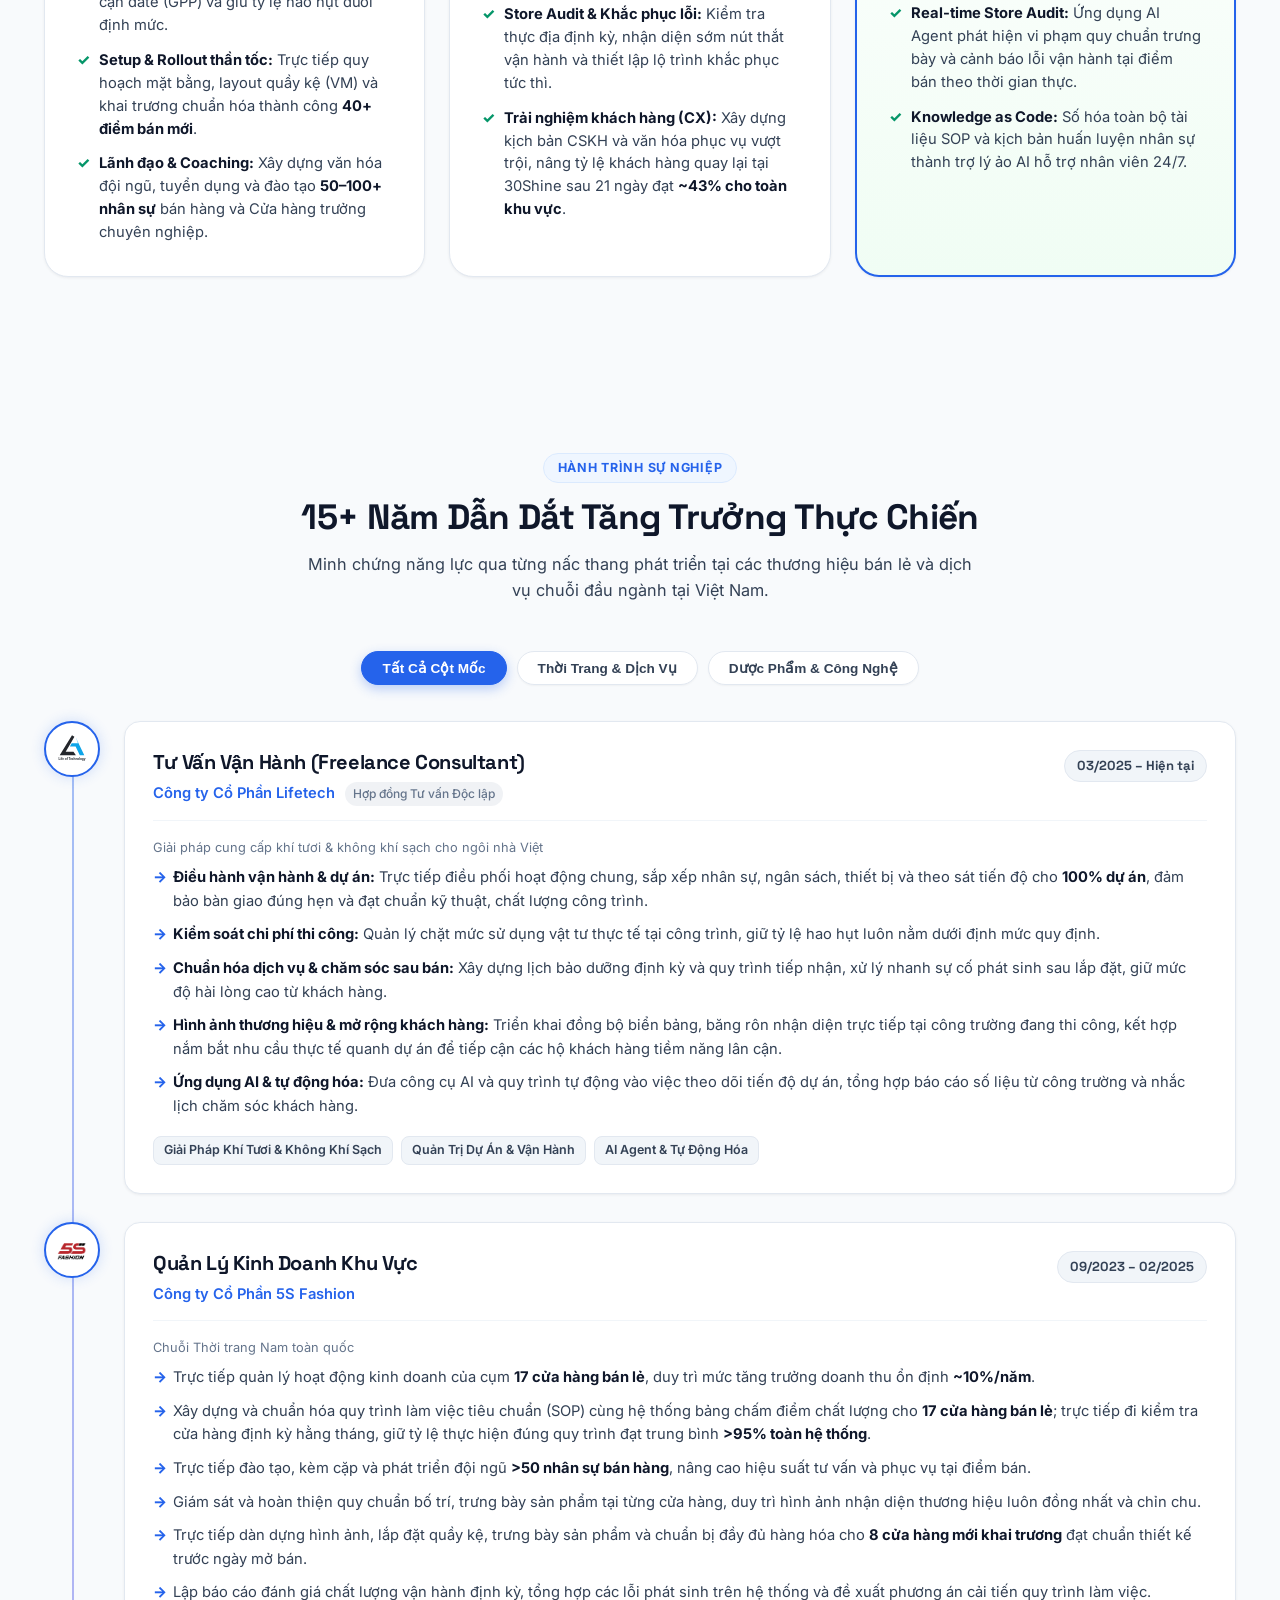
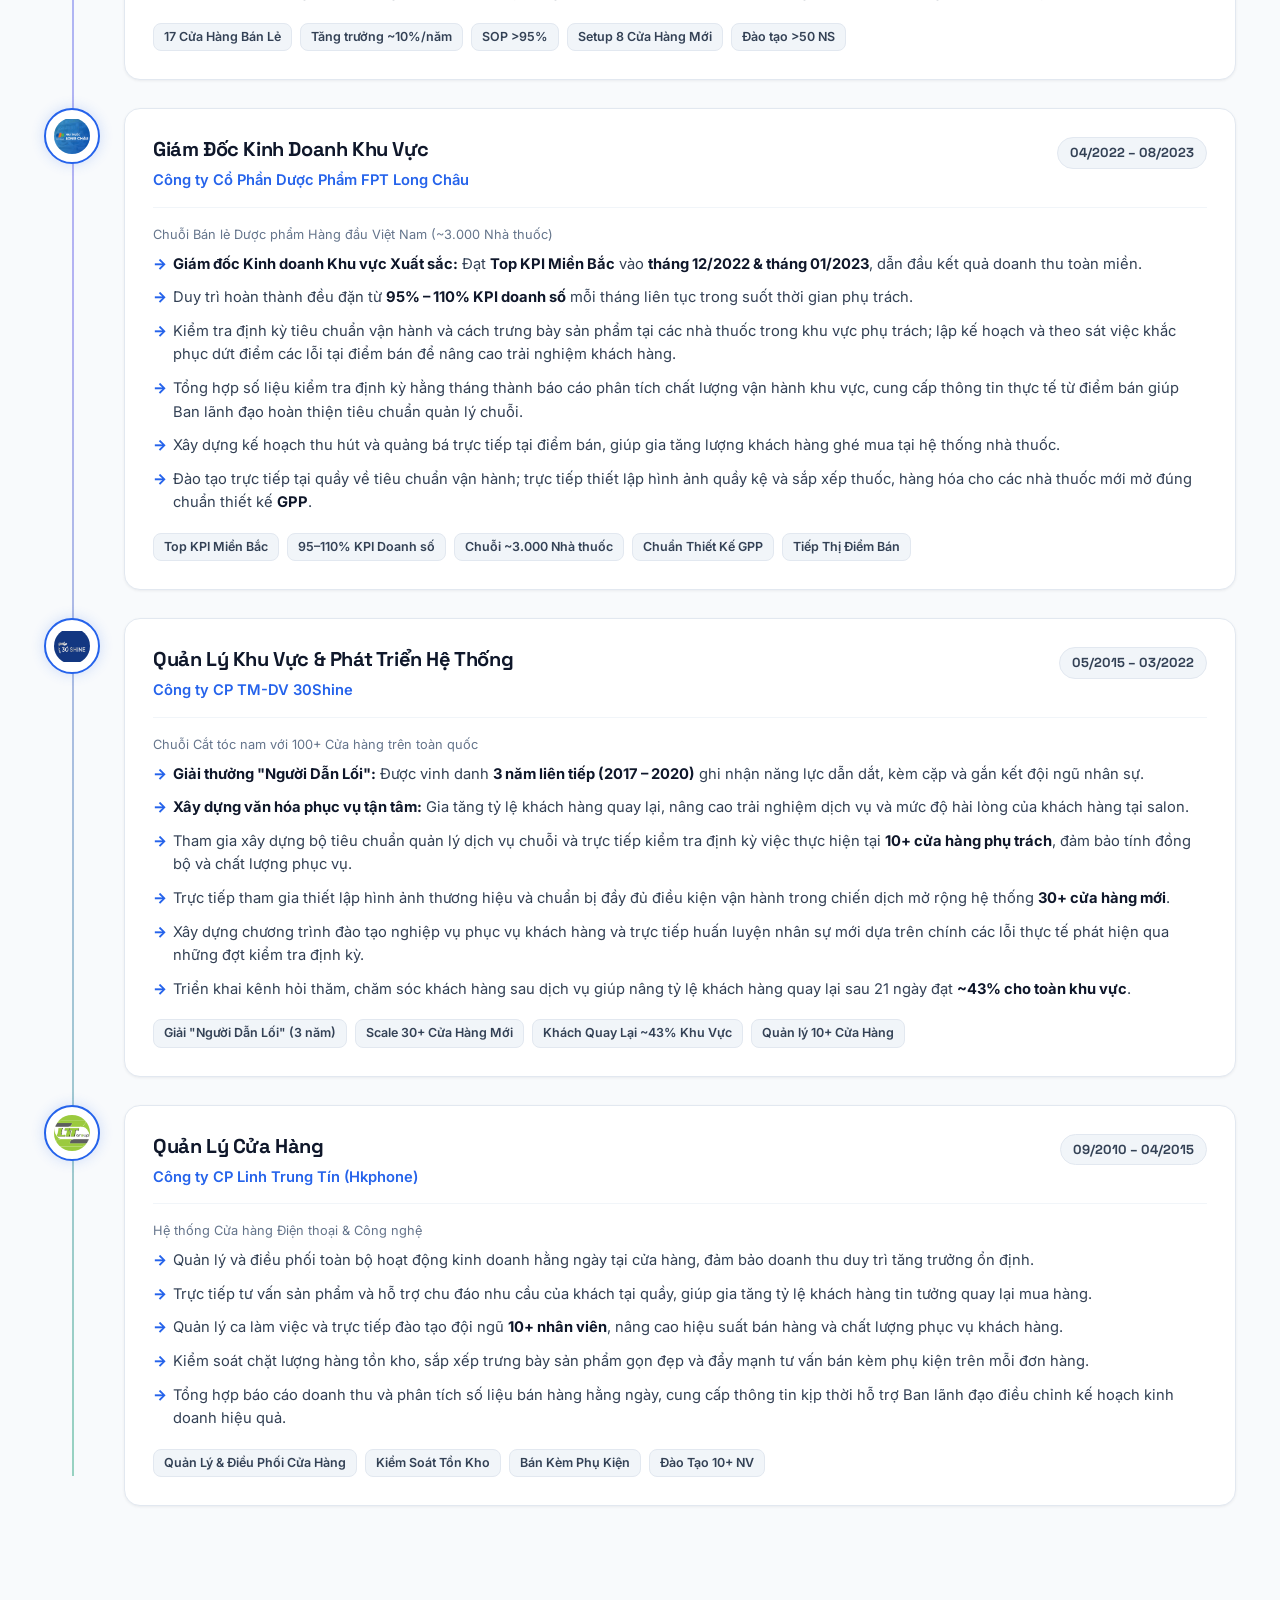
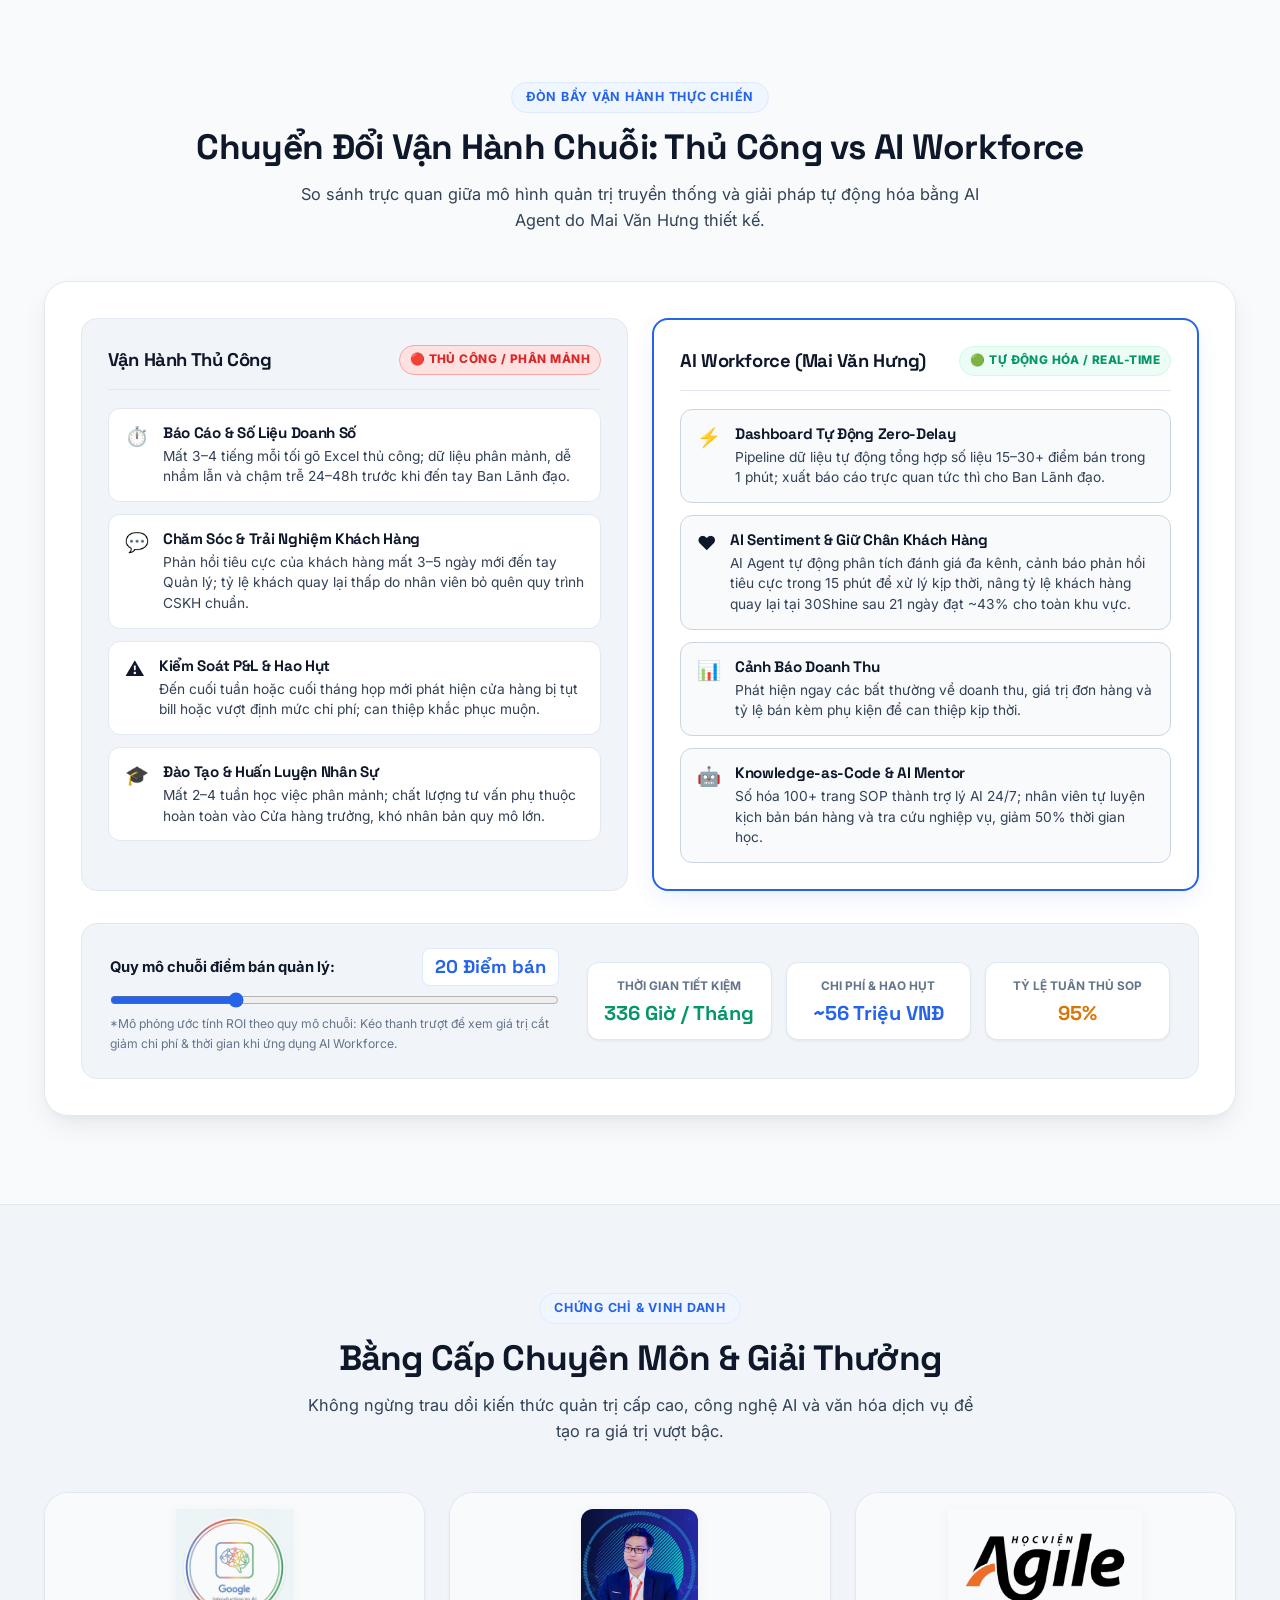
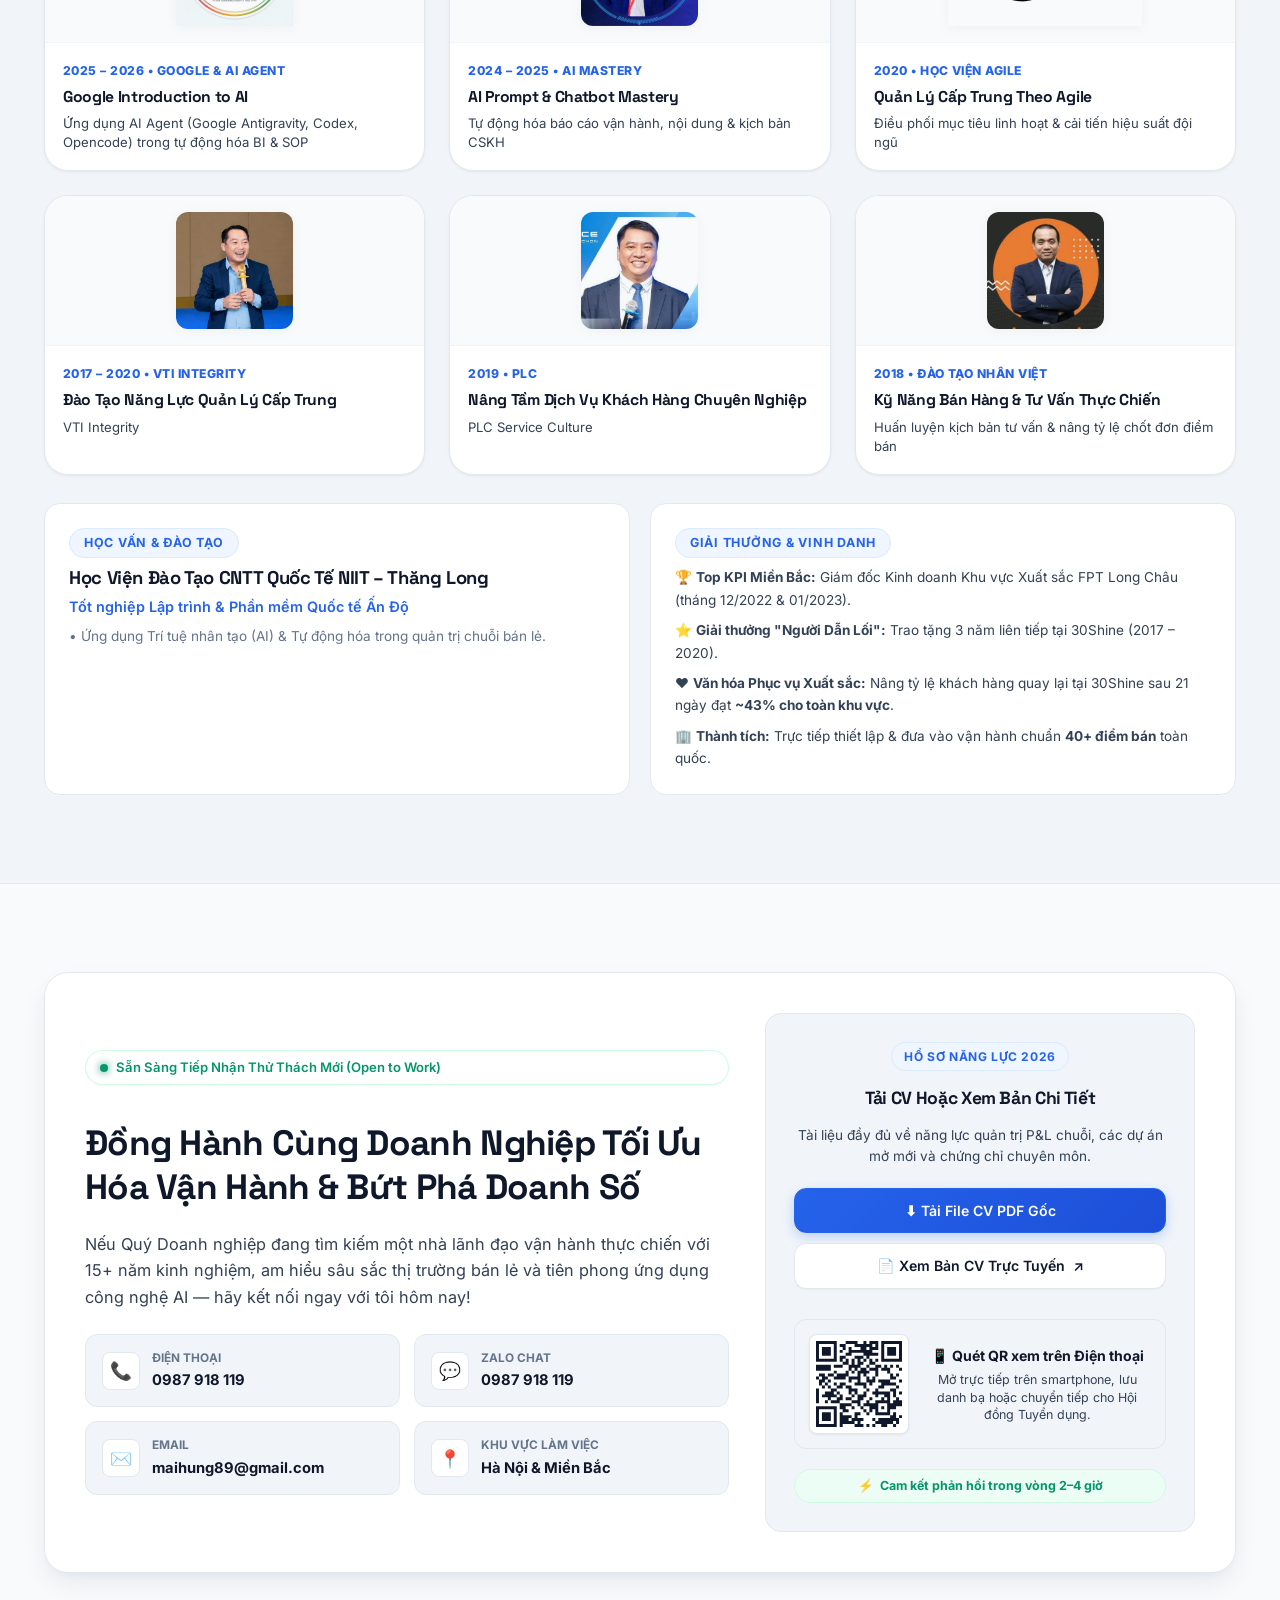
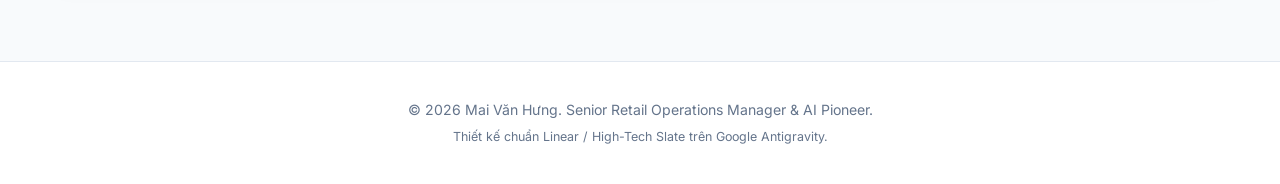
==== commit aeacbafd: "Sync 15+ years metrics and upgrade cv_detail to White Executive 3-page A4" ====
--- a/index.html
+++ b/index.html
@@ -4,14 +4,14 @@
     <meta charset="UTF-8">
     <meta name="viewport" content="width=device-width, initial-scale=1.0">
     <title>Mai Văn Hưng — CV & Web Portfolio</title>
-    <meta name="description" content="13+ năm điều hành chuỗi bán lẻ quy mô lớn & Tiên phong ứng dụng AI Workforce.">
+    <meta name="description" content="15+ năm kinh nghiệm điều hành chuỗi bán lẻ quy mô lớn & Tiên phong ứng dụng AI Workforce.">
     <meta name="keywords" content="Mai Văn Hưng, Area Sales Manager, ASM, Giám đốc kinh doanh khu vực, Quản lý vận hành bán lẻ, Retail Operations, AI Workforce, FPT Long Châu, 5S Fashion, 30Shine, Visual Merchandising">
     
     <!-- Open Graph Meta Tags (Zalo, Messenger, Facebook, LinkedIn) -->
     <meta property="og:type" content="website">
     <meta property="og:url" content="https://maihungkd1p-rgb.github.io/Hungmv-portfolio89/">
     <meta property="og:title" content="Mai Văn Hưng — CV & Web Portfolio">
-    <meta property="og:description" content="13+ năm điều hành chuỗi bán lẻ quy mô lớn & Tiên phong ứng dụng AI Workforce.">
+    <meta property="og:description" content="15+ năm kinh nghiệm điều hành chuỗi bán lẻ quy mô lớn & Tiên phong ứng dụng AI Workforce.">
     <meta property="og:image" content="https://maihungkd1p-rgb.github.io/Hungmv-portfolio89/assets/images/profile.jpg">
     <meta property="og:image:secure_url" content="https://maihungkd1p-rgb.github.io/Hungmv-portfolio89/assets/images/profile.jpg">
     <meta property="og:image:type" content="image/jpeg">
@@ -22,7 +22,7 @@
     <!-- Twitter Card Meta Tags -->
     <meta name="twitter:card" content="summary">
     <meta name="twitter:title" content="Mai Văn Hưng — CV & Web Portfolio">
-    <meta name="twitter:description" content="13+ năm điều hành chuỗi bán lẻ quy mô lớn & Tiên phong ứng dụng AI Workforce.">
+    <meta name="twitter:description" content="15+ năm kinh nghiệm điều hành chuỗi bán lẻ quy mô lớn & Tiên phong ứng dụng AI Workforce.">
     <meta name="twitter:image" content="https://maihungkd1p-rgb.github.io/Hungmv-portfolio89/assets/images/profile.jpg">
 
     <!-- Google Fonts -->
@@ -94,10 +94,10 @@
                             <h3 class="hero-summary-title">🎯 TÓM TẮT NĂNG LỰC ĐIỀU HÀNH</h3>
                             <ul class="hero-summary-list">
                                 <li>
-                                    <p><strong>13+ năm kinh nghiệm</strong> điều hành chuỗi bán lẻ đa ngành (<em>FPT Long Châu, 5S Fashion, 30Shine</em>), trực tiếp quản lý mạng lưới <strong>15+ showroom/cửa hàng</strong>, dẫn dắt đội ngũ <strong>50–100+ nhân sự</strong>, chịu trách nhiệm doanh số khu vực <strong>08 – 12 tỷ VNĐ/tháng</strong>.</p>
+                                    <p><strong>15+ năm kinh nghiệm</strong> quản trị &amp; điều hành chuỗi bán lẻ đa ngành (<em>FPT Long Châu, 5S Fashion, 30Shine</em>), trực tiếp quản lý mạng lưới <strong>15+ showroom/cửa hàng</strong>, dẫn dắt đội ngũ <strong>50–100+ nhân sự</strong>, chịu trách nhiệm doanh số khu vực <strong>08 – 12 tỷ VNĐ/tháng</strong>.</p>
                                 </li>
                                 <li>
-                                    <p>Sở hữu năng lực <strong>chuẩn hóa quy trình tiêu chuẩn (SOP)</strong>, thiết lập hệ thống kiểm tra chất lượng Store Audit định kỳ đạt tỷ lệ tuân thủ <strong>&gt;90% toàn chuỗi</strong>, thành tích trực tiếp tham gia setup hình ảnh quầy kệ (VM) và đưa vào vận hành chuẩn <strong>40+ điểm bán mới</strong> trên toàn quốc.</p>
+                                    <p>Sở hữu năng lực <strong>chuẩn hóa quy trình tiêu chuẩn (SOP)</strong>, thiết lập hệ thống kiểm tra chất lượng Store Audit định kỳ đạt tỷ lệ tuân thủ <strong>&gt;95% toàn chuỗi</strong>, kiểm soát chặt tồn kho – hàng cận date (GPP), thành tích trực tiếp tham gia setup hình ảnh quầy kệ (VM) và đưa vào vận hành chuẩn <strong>40+ điểm bán mới</strong> trên toàn quốc.</p>
                                 </li>
                                 <li>
                                     <p>Đạt danh hiệu <strong>Giám đốc Kinh doanh Khu vực Xuất sắc – Top KPI Miền Bắc FPT Long Châu</strong> (<em>tháng 12/2022 &amp; 01/2023</em>). Tiên phong ứng dụng <strong>AI &amp; Automation</strong> vào phân tích dữ liệu kinh doanh nhằm tối ưu hiệu quả vận hành và bứt phá doanh số.</p>
@@ -134,7 +134,7 @@
                 <div class="hero-bento-stats">
                     <div class="bento-stat-box">
                         <div class="stat-icon">📊</div>
-                        <div class="stat-number highlight-blue">13+ Năm</div>
+                        <div class="stat-number highlight-blue">15+ Năm</div>
                         <div class="stat-label">Vận Hành Thực Chiến</div>
                         <div class="stat-sub">Đa ngành Thời trang, Dược, Dịch vụ chuỗi</div>
                     </div>
@@ -175,9 +175,9 @@
                         <div class="pillar-icon-box">📈</div>
                         <h3 class="pillar-title">Quản Trị Doanh Số & Scale-up Chuỗi</h3>
                         <ul class="pillar-list">
-                            <li><strong>Quản trị P&L khu vực:</strong> Chịu trách nhiệm trực tiếp doanh thu 08–12 tỷ/tháng, kiểm soát chi phí OPEX và hao hụt hàng hóa &lt;3%.</li>
-                            <li><strong>Setup & Rollout thần tốc:</strong> Trực tiếp quy hoạch mặt bằng, layout quầy kệ (VM) và khai trương chuẩn hóa thành công <strong>40+ điểm bán mới</strong>.</li>
-                            <li><strong>Lãnh đạo & Coaching:</strong> Xây dựng văn hóa đội ngũ, tuyển dụng và đào tạo <strong>50–100+ nhân sự</strong> bán hàng và Cửa hàng trưởng chuyên nghiệp.</li>
+                            <li><strong>Quản trị P&amp;L khu vực:</strong> Chịu trách nhiệm trực tiếp doanh thu 08–12 tỷ/tháng, kiểm soát chặt chi phí OPEX, tồn kho – hàng cận date (GPP) và giữ tỷ lệ hao hụt dưới định mức.</li>
+                            <li><strong>Setup &amp; Rollout thần tốc:</strong> Trực tiếp quy hoạch mặt bằng, layout quầy kệ (VM) và khai trương chuẩn hóa thành công <strong>40+ điểm bán mới</strong>.</li>
+                            <li><strong>Lãnh đạo &amp; Coaching:</strong> Xây dựng văn hóa đội ngũ, tuyển dụng và đào tạo <strong>50–100+ nhân sự</strong> bán hàng và Cửa hàng trưởng chuyên nghiệp.</li>
                         </ul>
                     </div>
 
@@ -211,7 +211,7 @@
             <div class="container">
                 <div class="section-header text-center">
                     <span class="section-tag">Hành Trình Sự Nghiệp</span>
-                    <h2 class="section-title">13+ Năm Dẫn Dắt Tăng Trưởng Thực Chiến</h2>
+                    <h2 class="section-title">15+ Năm Dẫn Dắt Tăng Trưởng Thực Chiến</h2>
                     <p class="section-desc">Minh chứng năng lực qua từng nấc thang phát triển tại các thương hiệu bán lẻ và dịch vụ chuỗi đầu ngành tại Việt Nam.</p>
                 </div>
 
@@ -487,7 +487,7 @@
                                 <span class="sim-slider-val" id="storeCountVal">20 Điểm bán</span>
                             </div>
                             <input type="range" id="storeRange" class="sim-range-input" min="5" max="60" value="20" step="5">
-                            <p style="font-size: 0.76rem; color: var(--text-muted); margin: 0;">*Kéo thanh trượt để xem giá trị cắt giảm chi phí & thời gian khi ứng dụng AI Workforce.</p>
+                            <p style="font-size: 0.76rem; color: var(--text-muted); margin: 0;">*Mô phỏng ước tính ROI theo quy mô chuỗi: Kéo thanh trượt để xem giá trị cắt giảm chi phí &amp; thời gian khi ứng dụng AI Workforce.</p>
                         </div>
 
                         <div class="sim-metrics-grid">
@@ -525,9 +525,9 @@
                             <img src="assets/images/cert-google-ai.png" alt="Google Introduction to AI Certificate" class="cert-img" loading="lazy">
                         </div>
                         <div class="cert-body">
-                            <span class="cert-year">2025 • GOOGLE</span>
+                            <span class="cert-year">2025 – 2026 • GOOGLE &amp; AI AGENT</span>
                             <h4 class="cert-title">Google Introduction to AI</h4>
-                            <p class="cert-issuer">Ứng dụng AI tạo sinh trong phân tích &amp; vận hành</p>
+                            <p class="cert-issuer">Ứng dụng AI Agent (Google Antigravity, Codex, Opencode) trong tự động hóa BI &amp; SOP</p>
                         </div>
                     </div>
 
@@ -597,7 +597,7 @@
                     <!-- Education Card -->
                     <div style="background: var(--bg-card); border: 1px solid var(--border-color); border-radius: 16px; padding: 24px;">
                         <span class="section-tag" style="margin-bottom: 8px;">Học Vấn &amp; Đào Tạo</span>
-                        <h3 style="font-size: 1.15rem; color: var(--text-primary); margin-bottom: 6px;">Trường Đào Tạo CNTT NIIT – Thăng Long</h3>
+                        <h3 style="font-size: 1.15rem; color: var(--text-primary); margin-bottom: 6px;">Học Viện Đào Tạo CNTT Quốc Tế NIIT – Thăng Long</h3>
                         <p style="color: var(--accent-blue); font-weight: 600; font-size: 0.9rem; margin-bottom: 6px;">Tốt nghiệp Lập trình &amp; Phần mềm Quốc tế Ấn Độ</p>
                         <p style="color: var(--text-muted); font-size: 0.85rem; margin: 0;">• Ứng dụng Trí tuệ nhân tạo (AI) &amp; Tự động hóa trong quản trị chuỗi bán lẻ.</p>
                     </div>
@@ -628,7 +628,7 @@
                         </div>
                         <h2 class="section-title" style="margin-bottom: 6px;">Đồng Hành Cùng Doanh Nghiệp Tối Ưu Hóa Vận Hành & Bứt Phá Doanh Số</h2>
                         <p class="section-desc" style="margin: 0; max-width: 100%;">
-                            Nếu Quý Doanh nghiệp đang tìm kiếm một nhà lãnh đạo vận hành thực chiến với 13+ năm kinh nghiệm, am hiểu sâu sắc thị trường bán lẻ và tiên phong ứng dụng công nghệ AI — hãy kết nối ngay với tôi hôm nay!
+                            Nếu Quý Doanh nghiệp đang tìm kiếm một nhà lãnh đạo vận hành thực chiến với 15+ năm kinh nghiệm, am hiểu sâu sắc thị trường bán lẻ và tiên phong ứng dụng công nghệ AI — hãy kết nối ngay với tôi hôm nay!
                         </p>
 
                         <div class="contact-channels-grid">
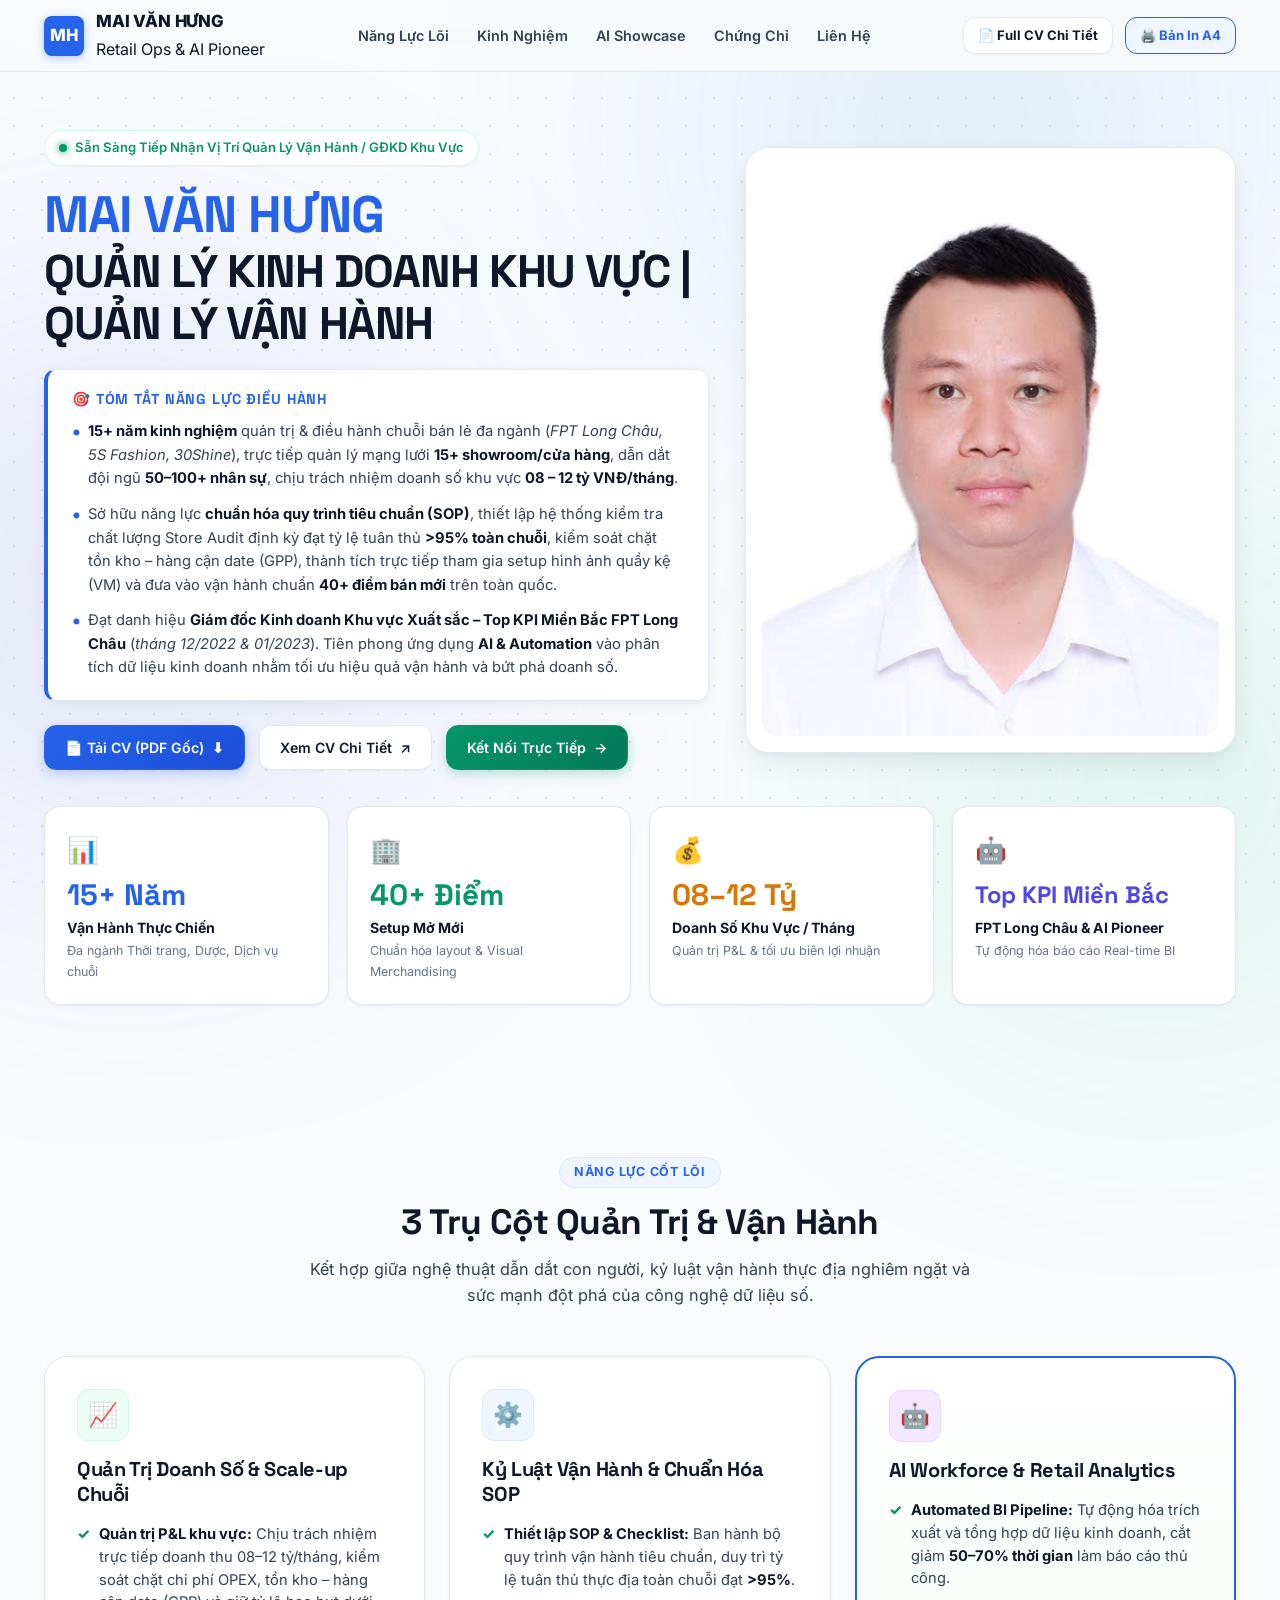
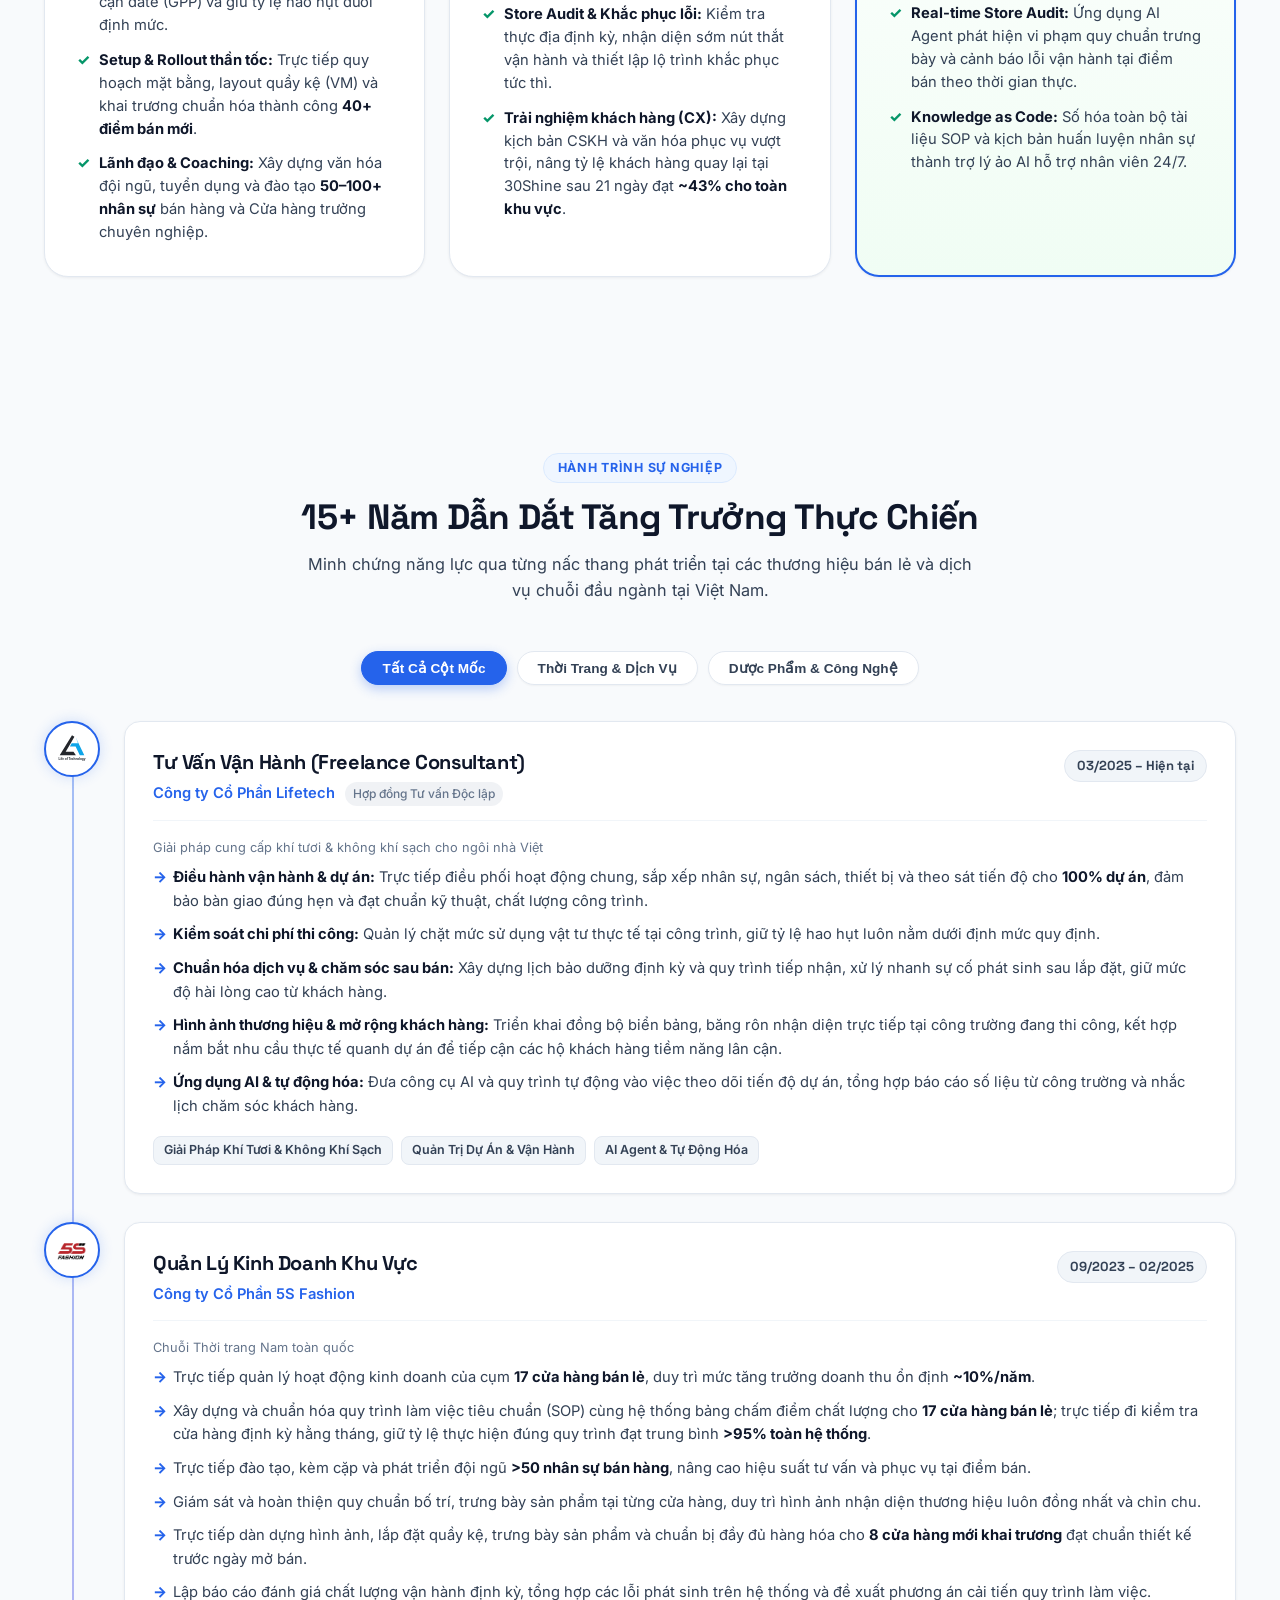
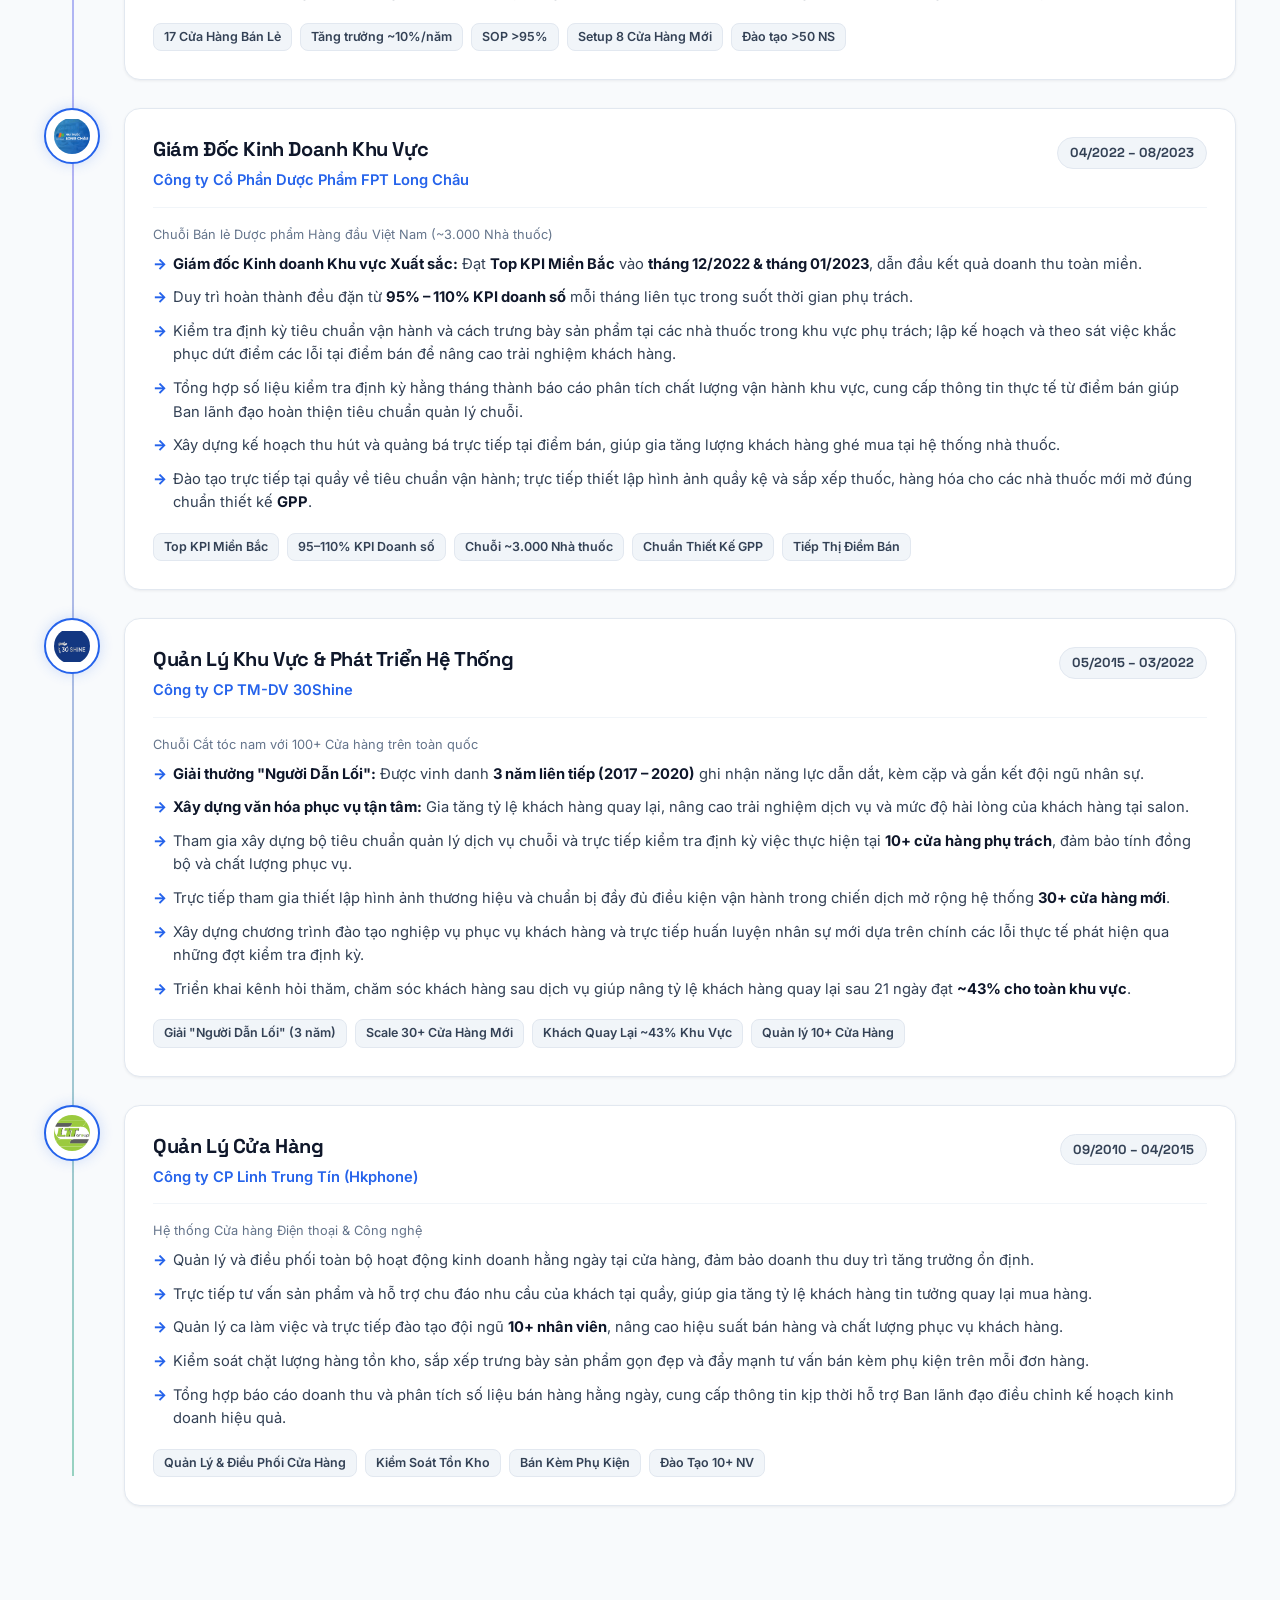
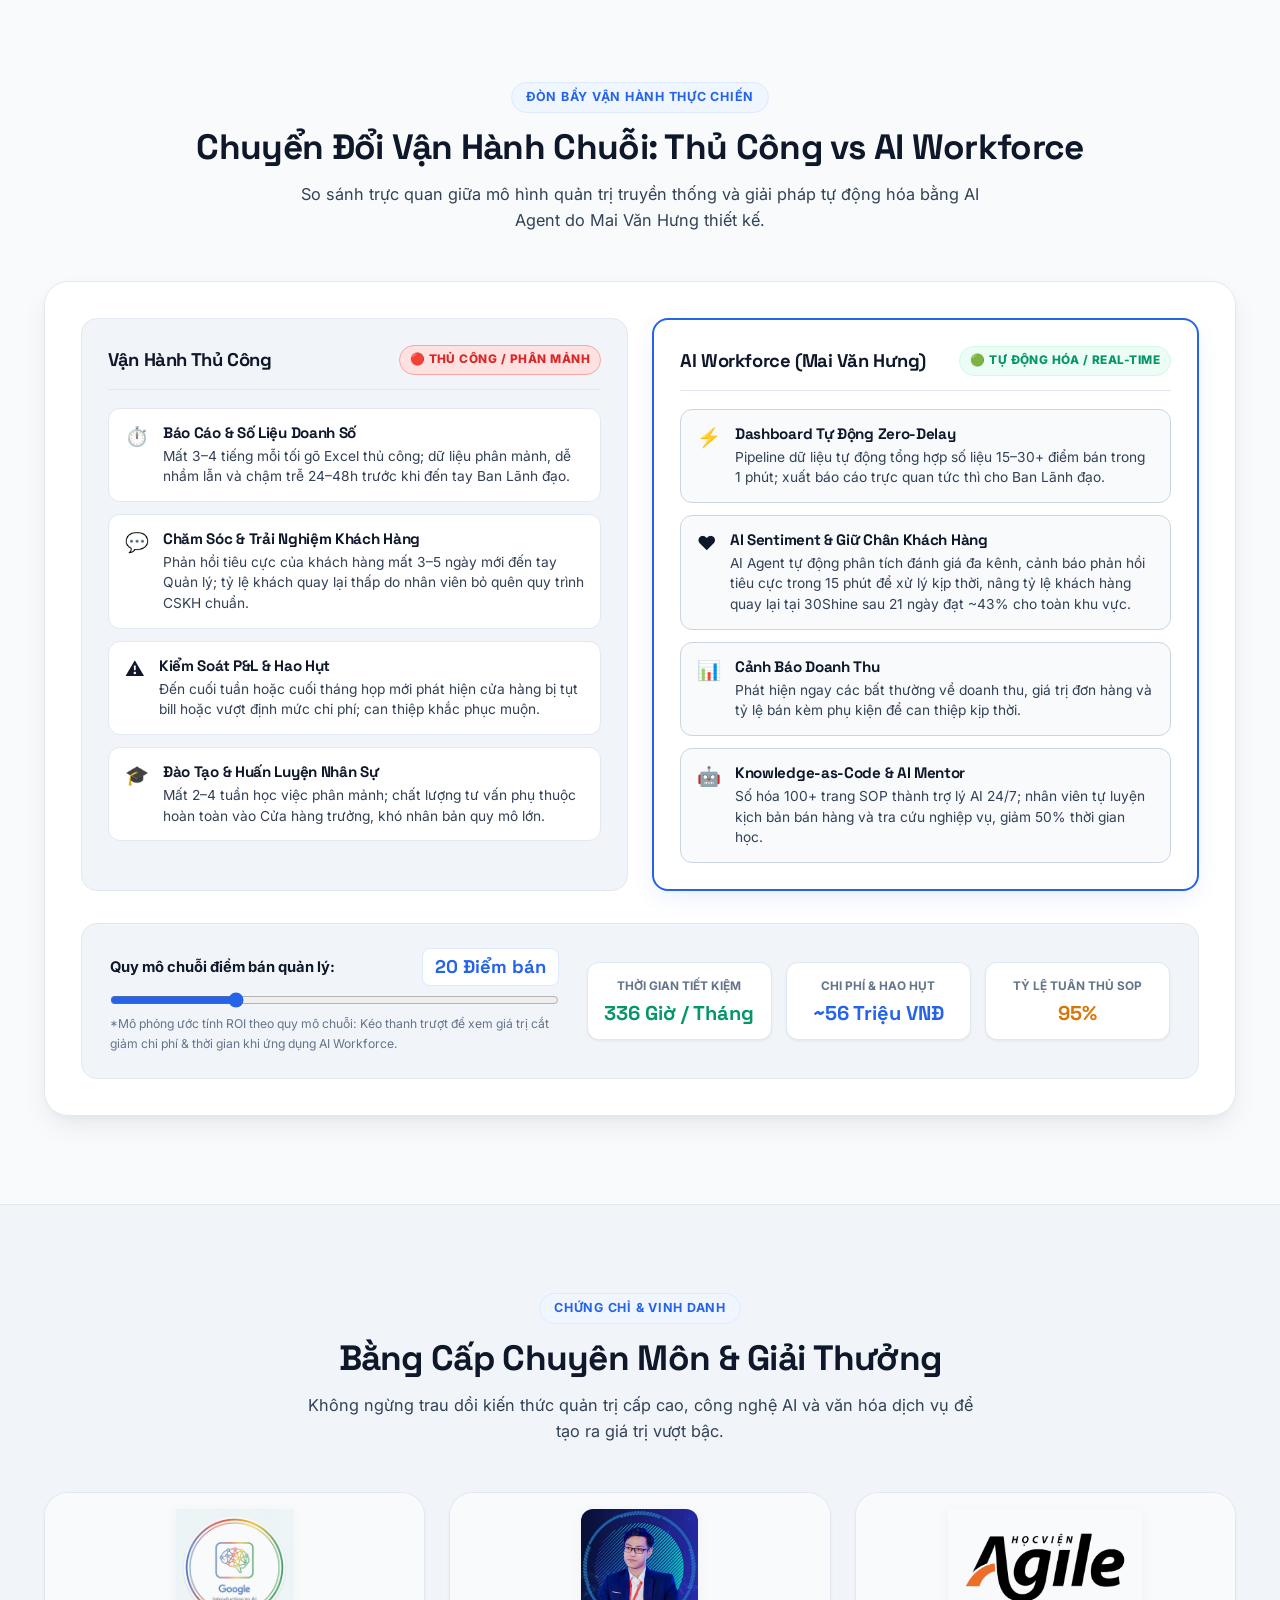
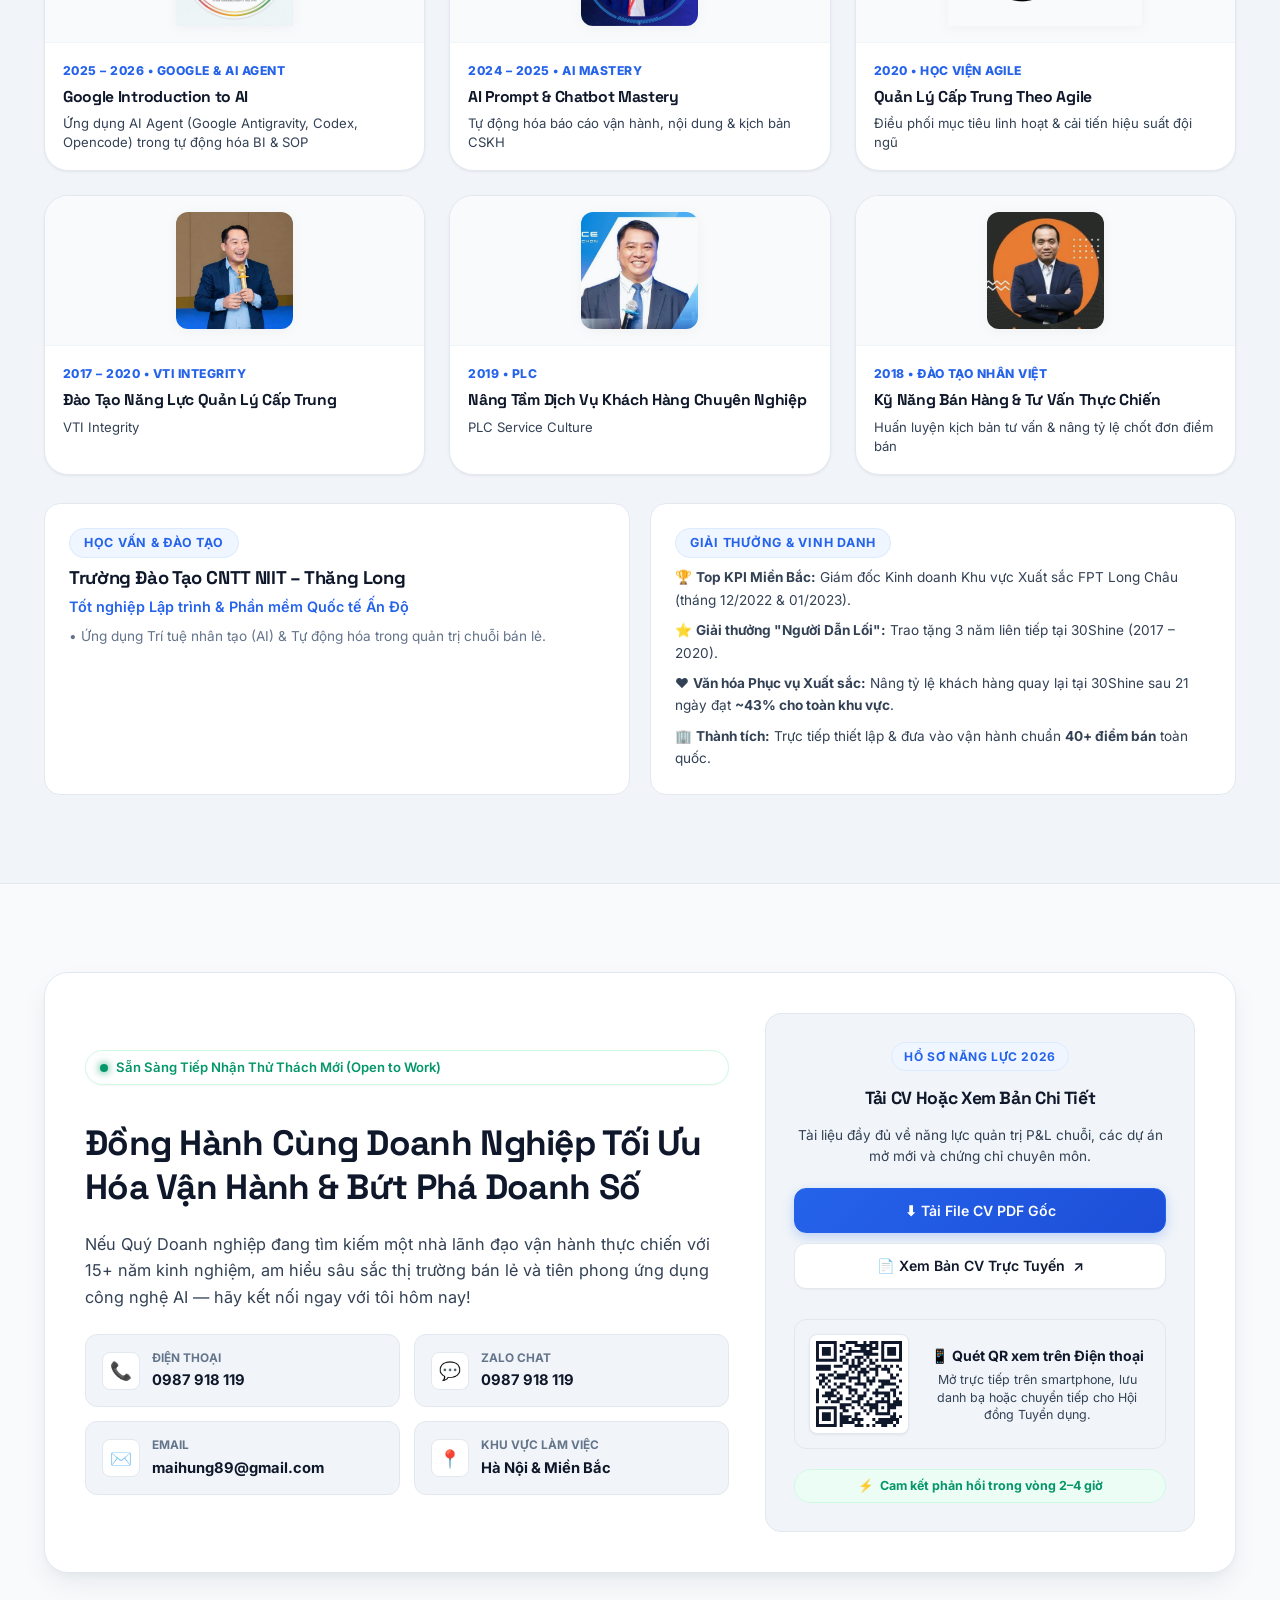
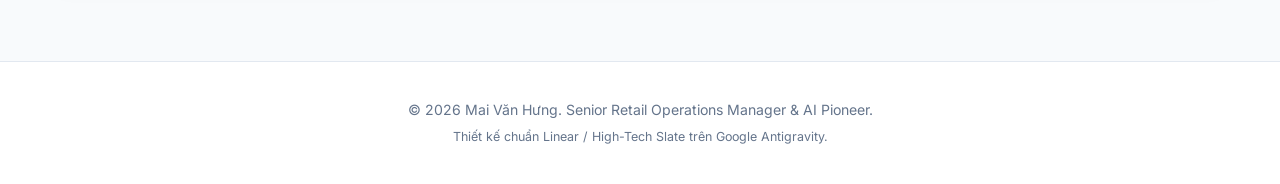
==== commit aad92630: "Fix NIIT institution name to Truong Dao Tao CNTT NIIT - Thang Long across web and PDFs" ====
--- a/index.html
+++ b/index.html
@@ -597,7 +597,7 @@
                     <!-- Education Card -->
                     <div style="background: var(--bg-card); border: 1px solid var(--border-color); border-radius: 16px; padding: 24px;">
                         <span class="section-tag" style="margin-bottom: 8px;">Học Vấn &amp; Đào Tạo</span>
-                        <h3 style="font-size: 1.15rem; color: var(--text-primary); margin-bottom: 6px;">Học Viện Đào Tạo CNTT Quốc Tế NIIT – Thăng Long</h3>
+                        <h3 style="font-size: 1.15rem; color: var(--text-primary); margin-bottom: 6px;">Trường Đào Tạo CNTT NIIT – Thăng Long</h3>
                         <p style="color: var(--accent-blue); font-weight: 600; font-size: 0.9rem; margin-bottom: 6px;">Tốt nghiệp Lập trình &amp; Phần mềm Quốc tế Ấn Độ</p>
                         <p style="color: var(--text-muted); font-size: 0.85rem; margin: 0;">• Ứng dụng Trí tuệ nhân tạo (AI) &amp; Tự động hóa trong quản trị chuỗi bán lẻ.</p>
                     </div>
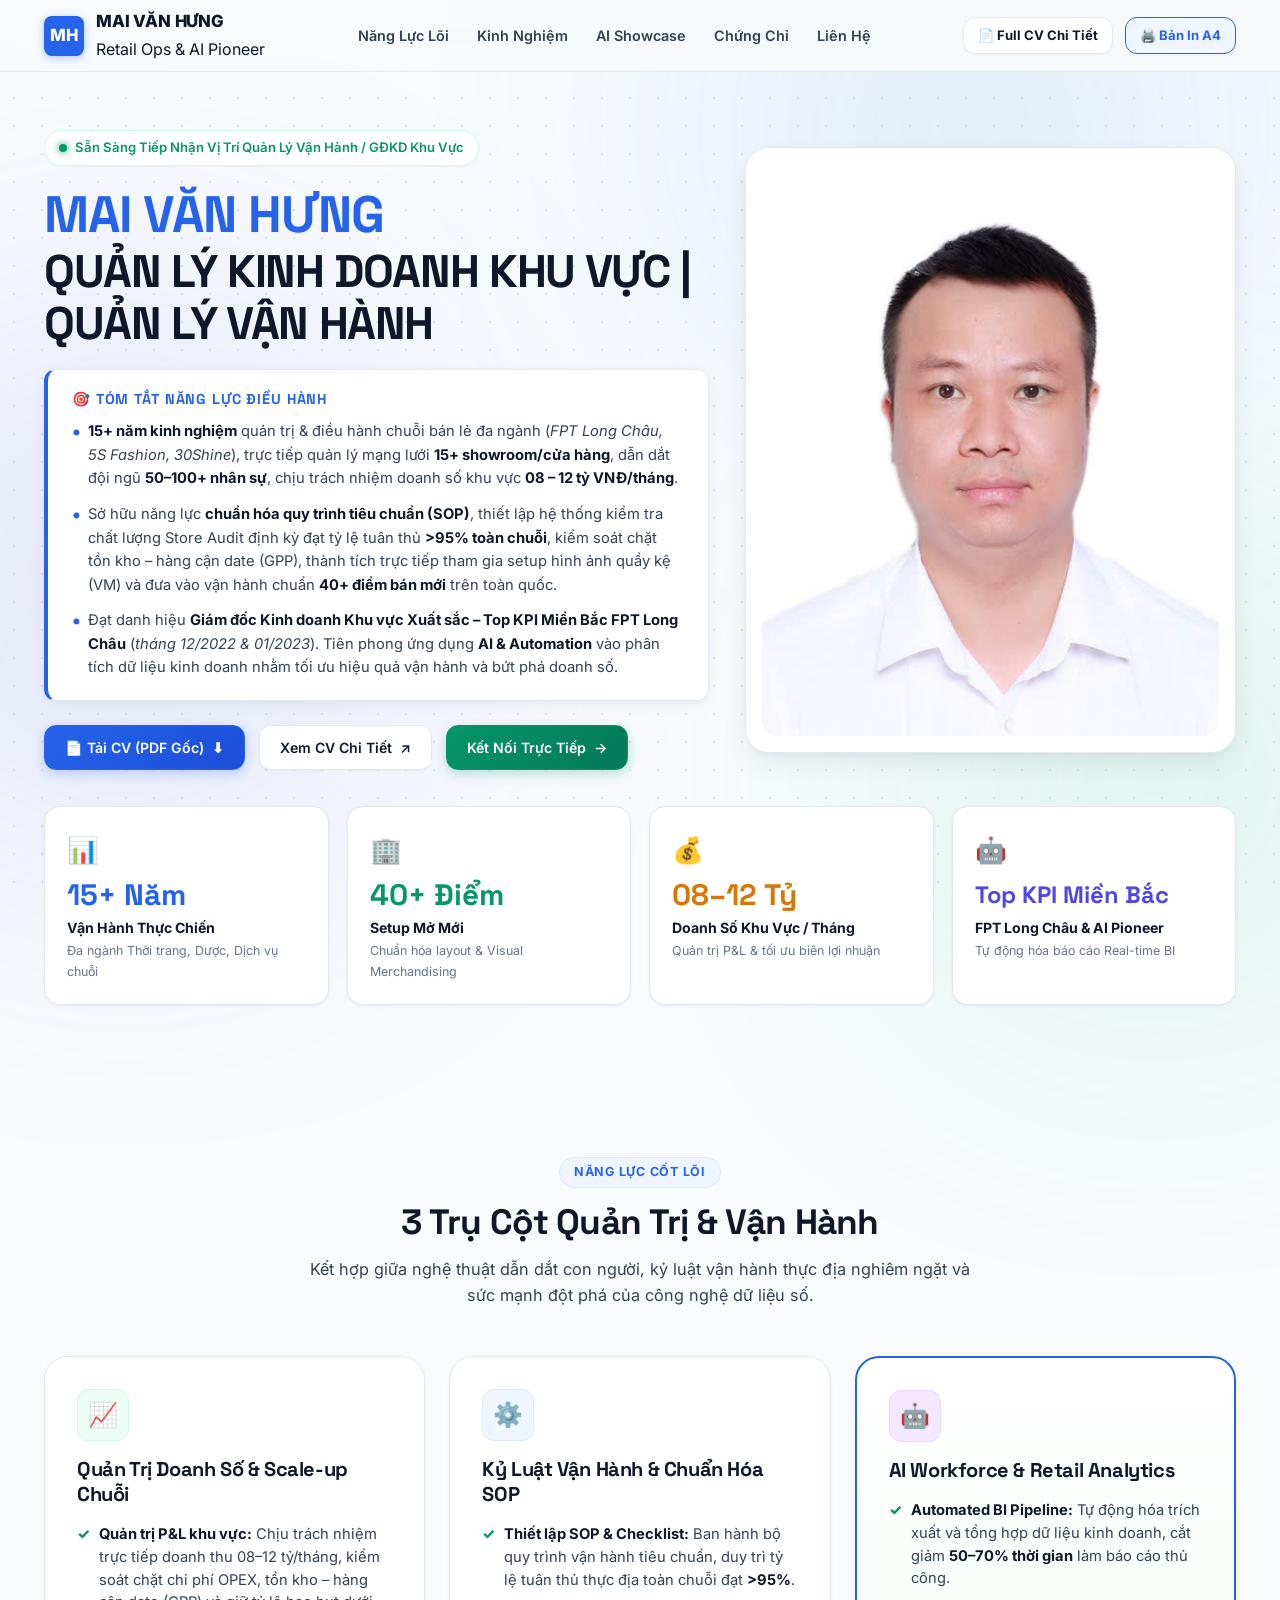
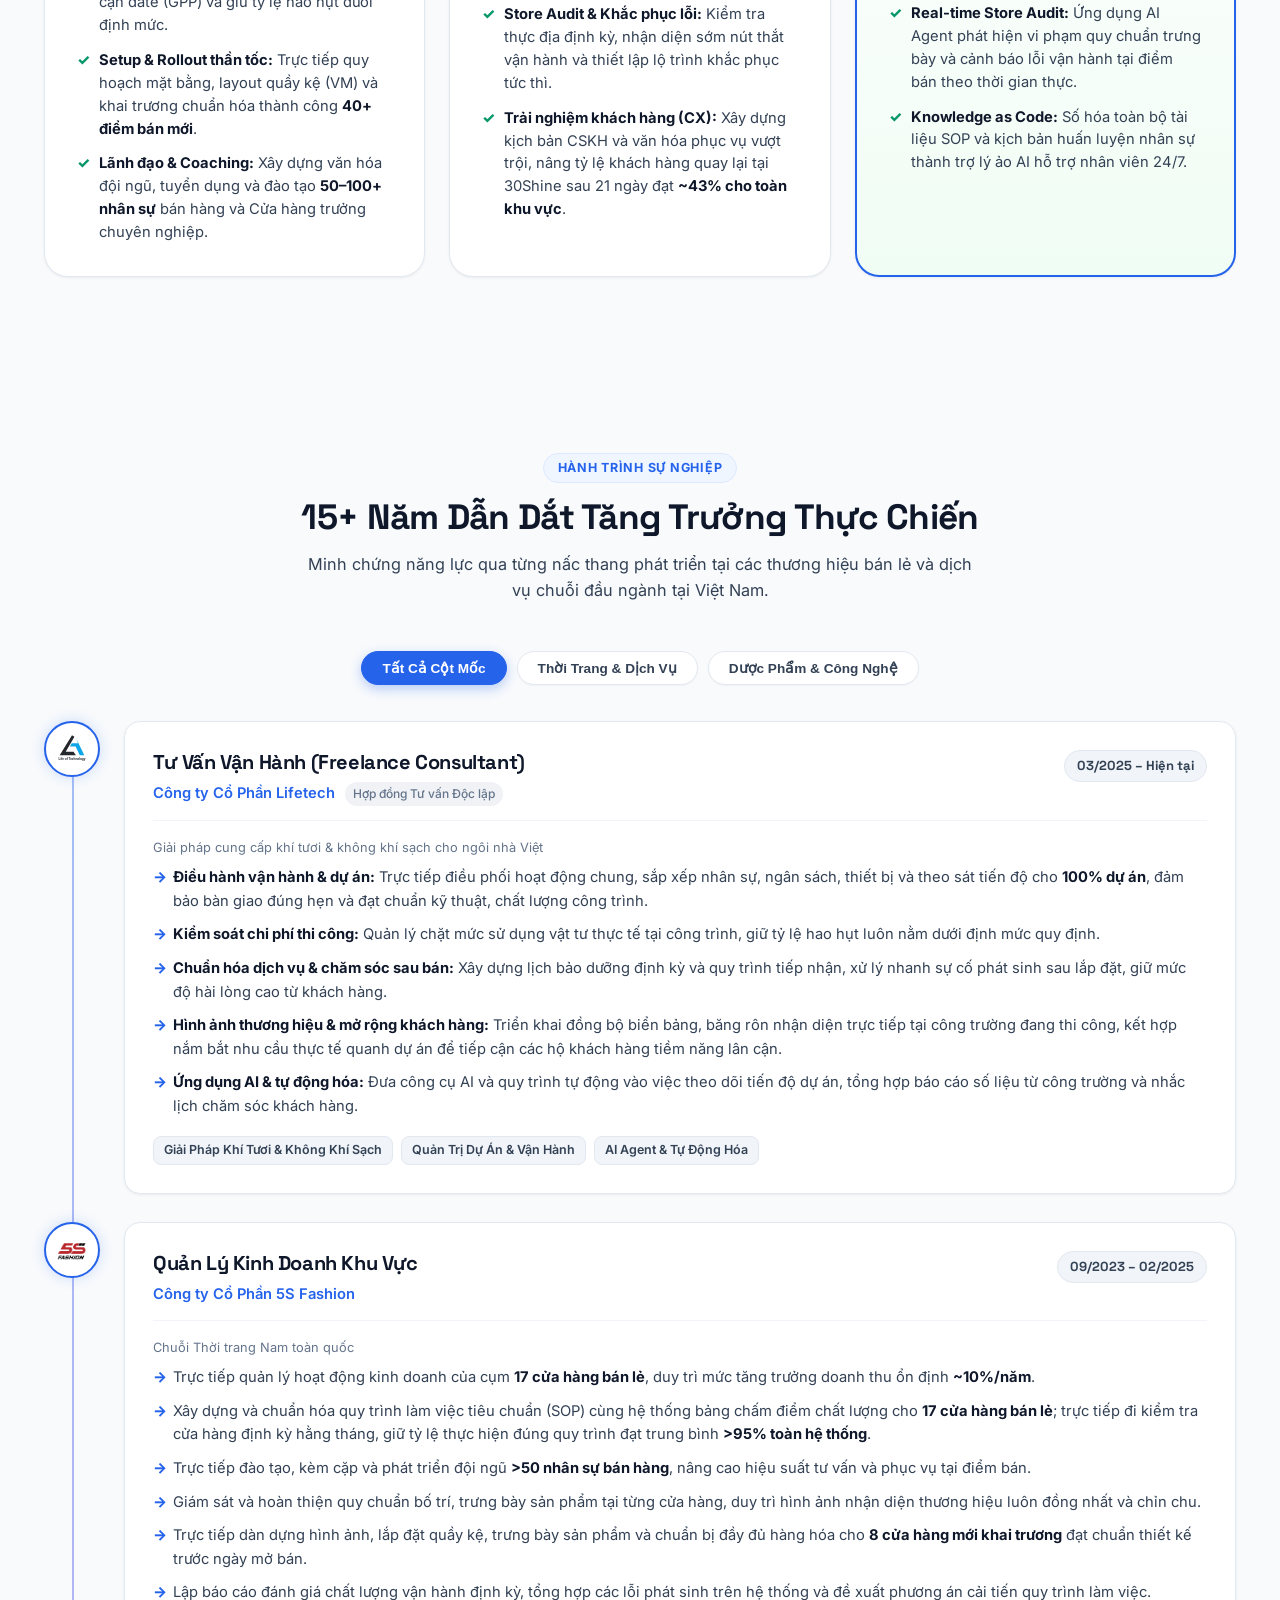
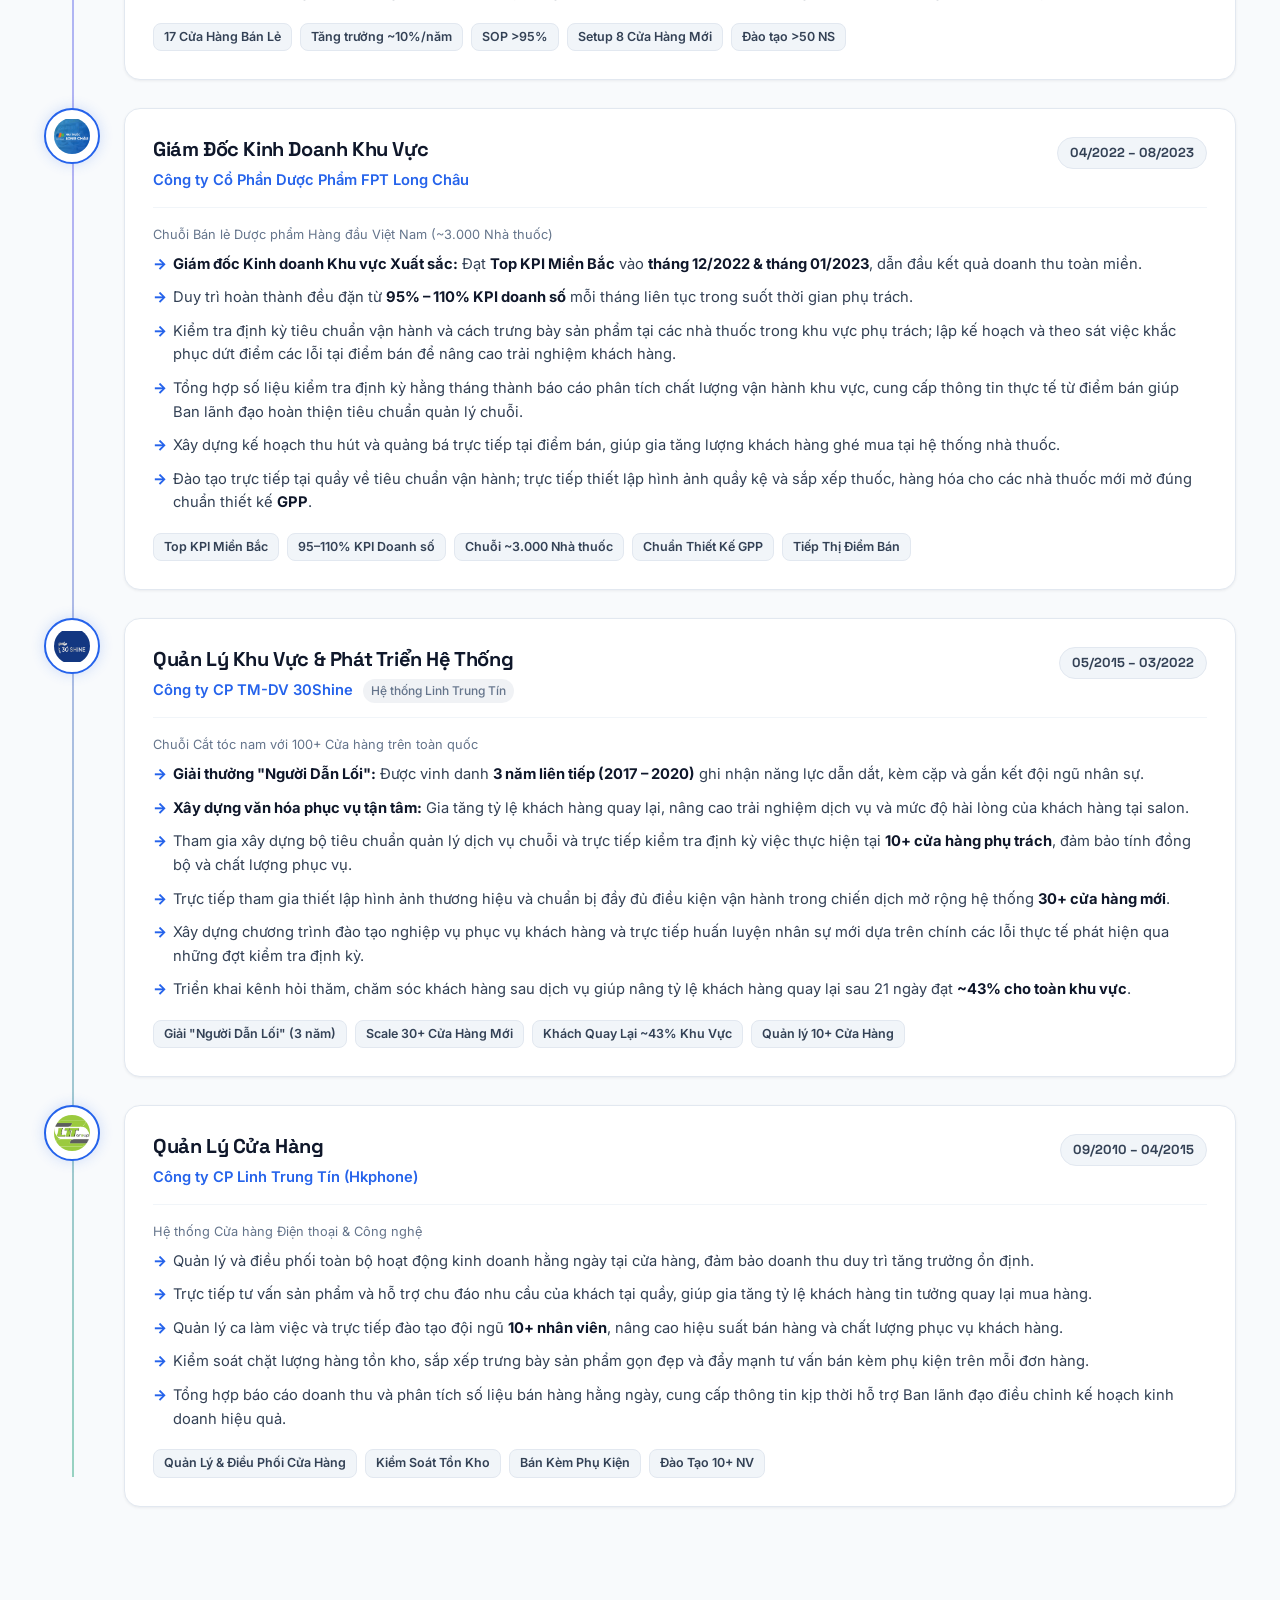
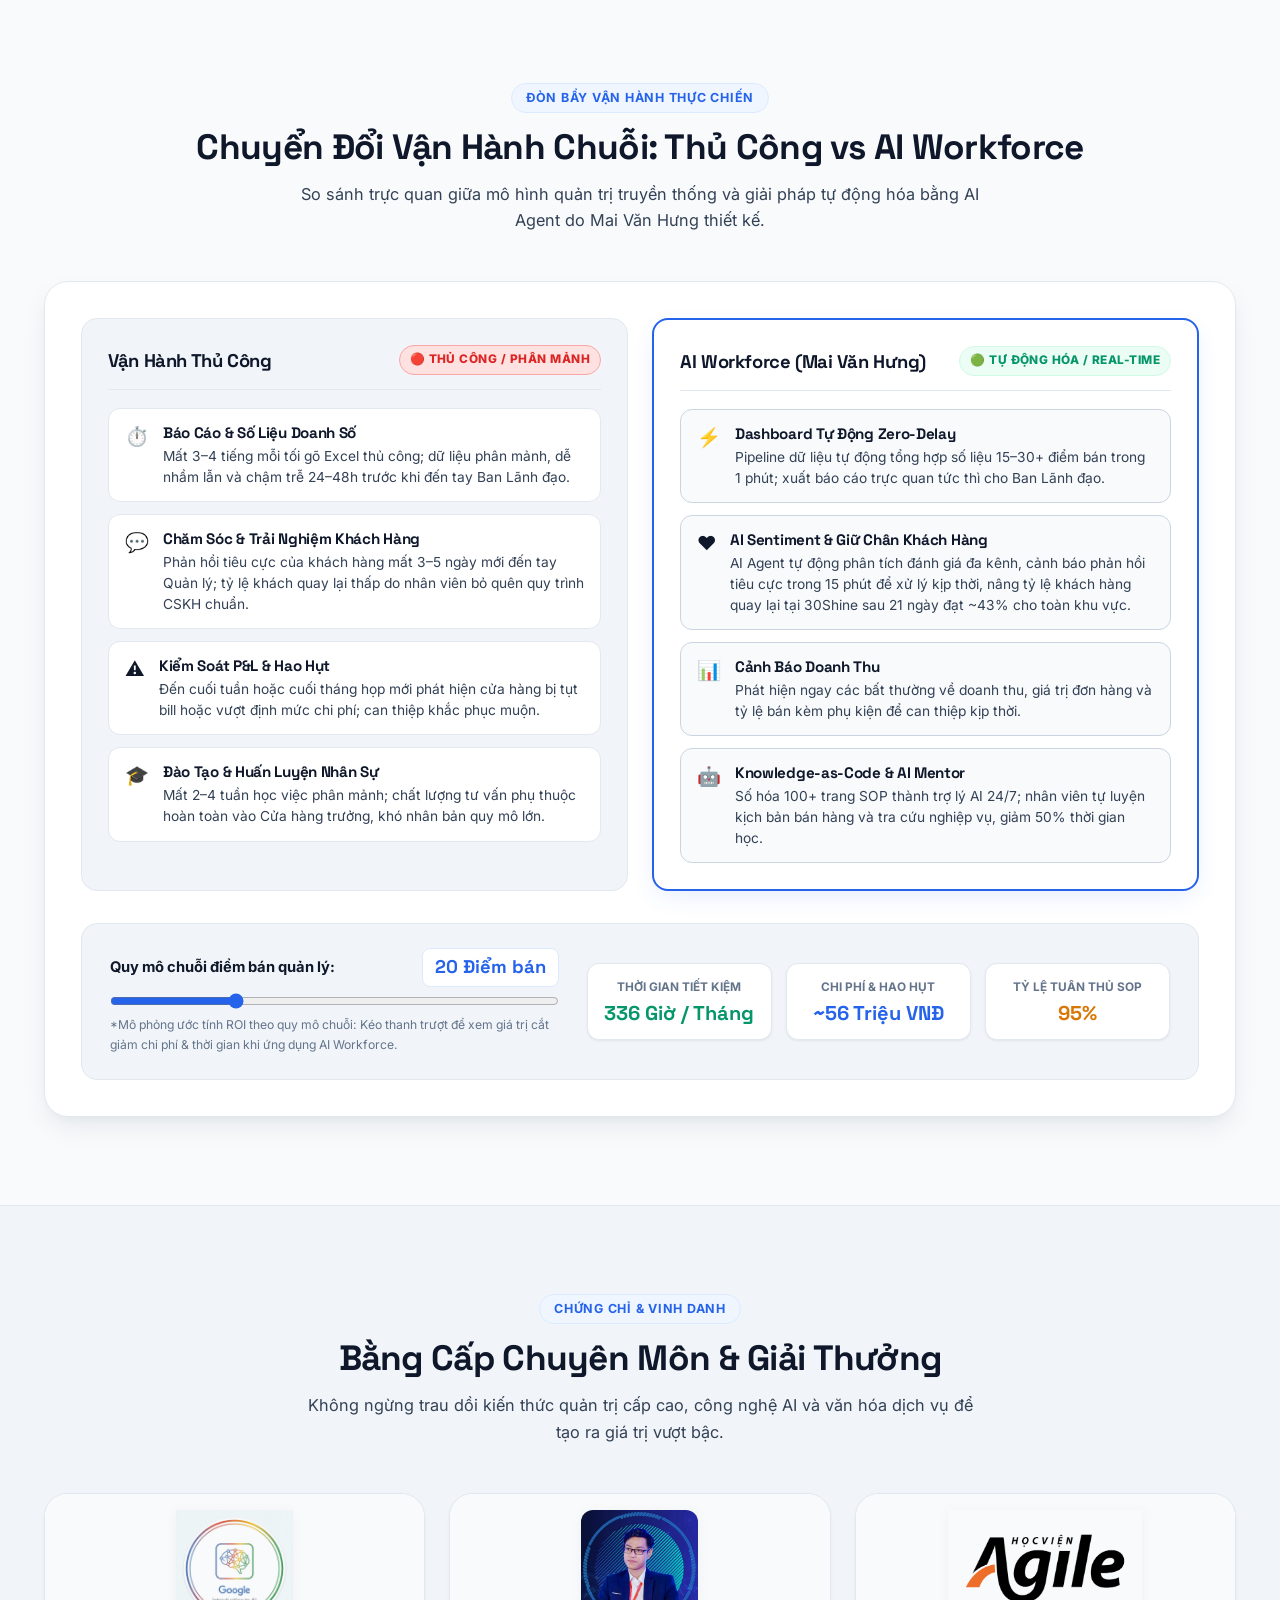
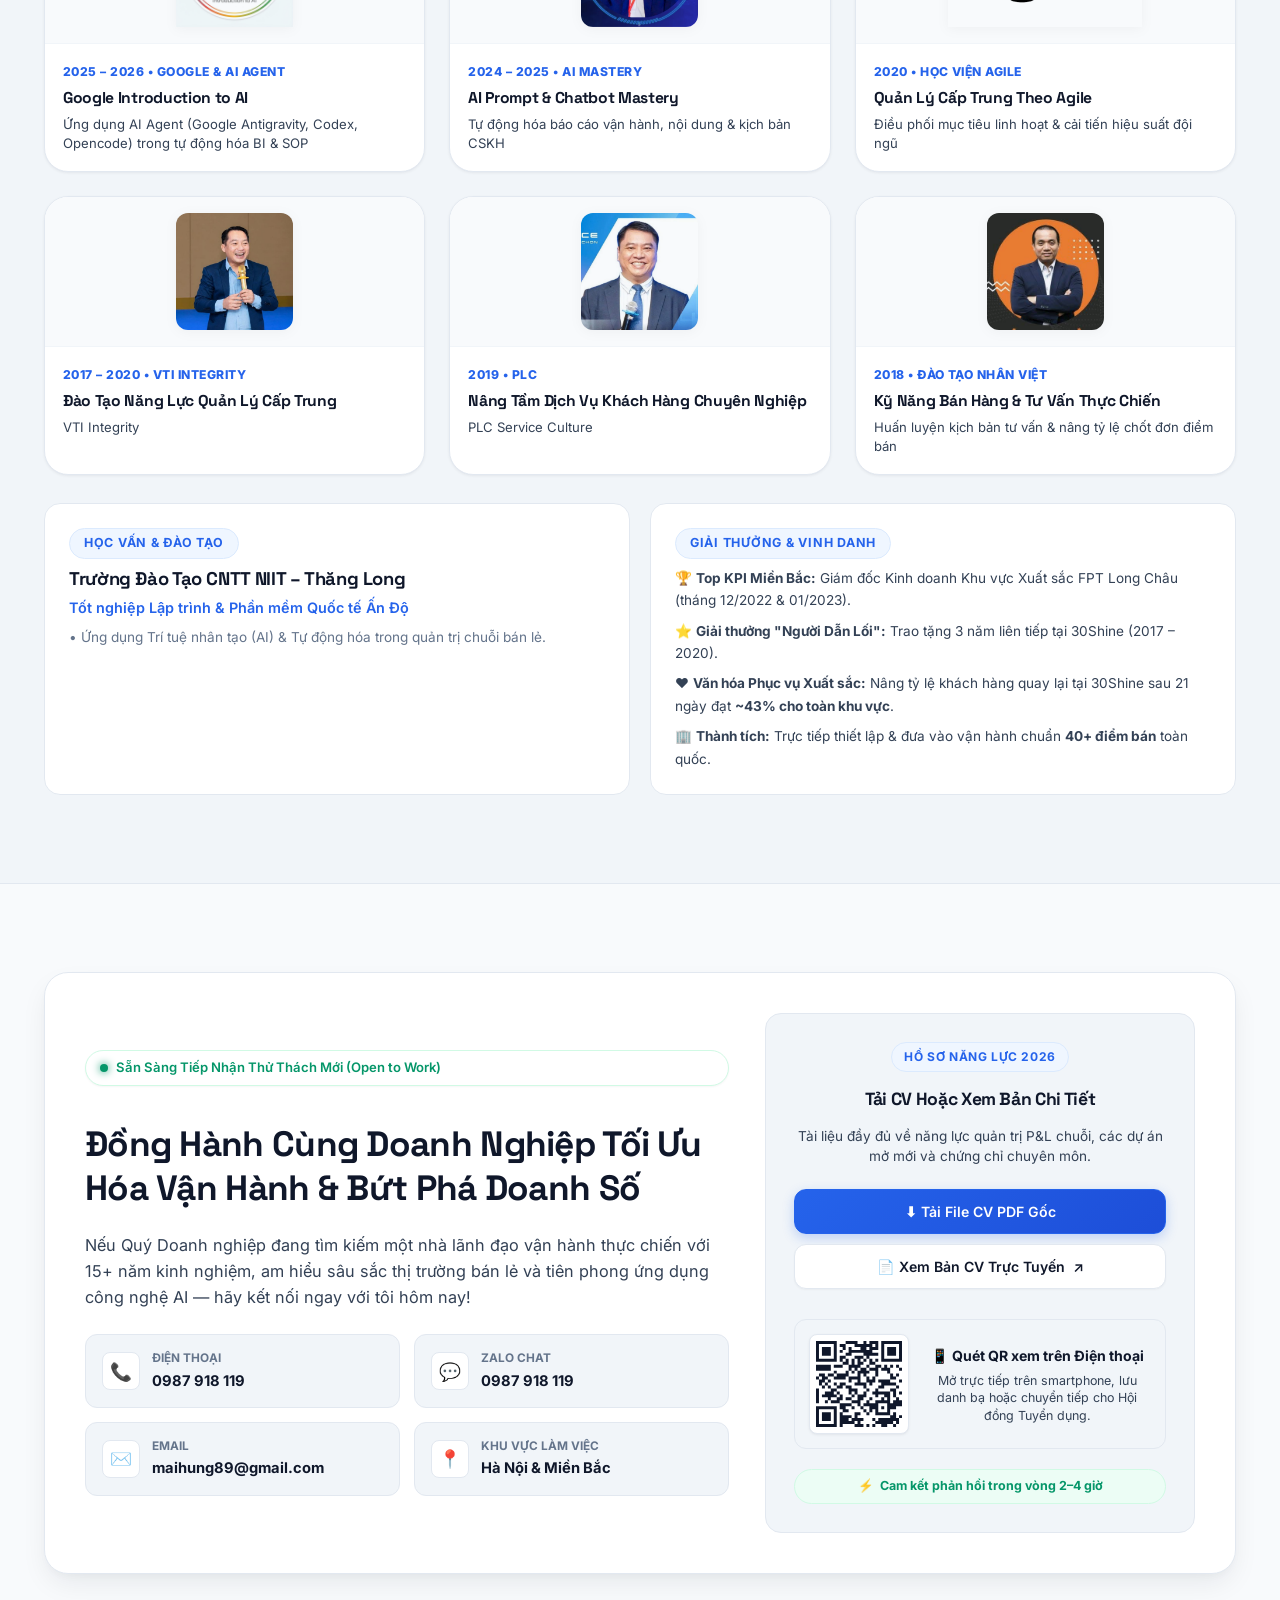
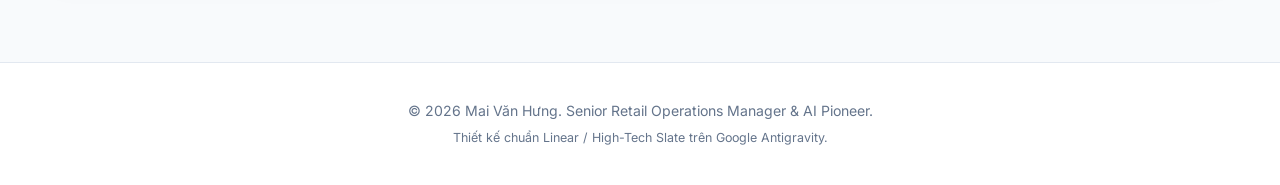
==== commit 5dda1923: "Add He thong Linh Trung Tin pill badge to 30Shine in index.html & CV markdown" ====
--- a/index.html
+++ b/index.html
@@ -325,7 +325,7 @@
                             <div class="node-header">
                                 <div>
                                     <h3 class="node-role">Quản Lý Khu Vực &amp; Phát Triển Hệ Thống</h3>
-                                    <span class="node-company">Công ty CP TM-DV 30Shine</span>
+                                    <span class="node-company">Công ty CP TM-DV 30Shine <span style="display: inline-block; font-size: 0.75rem; font-weight: 500; color: var(--text-muted); background: rgba(148, 163, 184, 0.14); padding: 2px 8px; border-radius: 999px; margin-left: 6px; vertical-align: middle;">Hệ thống Linh Trung Tín</span></span>
                                 </div>
                                 <span class="node-date">05/2015 – 03/2022</span>
                             </div>
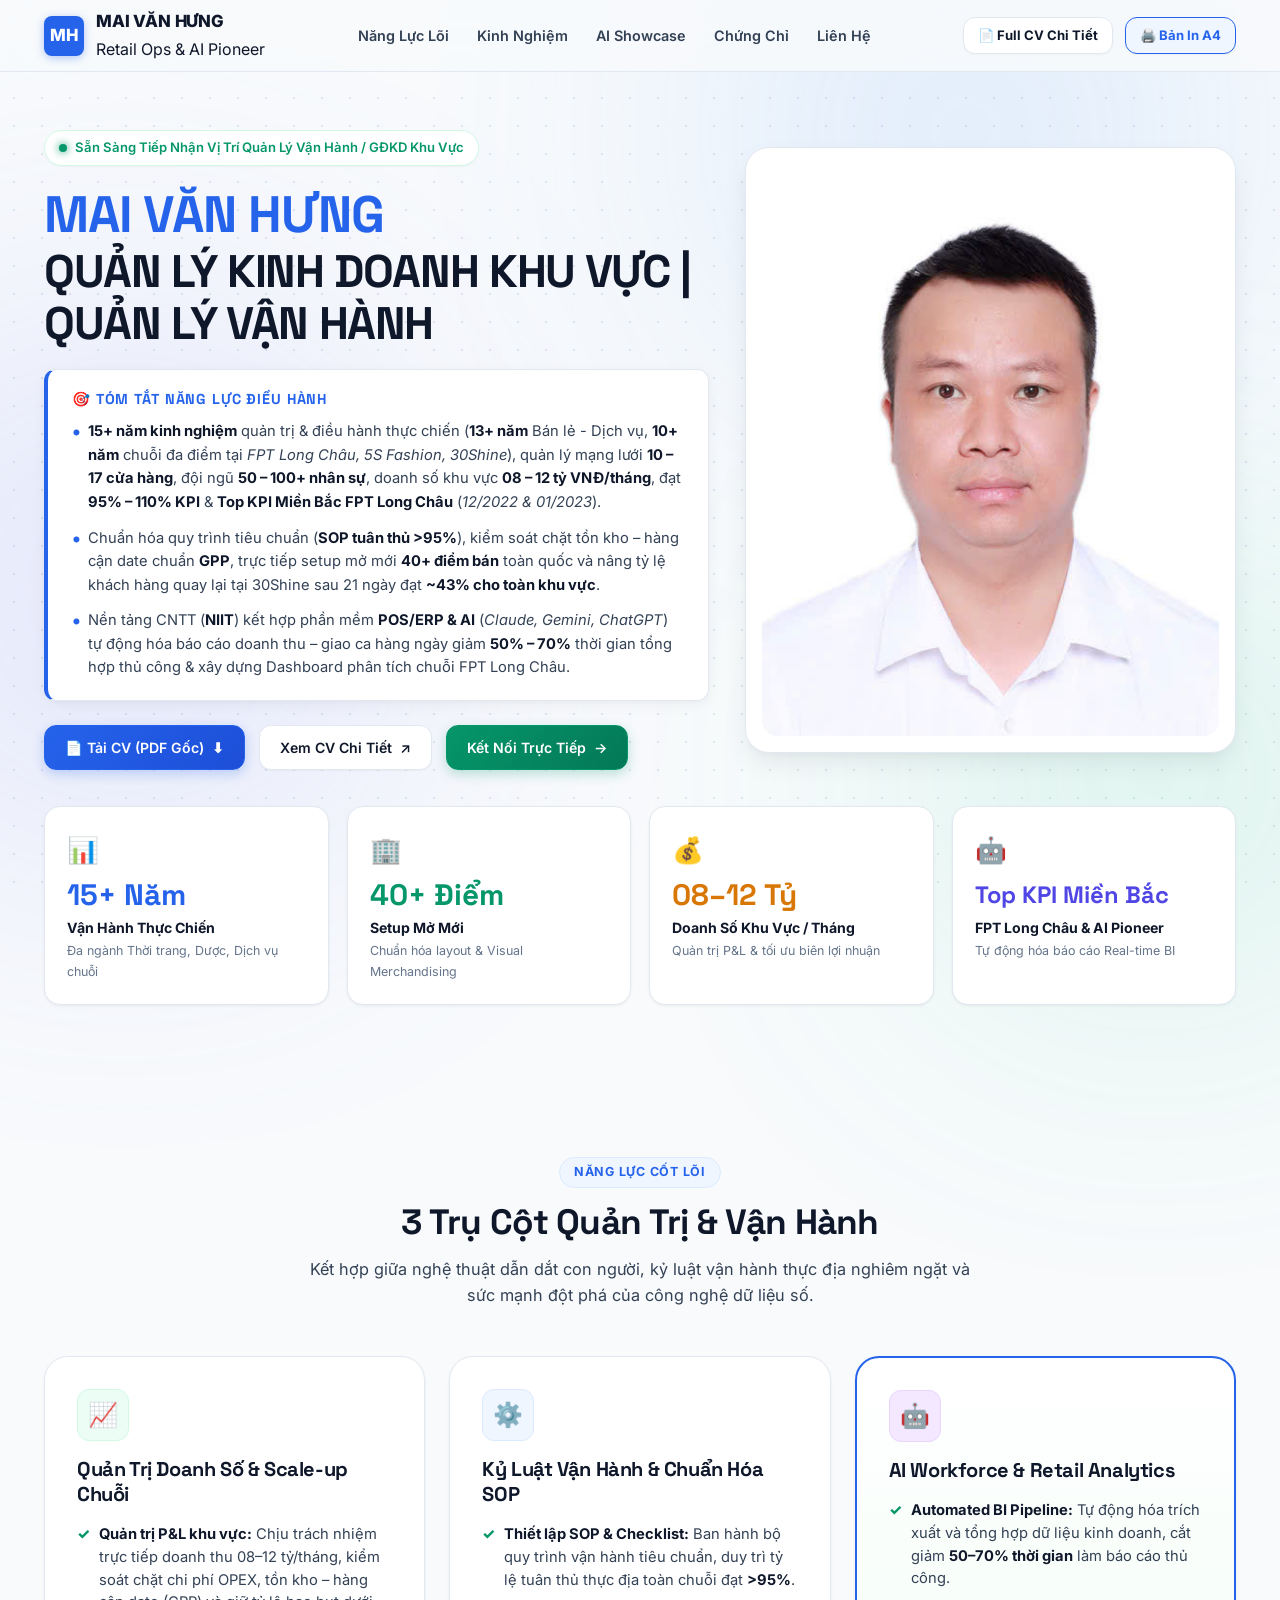
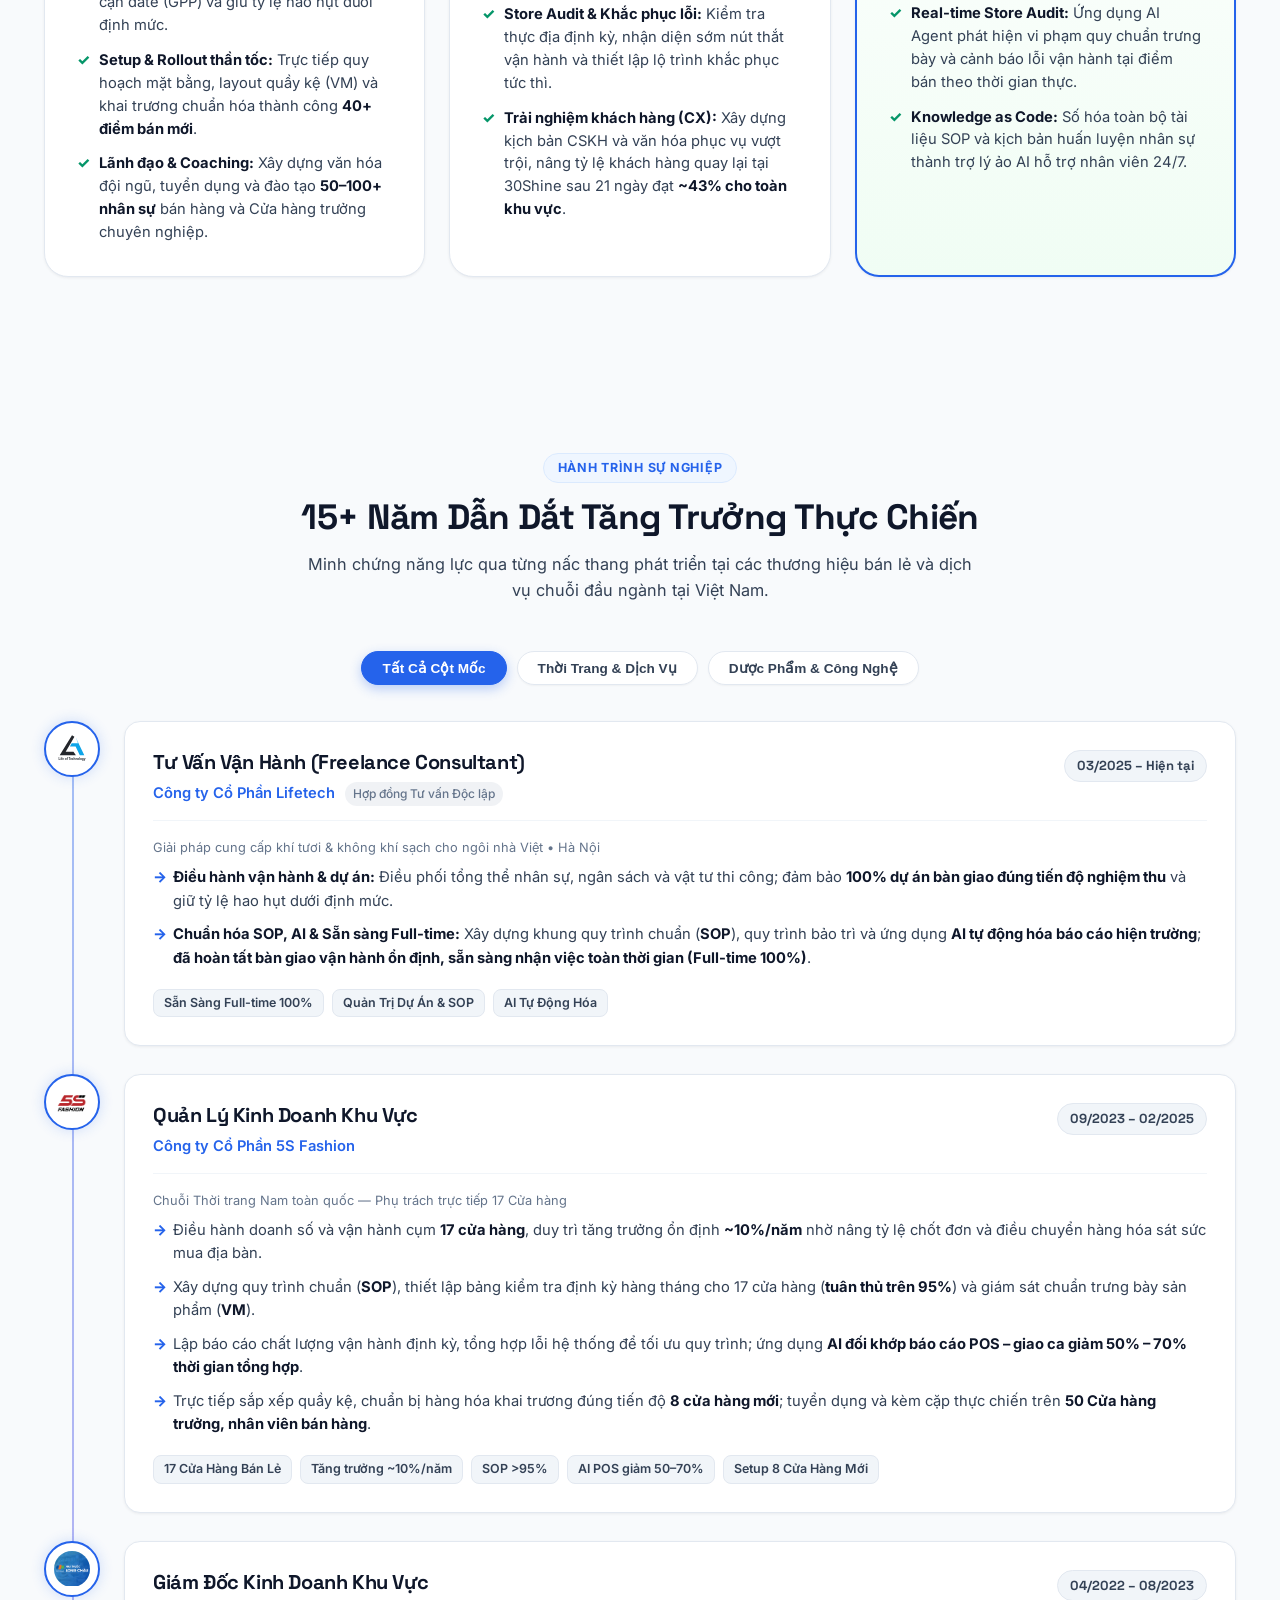
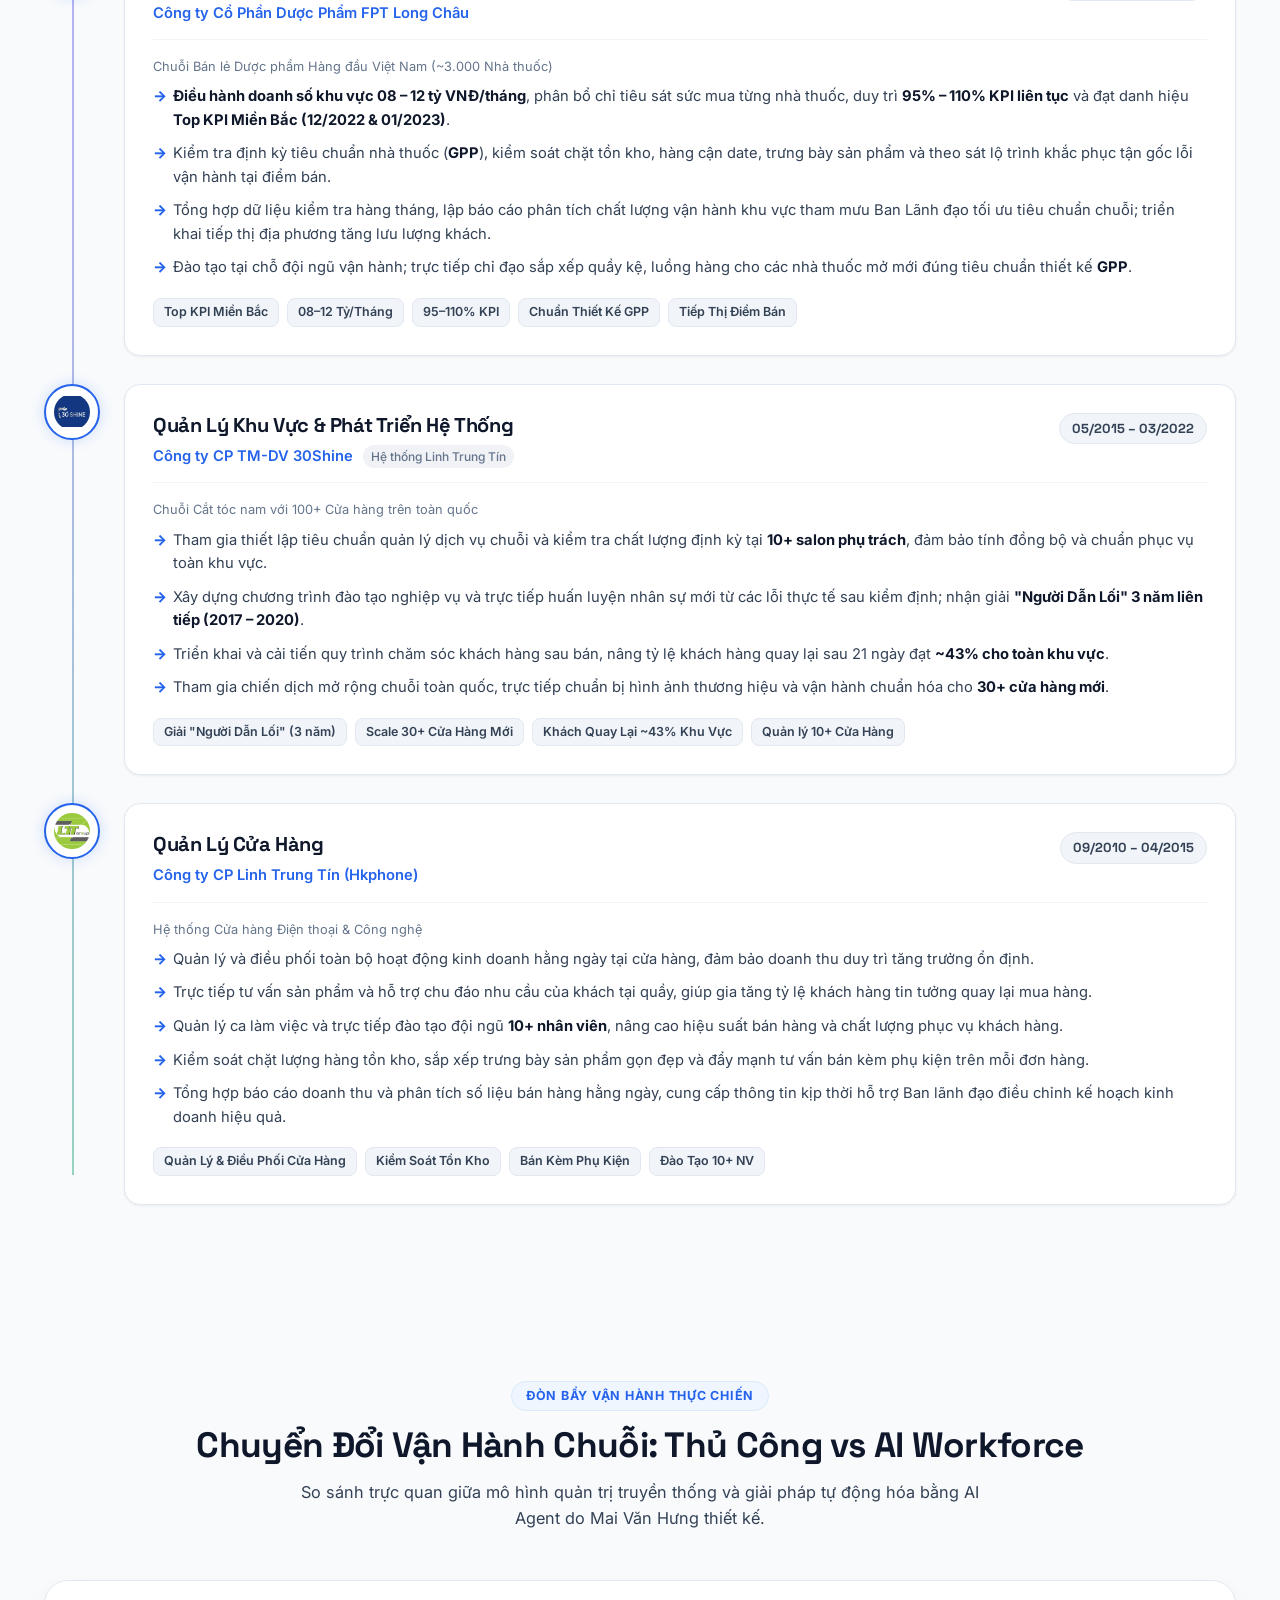
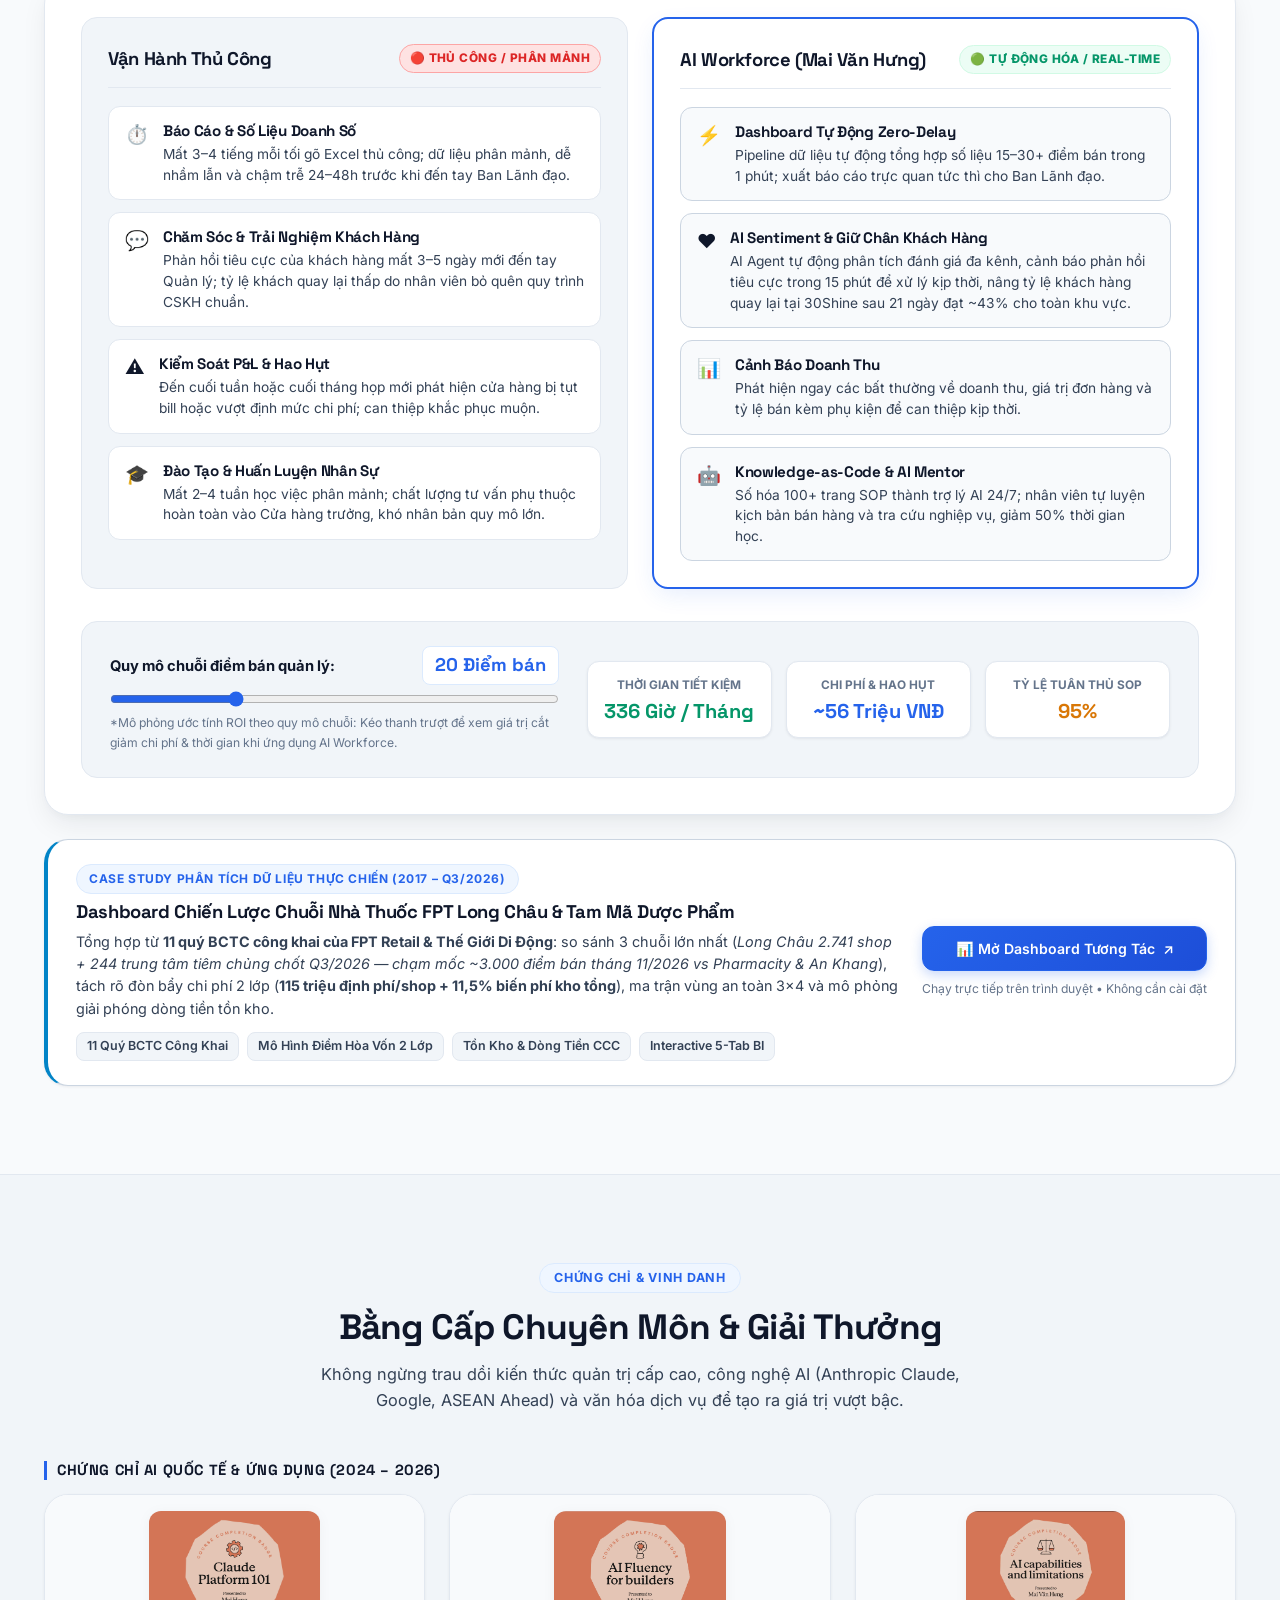
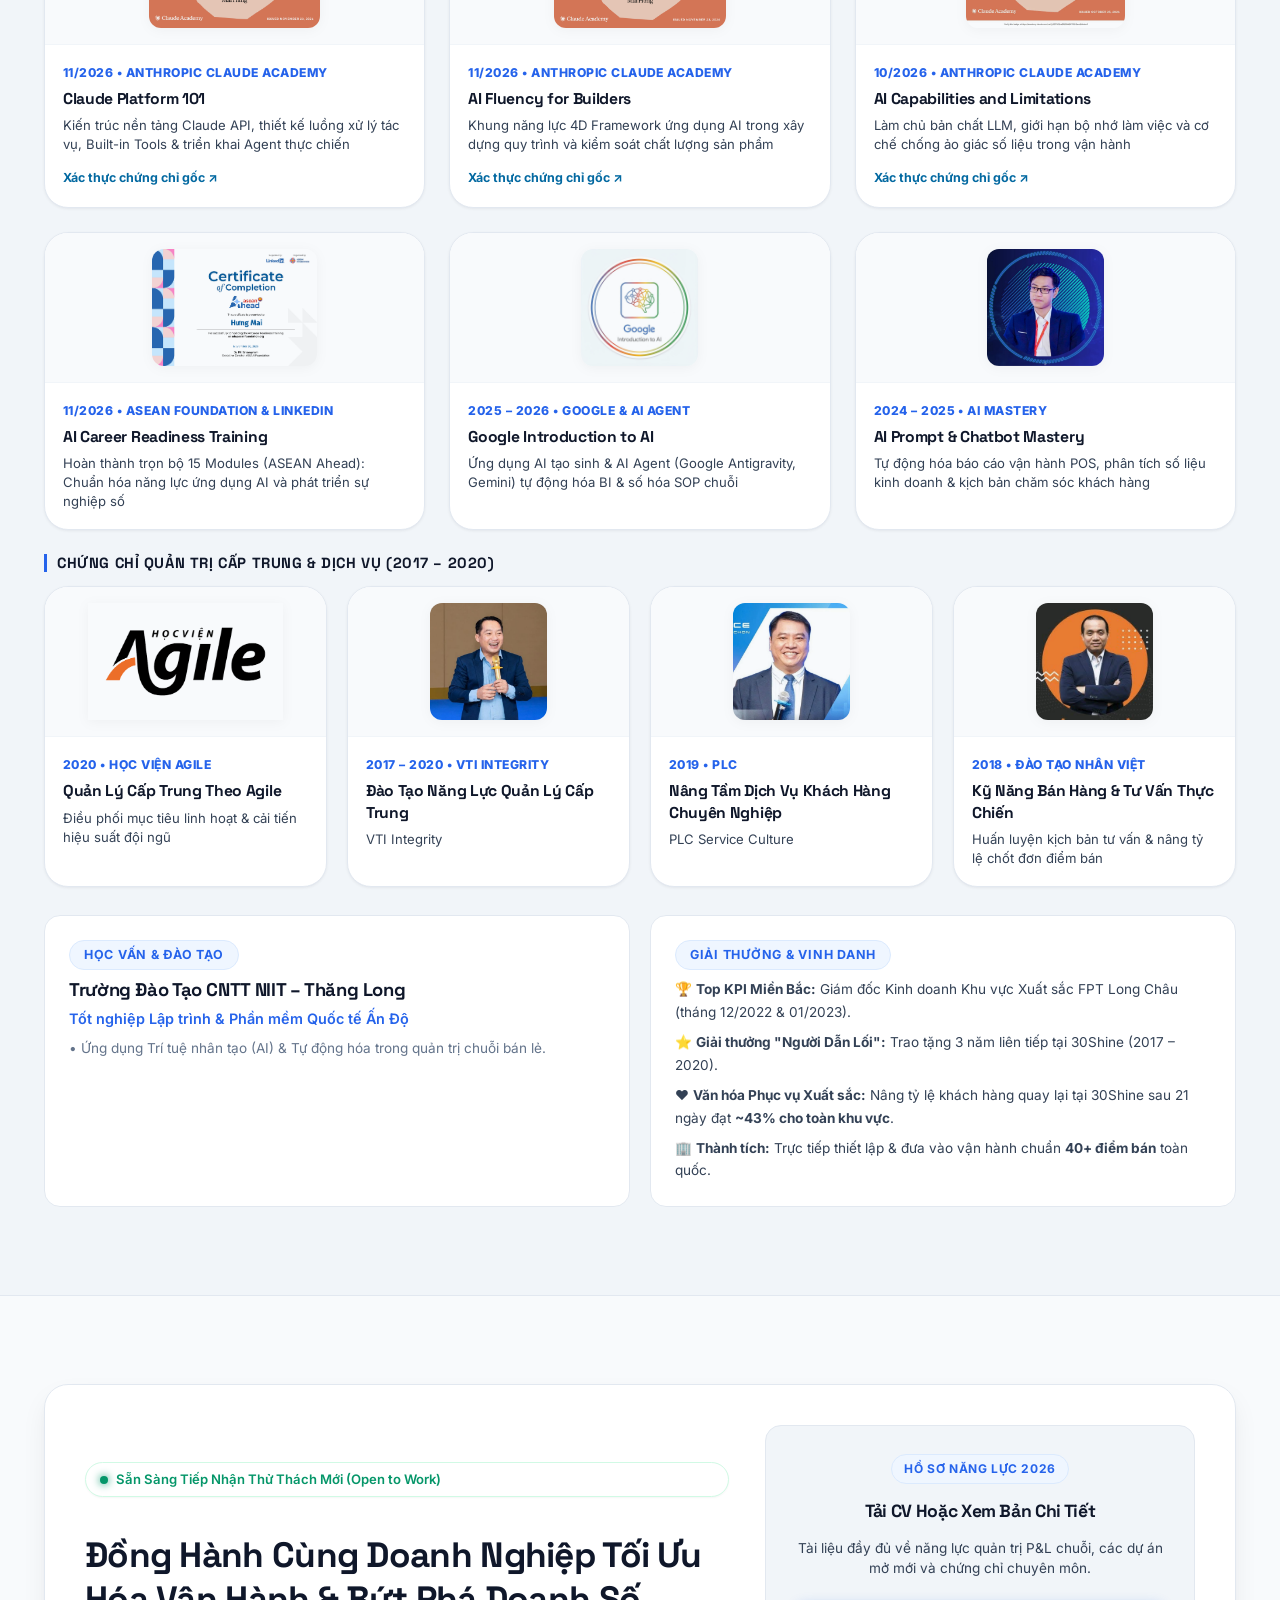
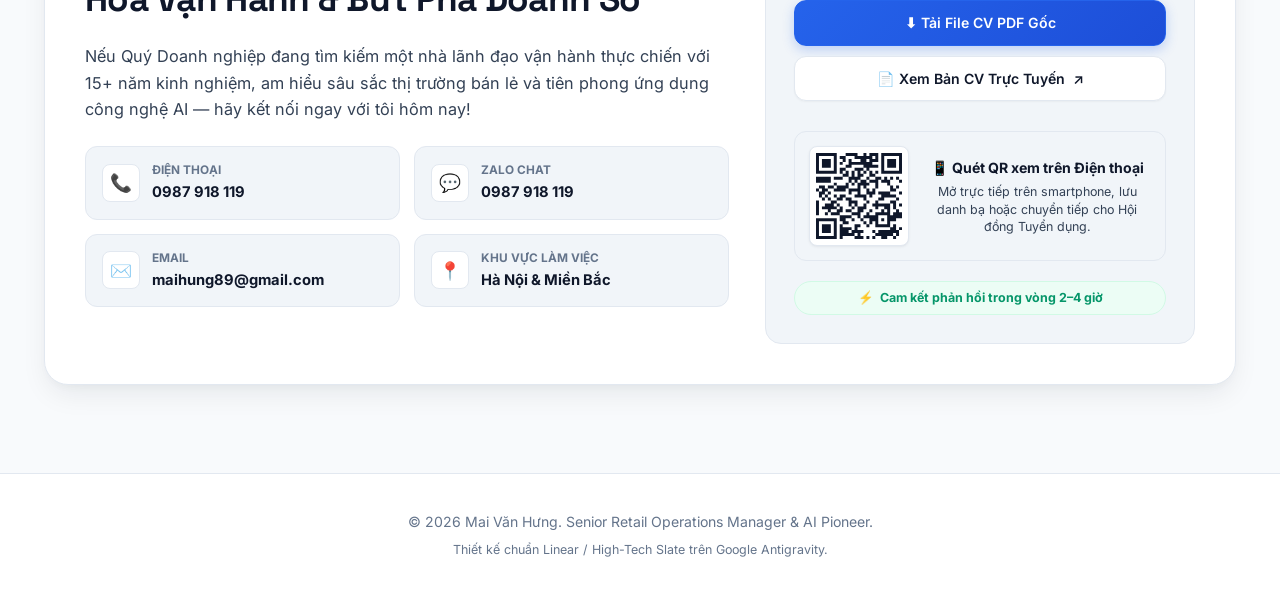
==== commit fefcfb79: "Sync CV v2.9.1, publish Long Chau BI Dashboard & add Claude/ASEAN certs" ====
--- a/index.html
+++ b/index.html
@@ -94,13 +94,13 @@
                             <h3 class="hero-summary-title">🎯 TÓM TẮT NĂNG LỰC ĐIỀU HÀNH</h3>
                             <ul class="hero-summary-list">
                                 <li>
-                                    <p><strong>15+ năm kinh nghiệm</strong> quản trị &amp; điều hành chuỗi bán lẻ đa ngành (<em>FPT Long Châu, 5S Fashion, 30Shine</em>), trực tiếp quản lý mạng lưới <strong>15+ showroom/cửa hàng</strong>, dẫn dắt đội ngũ <strong>50–100+ nhân sự</strong>, chịu trách nhiệm doanh số khu vực <strong>08 – 12 tỷ VNĐ/tháng</strong>.</p>
+                                    <p><strong>15+ năm kinh nghiệm</strong> quản trị &amp; điều hành thực chiến (<strong>13+ năm</strong> Bán lẻ - Dịch vụ, <strong>10+ năm</strong> chuỗi đa điểm tại <em>FPT Long Châu, 5S Fashion, 30Shine</em>), quản lý mạng lưới <strong>10 – 17 cửa hàng</strong>, đội ngũ <strong>50 – 100+ nhân sự</strong>, doanh số khu vực <strong>08 – 12 tỷ VNĐ/tháng</strong>, đạt <strong>95% – 110% KPI</strong> &amp; <strong>Top KPI Miền Bắc FPT Long Châu</strong> (<em>12/2022 &amp; 01/2023</em>).</p>
                                 </li>
                                 <li>
-                                    <p>Sở hữu năng lực <strong>chuẩn hóa quy trình tiêu chuẩn (SOP)</strong>, thiết lập hệ thống kiểm tra chất lượng Store Audit định kỳ đạt tỷ lệ tuân thủ <strong>&gt;95% toàn chuỗi</strong>, kiểm soát chặt tồn kho – hàng cận date (GPP), thành tích trực tiếp tham gia setup hình ảnh quầy kệ (VM) và đưa vào vận hành chuẩn <strong>40+ điểm bán mới</strong> trên toàn quốc.</p>
+                                    <p>Chuẩn hóa quy trình tiêu chuẩn (<strong>SOP tuân thủ &gt;95%</strong>), kiểm soát chặt tồn kho – hàng cận date chuẩn <strong>GPP</strong>, trực tiếp setup mở mới <strong>40+ điểm bán</strong> toàn quốc và nâng tỷ lệ khách hàng quay lại tại 30Shine sau 21 ngày đạt <strong>~43% cho toàn khu vực</strong>.</p>
                                 </li>
                                 <li>
-                                    <p>Đạt danh hiệu <strong>Giám đốc Kinh doanh Khu vực Xuất sắc – Top KPI Miền Bắc FPT Long Châu</strong> (<em>tháng 12/2022 &amp; 01/2023</em>). Tiên phong ứng dụng <strong>AI &amp; Automation</strong> vào phân tích dữ liệu kinh doanh nhằm tối ưu hiệu quả vận hành và bứt phá doanh số.</p>
+                                    <p>Nền tảng CNTT (<strong>NIIT</strong>) kết hợp phần mềm <strong>POS/ERP &amp; AI</strong> (<em>Claude, Gemini, ChatGPT</em>) tự động hóa báo cáo doanh thu – giao ca hàng ngày giảm <strong>50% – 70%</strong> thời gian tổng hợp thủ công &amp; xây dựng Dashboard phân tích chuỗi FPT Long Châu.</p>
                                 </li>
                             </ul>
                         </div>
@@ -236,18 +236,15 @@
                                 </div>
                                 <span class="node-date">03/2025 – Hiện tại</span>
                             </div>
-                            <div style="font-size: 0.8rem; color: var(--text-muted); margin-bottom: 8px;">Giải pháp cung cấp khí tươi & không khí sạch cho ngôi nhà Việt</div>
+                            <div style="font-size: 0.8rem; color: var(--text-muted); margin-bottom: 8px;">Giải pháp cung cấp khí tươi & không khí sạch cho ngôi nhà Việt • Hà Nội</div>
                             <ul class="node-achievements">
-                                <li><strong>Điều hành vận hành &amp; dự án:</strong> Trực tiếp điều phối hoạt động chung, sắp xếp nhân sự, ngân sách, thiết bị và theo sát tiến độ cho <strong>100% dự án</strong>, đảm bảo bàn giao đúng hẹn và đạt chuẩn kỹ thuật, chất lượng công trình.</li>
-                                <li><strong>Kiểm soát chi phí thi công:</strong> Quản lý chặt mức sử dụng vật tư thực tế tại công trình, giữ tỷ lệ hao hụt luôn nằm dưới định mức quy định.</li>
-                                <li><strong>Chuẩn hóa dịch vụ &amp; chăm sóc sau bán:</strong> Xây dựng lịch bảo dưỡng định kỳ và quy trình tiếp nhận, xử lý nhanh sự cố phát sinh sau lắp đặt, giữ mức độ hài lòng cao từ khách hàng.</li>
-                                <li><strong>Hình ảnh thương hiệu &amp; mở rộng khách hàng:</strong> Triển khai đồng bộ biển bảng, băng rôn nhận diện trực tiếp tại công trường đang thi công, kết hợp nắm bắt nhu cầu thực tế quanh dự án để tiếp cận các hộ khách hàng tiềm năng lân cận.</li>
-                                <li><strong>Ứng dụng AI &amp; tự động hóa:</strong> Đưa công cụ AI và quy trình tự động vào việc theo dõi tiến độ dự án, tổng hợp báo cáo số liệu từ công trường và nhắc lịch chăm sóc khách hàng.</li>
+                                <li><strong>Điều hành vận hành &amp; dự án:</strong> Điều phối tổng thể nhân sự, ngân sách và vật tư thi công; đảm bảo <strong>100% dự án bàn giao đúng tiến độ nghiệm thu</strong> và giữ tỷ lệ hao hụt dưới định mức.</li>
+                                <li><strong>Chuẩn hóa SOP, AI &amp; Sẵn sàng Full-time:</strong> Xây dựng khung quy trình chuẩn (<strong>SOP</strong>), quy trình bảo trì và ứng dụng <strong>AI tự động hóa báo cáo hiện trường</strong>; <strong>đã hoàn tất bàn giao vận hành ổn định, sẵn sàng nhận việc toàn thời gian (Full-time 100%)</strong>.</li>
                             </ul>
                             <div class="node-tags">
-                                <span class="node-tag-item">Giải Pháp Khí Tươi & Không Khí Sạch</span>
-                                <span class="node-tag-item">Quản Trị Dự Án & Vận Hành</span>
-                                <span class="node-tag-item">AI Agent & Tự Động Hóa</span>
+                                <span class="node-tag-item">Sẵn Sàng Full-time 100%</span>
+                                <span class="node-tag-item">Quản Trị Dự Án & SOP</span>
+                                <span class="node-tag-item">AI Tự Động Hóa</span>
                             </div>
                         </div>
                     </div>
@@ -265,21 +262,19 @@
                                 </div>
                                 <span class="node-date">09/2023 – 02/2025</span>
                             </div>
-                            <div style="font-size: 0.8rem; color: var(--text-muted); margin-bottom: 8px;">Chuỗi Thời trang Nam toàn quốc</div>
+                            <div style="font-size: 0.8rem; color: var(--text-muted); margin-bottom: 8px;">Chuỗi Thời trang Nam toàn quốc — Phụ trách trực tiếp 17 Cửa hàng</div>
                             <ul class="node-achievements">
-                                <li>Trực tiếp quản lý hoạt động kinh doanh của cụm <strong>17 cửa hàng bán lẻ</strong>, duy trì mức tăng trưởng doanh thu ổn định <strong>~10%/năm</strong>.</li>
-                                <li>Xây dựng và chuẩn hóa quy trình làm việc tiêu chuẩn (SOP) cùng hệ thống bảng chấm điểm chất lượng cho <strong>17 cửa hàng bán lẻ</strong>; trực tiếp đi kiểm tra cửa hàng định kỳ hằng tháng, giữ tỷ lệ thực hiện đúng quy trình đạt trung bình <strong>&gt;95% toàn hệ thống</strong>.</li>
-                                <li>Trực tiếp đào tạo, kèm cặp và phát triển đội ngũ <strong>&gt;50 nhân sự bán hàng</strong>, nâng cao hiệu suất tư vấn và phục vụ tại điểm bán.</li>
-                                <li>Giám sát và hoàn thiện quy chuẩn bố trí, trưng bày sản phẩm tại từng cửa hàng, duy trì hình ảnh nhận diện thương hiệu luôn đồng nhất và chỉn chu.</li>
-                                <li>Trực tiếp dàn dựng hình ảnh, lắp đặt quầy kệ, trưng bày sản phẩm và chuẩn bị đầy đủ hàng hóa cho <strong>8 cửa hàng mới khai trương</strong> đạt chuẩn thiết kế trước ngày mở bán.</li>
-                                <li>Lập báo cáo đánh giá chất lượng vận hành định kỳ, tổng hợp các lỗi phát sinh trên hệ thống và đề xuất phương án cải tiến quy trình làm việc.</li>
+                                <li>Điều hành doanh số và vận hành cụm <strong>17 cửa hàng</strong>, duy trì tăng trưởng ổn định <strong>~10%/năm</strong> nhờ nâng tỷ lệ chốt đơn và điều chuyển hàng hóa sát sức mua địa bàn.</li>
+                                <li>Xây dựng quy trình chuẩn (<strong>SOP</strong>), thiết lập bảng kiểm tra định kỳ hàng tháng cho 17 cửa hàng (<strong>tuân thủ trên 95%</strong>) và giám sát chuẩn trưng bày sản phẩm (<strong>VM</strong>).</li>
+                                <li>Lập báo cáo chất lượng vận hành định kỳ, tổng hợp lỗi hệ thống để tối ưu quy trình; ứng dụng <strong>AI đối khớp báo cáo POS – giao ca giảm 50% – 70% thời gian tổng hợp</strong>.</li>
+                                <li>Trực tiếp sắp xếp quầy kệ, chuẩn bị hàng hóa khai trương đúng tiến độ <strong>8 cửa hàng mới</strong>; tuyển dụng và kèm cặp thực chiến trên <strong>50 Cửa hàng trưởng, nhân viên bán hàng</strong>.</li>
                             </ul>
                             <div class="node-tags">
                                 <span class="node-tag-item">17 Cửa Hàng Bán Lẻ</span>
                                 <span class="node-tag-item">Tăng trưởng ~10%/năm</span>
                                 <span class="node-tag-item">SOP &gt;95%</span>
+                                <span class="node-tag-item">AI POS giảm 50–70%</span>
                                 <span class="node-tag-item">Setup 8 Cửa Hàng Mới</span>
-                                <span class="node-tag-item">Đào tạo &gt;50 NS</span>
                             </div>
                         </div>
                     </div>
@@ -299,17 +294,15 @@
                             </div>
                             <div style="font-size: 0.8rem; color: var(--text-muted); margin-bottom: 8px;">Chuỗi Bán lẻ Dược phẩm Hàng đầu Việt Nam (~3.000 Nhà thuốc)</div>
                             <ul class="node-achievements">
-                                <li><strong>Giám đốc Kinh doanh Khu vực Xuất sắc:</strong> Đạt <strong>Top KPI Miền Bắc</strong> vào <strong>tháng 12/2022 &amp; tháng 01/2023</strong>, dẫn đầu kết quả doanh thu toàn miền.</li>
-                                <li>Duy trì hoàn thành đều đặn từ <strong>95% – 110% KPI doanh số</strong> mỗi tháng liên tục trong suốt thời gian phụ trách.</li>
-                                <li>Kiểm tra định kỳ tiêu chuẩn vận hành và cách trưng bày sản phẩm tại các nhà thuốc trong khu vực phụ trách; lập kế hoạch và theo sát việc khắc phục dứt điểm các lỗi tại điểm bán để nâng cao trải nghiệm khách hàng.</li>
-                                <li>Tổng hợp số liệu kiểm tra định kỳ hằng tháng thành báo cáo phân tích chất lượng vận hành khu vực, cung cấp thông tin thực tế từ điểm bán giúp Ban lãnh đạo hoàn thiện tiêu chuẩn quản lý chuỗi.</li>
-                                <li>Xây dựng kế hoạch thu hút và quảng bá trực tiếp tại điểm bán, giúp gia tăng lượng khách hàng ghé mua tại hệ thống nhà thuốc.</li>
-                                <li>Đào tạo trực tiếp tại quầy về tiêu chuẩn vận hành; trực tiếp thiết lập hình ảnh quầy kệ và sắp xếp thuốc, hàng hóa cho các nhà thuốc mới mở đúng chuẩn thiết kế <strong>GPP</strong>.</li>
+                                <li><strong>Điều hành doanh số khu vực 08 – 12 tỷ VNĐ/tháng</strong>, phân bổ chỉ tiêu sát sức mua từng nhà thuốc, duy trì <strong>95% – 110% KPI liên tục</strong> và đạt danh hiệu <strong>Top KPI Miền Bắc (12/2022 &amp; 01/2023)</strong>.</li>
+                                <li>Kiểm tra định kỳ tiêu chuẩn nhà thuốc (<strong>GPP</strong>), kiểm soát chặt tồn kho, hàng cận date, trưng bày sản phẩm và theo sát lộ trình khắc phục tận gốc lỗi vận hành tại điểm bán.</li>
+                                <li>Tổng hợp dữ liệu kiểm tra hàng tháng, lập báo cáo phân tích chất lượng vận hành khu vực tham mưu Ban Lãnh đạo tối ưu tiêu chuẩn chuỗi; triển khai tiếp thị địa phương tăng lưu lượng khách.</li>
+                                <li>Đào tạo tại chỗ đội ngũ vận hành; trực tiếp chỉ đạo sắp xếp quầy kệ, luồng hàng cho các nhà thuốc mở mới đúng tiêu chuẩn thiết kế <strong>GPP</strong>.</li>
                             </ul>
                             <div class="node-tags">
                                 <span class="node-tag-item">Top KPI Miền Bắc</span>
-                                <span class="node-tag-item">95–110% KPI Doanh số</span>
-                                <span class="node-tag-item">Chuỗi ~3.000 Nhà thuốc</span>
+                                <span class="node-tag-item">08–12 Tỷ/Tháng</span>
+                                <span class="node-tag-item">95–110% KPI</span>
                                 <span class="node-tag-item">Chuẩn Thiết Kế GPP</span>
                                 <span class="node-tag-item">Tiếp Thị Điểm Bán</span>
                             </div>
@@ -331,12 +324,10 @@
                             </div>
                             <div style="font-size: 0.8rem; color: var(--text-muted); margin-bottom: 8px;">Chuỗi Cắt tóc nam với 100+ Cửa hàng trên toàn quốc</div>
                             <ul class="node-achievements">
-                                <li><strong>Giải thưởng "Người Dẫn Lối":</strong> Được vinh danh <strong>3 năm liên tiếp (2017 – 2020)</strong> ghi nhận năng lực dẫn dắt, kèm cặp và gắn kết đội ngũ nhân sự.</li>
-                                <li><strong>Xây dựng văn hóa phục vụ tận tâm:</strong> Gia tăng tỷ lệ khách hàng quay lại, nâng cao trải nghiệm dịch vụ và mức độ hài lòng của khách hàng tại salon.</li>
-                                <li>Tham gia xây dựng bộ tiêu chuẩn quản lý dịch vụ chuỗi và trực tiếp kiểm tra định kỳ việc thực hiện tại <strong>10+ cửa hàng phụ trách</strong>, đảm bảo tính đồng bộ và chất lượng phục vụ.</li>
-                                <li>Trực tiếp tham gia thiết lập hình ảnh thương hiệu và chuẩn bị đầy đủ điều kiện vận hành trong chiến dịch mở rộng hệ thống <strong>30+ cửa hàng mới</strong>.</li>
-                                <li>Xây dựng chương trình đào tạo nghiệp vụ phục vụ khách hàng và trực tiếp huấn luyện nhân sự mới dựa trên chính các lỗi thực tế phát hiện qua những đợt kiểm tra định kỳ.</li>
-                                <li>Triển khai kênh hỏi thăm, chăm sóc khách hàng sau dịch vụ giúp nâng tỷ lệ khách hàng quay lại sau 21 ngày đạt <strong>~43% cho toàn khu vực</strong>.</li>
+                                <li>Tham gia thiết lập tiêu chuẩn quản lý dịch vụ chuỗi và kiểm tra chất lượng định kỳ tại <strong>10+ salon phụ trách</strong>, đảm bảo tính đồng bộ và chuẩn phục vụ toàn khu vực.</li>
+                                <li>Xây dựng chương trình đào tạo nghiệp vụ và trực tiếp huấn luyện nhân sự mới từ các lỗi thực tế sau kiểm định; nhận giải <strong>"Người Dẫn Lối" 3 năm liên tiếp (2017 – 2020)</strong>.</li>
+                                <li>Triển khai và cải tiến quy trình chăm sóc khách hàng sau bán, nâng tỷ lệ khách hàng quay lại sau 21 ngày đạt <strong>~43% cho toàn khu vực</strong>.</li>
+                                <li>Tham gia chiến dịch mở rộng chuỗi toàn quốc, trực tiếp chuẩn bị hình ảnh thương hiệu và vận hành chuẩn hóa cho <strong>30+ cửa hàng mới</strong>.</li>
                             </ul>
                             <div class="node-tags">
                                 <span class="node-tag-item">Giải "Người Dẫn Lối" (3 năm)</span>
@@ -506,6 +497,30 @@
                         </div>
                     </div>
                 </div>
+
+                <!-- Featured Live Retail BI Case Study -->
+                <div class="featured-case-card">
+                    <div class="featured-case-content">
+                        <span class="badge-tag badge-blue">Case Study Phân Tích Dữ Liệu Thực Chiến (2017 – Q3/2026)</span>
+                        <h3>Dashboard Chiến Lược Chuỗi Nhà Thuốc FPT Long Châu &amp; Tam Mã Dược Phẩm</h3>
+                        <p>
+                            Tổng hợp từ <strong>11 quý BCTC công khai của FPT Retail &amp; Thế Giới Di Động</strong>: so sánh 3 chuỗi lớn nhất (<em>Long Châu 2.741 shop + 244 trung tâm tiêm chủng chốt Q3/2026 — chạm mốc ~3.000 điểm bán tháng 11/2026 vs Pharmacity &amp; An Khang</em>), tách rõ đòn bẩy chi phí 2 lớp (<strong>115 triệu định phí/shop + 11,5% biến phí kho tổng</strong>), ma trận vùng an toàn 3x4 và mô phỏng giải phóng dòng tiền tồn kho.
+                        </p>
+                        <div class="node-tags" style="margin-top: 0;">
+                            <span class="node-tag-item">11 Quý BCTC Công Khai</span>
+                            <span class="node-tag-item">Mô Hình Điểm Hòa Vốn 2 Lớp</span>
+                            <span class="node-tag-item">Tồn Kho &amp; Dòng Tiền CCC</span>
+                            <span class="node-tag-item">Interactive 5-Tab BI</span>
+                        </div>
+                    </div>
+                    <div class="featured-case-cta">
+                        <a href="longchau-dashboard.html" target="_blank" class="btn btn-primary" style="width: 100%; justify-content: center;">
+                            <span>📊 Mở Dashboard Tương Tác</span>
+                            <span>↗</span>
+                        </a>
+                        <span style="font-size: 0.76rem; color: var(--text-muted); text-align: center;">Chạy trực tiếp trên trình duyệt • Không cần cài đặt</span>
+                    </div>
+                </div>
             </div>
         </section>
 
@@ -513,25 +528,77 @@
         <section class="section alt-bg" id="credentials">
             <div class="container">
                 <div class="section-header text-center">
-                    <span class="section-tag">Chứng Chỉ & Vinh Danh</span>
-                    <h2 class="section-title">Bằng Cấp Chuyên Môn & Giải Thưởng</h2>
-                    <p class="section-desc">Không ngừng trau dồi kiến thức quản trị cấp cao, công nghệ AI và văn hóa dịch vụ để tạo ra giá trị vượt bậc.</p>
-                </div>
-
+                    <span class="section-tag">Chứng Chỉ &amp; Vinh Danh</span>
+                    <h2 class="section-title">Bằng Cấp Chuyên Môn &amp; Giải Thưởng</h2>
+                    <p class="section-desc">Không ngừng trau dồi kiến thức quản trị cấp cao, công nghệ AI (Anthropic Claude, Google, ASEAN Ahead) và văn hóa dịch vụ để tạo ra giá trị vượt bậc.</p>
+                </div>
+
+                <h3 class="credentials-group-label">Chứng Chỉ AI Quốc Tế &amp; Ứng Dụng (2024 – 2026)</h3>
                 <div class="credentials-grid">
-                    <!-- Cert 1: Google AI -->
-                    <div class="cert-card">
-                        <div class="cert-img-wrap">
-                            <img src="assets/images/cert-google-ai.png" alt="Google Introduction to AI Certificate" class="cert-img" loading="lazy">
+                    <!-- Cert 1: Claude Platform 101 -->
+                    <div class="cert-card">
+                        <div class="cert-img-wrap">
+                            <img src="assets/images/cert-claude-platform-101.png" alt="Anthropic Claude Platform 101 Certificate" class="cert-img cert-img-rounded" loading="lazy">
+                        </div>
+                        <div class="cert-body">
+                            <span class="cert-year">11/2026 • ANTHROPIC CLAUDE ACADEMY</span>
+                            <h4 class="cert-title">Claude Platform 101</h4>
+                            <p class="cert-issuer">Kiến trúc nền tảng Claude API, thiết kế luồng xử lý tác vụ, Built-in Tools &amp; triển khai Agent thực chiến</p>
+                            <a href="https://academy.claude.com/verify/4fc3101b6a9c2b2e873886a8f785a18c" target="_blank" rel="noopener" class="cert-verify-link" onclick="event.stopPropagation();">Xác thực chứng chỉ gốc ↗</a>
+                        </div>
+                    </div>
+
+                    <!-- Cert 2: AI Fluency for Builders -->
+                    <div class="cert-card">
+                        <div class="cert-img-wrap">
+                            <img src="assets/images/cert-claude-ai-fluency.png" alt="Anthropic AI Fluency for Builders Certificate" class="cert-img cert-img-rounded" loading="lazy">
+                        </div>
+                        <div class="cert-body">
+                            <span class="cert-year">11/2026 • ANTHROPIC CLAUDE ACADEMY</span>
+                            <h4 class="cert-title">AI Fluency for Builders</h4>
+                            <p class="cert-issuer">Khung năng lực 4D Framework ứng dụng AI trong xây dựng quy trình và kiểm soát chất lượng sản phẩm</p>
+                            <a href="https://academy.claude.com/verify/4a47f0537370d4f2e13503a3c11a7429" target="_blank" rel="noopener" class="cert-verify-link" onclick="event.stopPropagation();">Xác thực chứng chỉ gốc ↗</a>
+                        </div>
+                    </div>
+
+                    <!-- Cert 3: AI Capabilities and Limitations -->
+                    <div class="cert-card">
+                        <div class="cert-img-wrap">
+                            <img src="assets/images/cert-claude-capabilities.jpg" alt="Anthropic AI Capabilities and Limitations Certificate" class="cert-img cert-img-rounded" loading="lazy">
+                        </div>
+                        <div class="cert-body">
+                            <span class="cert-year">10/2026 • ANTHROPIC CLAUDE ACADEMY</span>
+                            <h4 class="cert-title">AI Capabilities and Limitations</h4>
+                            <p class="cert-issuer">Làm chủ bản chất LLM, giới hạn bộ nhớ làm việc và cơ chế chống ảo giác số liệu trong vận hành</p>
+                            <a href="https://academy.claude.com/verify/057363ca828f9bb8272816ecd6dcdec2" target="_blank" rel="noopener" class="cert-verify-link" onclick="event.stopPropagation();">Xác thực chứng chỉ gốc ↗</a>
+                        </div>
+                    </div>
+
+                    <!-- Cert 4: ASEAN Ahead -->
+                    <div class="cert-card">
+                        <div class="cert-img-wrap">
+                            <img src="assets/images/cert-asean-ahead.png" alt="ASEAN Ahead AI Career Readiness Training Certificate" class="cert-img cert-img-rounded" loading="lazy">
+                        </div>
+                        <div class="cert-body">
+                            <span class="cert-year">11/2026 • ASEAN FOUNDATION &amp; LINKEDIN</span>
+                            <h4 class="cert-title">AI Career Readiness Training</h4>
+                            <p class="cert-issuer">Hoàn thành trọn bộ 15 Modules (ASEAN Ahead): Chuẩn hóa năng lực ứng dụng AI và phát triển sự nghiệp số</p>
+                        </div>
+                    </div>
+
+                    <!-- Cert 5: Google AI -->
+                    <div class="cert-card">
+                        <div class="cert-img-wrap">
+                            <img src="assets/images/cert-google-ai.png" alt="Google Introduction to AI Certificate" class="cert-img cert-img-rounded" loading="lazy">
                         </div>
                         <div class="cert-body">
                             <span class="cert-year">2025 – 2026 • GOOGLE &amp; AI AGENT</span>
                             <h4 class="cert-title">Google Introduction to AI</h4>
-                            <p class="cert-issuer">Ứng dụng AI Agent (Google Antigravity, Codex, Opencode) trong tự động hóa BI &amp; SOP</p>
-                        </div>
-                    </div>
-
-                    <!-- Cert 2: AI Prompt -->
+                            <p class="cert-issuer">Ứng dụng AI tạo sinh &amp; AI Agent (Google Antigravity, Gemini) tự động hóa BI &amp; số hóa SOP chuỗi</p>
+                        </div>
+                    </div>
+
+                    <!-- Cert 6: AI Prompt -->
                     <div class="cert-card">
                         <div class="cert-img-wrap">
                             <img src="assets/images/cert-ai-prompt.png" alt="AI Prompt &amp; Chatbot Mastery Certificate" class="cert-img cert-img-rounded" loading="lazy">
@@ -539,11 +606,14 @@
                         <div class="cert-body">
                             <span class="cert-year">2024 – 2025 • AI MASTERY</span>
                             <h4 class="cert-title">AI Prompt &amp; Chatbot Mastery</h4>
-                            <p class="cert-issuer">Tự động hóa báo cáo vận hành, nội dung &amp; kịch bản CSKH</p>
-                        </div>
-                    </div>
-
-                    <!-- Cert 3: Agile -->
+                            <p class="cert-issuer">Tự động hóa báo cáo vận hành POS, phân tích số liệu kinh doanh &amp; kịch bản chăm sóc khách hàng</p>
+                        </div>
+                    </div>
+                </div>
+
+                <h3 class="credentials-group-label">Chứng Chỉ Quản Trị Cấp Trung &amp; Dịch Vụ (2017 – 2020)</h3>
+                <div class="credentials-grid-mgmt">
+                    <!-- Cert 7: Agile -->
                     <div class="cert-card">
                         <div class="cert-img-wrap">
                             <img src="assets/images/cert-agile.png" alt="Học Viện Agile Certificate" class="cert-img" loading="lazy">
@@ -555,7 +625,7 @@
                         </div>
                     </div>
 
-                    <!-- Cert 4: VTI Integrity -->
+                    <!-- Cert 8: VTI Integrity -->
                     <div class="cert-card">
                         <div class="cert-img-wrap">
                             <img src="assets/images/cert-management.png" alt="VTI Integrity Middle Management Certificate" class="cert-img cert-img-rounded" loading="lazy">
@@ -567,7 +637,7 @@
                         </div>
                     </div>
 
-                    <!-- Cert 5: PLC -->
+                    <!-- Cert 9: PLC -->
                     <div class="cert-card">
                         <div class="cert-img-wrap">
                             <img src="assets/images/cert-service.png" alt="PLC Service Culture Certificate" class="cert-img cert-img-rounded" loading="lazy">
@@ -579,7 +649,7 @@
                         </div>
                     </div>
 
-                    <!-- Cert 6: Nhân Việt -->
+                    <!-- Cert 10: Nhân Việt -->
                     <div class="cert-card">
                         <div class="cert-img-wrap">
                             <img src="assets/images/cert-nhan-viet.jpg" alt="Đào Tạo Nhân Việt Sales Certificate" class="cert-img cert-img-rounded" loading="lazy">
--- a/style.css
+++ b/style.css
@@ -1298,6 +1298,75 @@
     color: var(--text-secondary);
     line-height: 1.45;
     margin: 0;
+}
+
+.credentials-group-label {
+    font-size: 0.92rem;
+    font-weight: 800;
+    color: var(--text-primary);
+    text-transform: uppercase;
+    letter-spacing: 0.04em;
+    margin: 24px 0 14px 0;
+    padding-left: 10px;
+    border-left: 3px solid var(--accent-blue);
+}
+
+.credentials-grid-mgmt {
+    display: grid;
+    grid-template-columns: repeat(4, 1fr);
+    gap: 20px;
+}
+
+.cert-verify-link {
+    margin-top: auto;
+    padding-top: 8px;
+    font-size: 0.78rem;
+    font-weight: 700;
+    color: #0369a1;
+    text-decoration: none;
+    display: inline-flex;
+    align-items: center;
+    gap: 4px;
+}
+
+.cert-verify-link:hover {
+    text-decoration: underline;
+}
+
+.featured-case-card {
+    background: #ffffff;
+    border: 1px solid #cbd5e1;
+    border-left: 4px solid #0284c7;
+    border-radius: var(--radius-xl);
+    padding: 24px 28px;
+    margin-top: 24px;
+    box-shadow: var(--shadow-sm);
+    display: grid;
+    grid-template-columns: 1fr auto;
+    align-items: center;
+    gap: 24px;
+}
+
+.featured-case-content h3 {
+    font-size: 1.15rem;
+    font-weight: 800;
+    color: var(--text-primary);
+    margin: 6px 0 8px 0;
+}
+
+.featured-case-content p {
+    font-size: 0.9rem;
+    color: var(--text-secondary);
+    line-height: 1.55;
+    margin: 0 0 12px 0;
+}
+
+.featured-case-cta {
+    display: flex;
+    flex-direction: column;
+    align-items: stretch;
+    gap: 8px;
+    min-width: 240px;
 }
 
 /* --------------------------------------------------------------------------
@@ -1692,8 +1761,12 @@
         grid-template-columns: 1fr;
         gap: 20px;
     }
-    .credentials-grid {
+    .credentials-grid, .credentials-grid-mgmt {
         grid-template-columns: repeat(2, 1fr);
+        gap: 16px;
+    }
+    .featured-case-card {
+        grid-template-columns: 1fr;
         gap: 16px;
     }
     .compare-grid {
@@ -1958,9 +2031,16 @@
         grid-template-columns: 1fr;
         gap: 10px;
     }
-    .credentials-grid {
+    .credentials-grid, .credentials-grid-mgmt {
         grid-template-columns: 1fr;
         gap: 14px;
+    }
+    .featured-case-card {
+        padding: 18px 16px;
+    }
+    .featured-case-cta {
+        min-width: 0;
+        width: 100%;
     }
     .cert-card {
         padding: 16px;
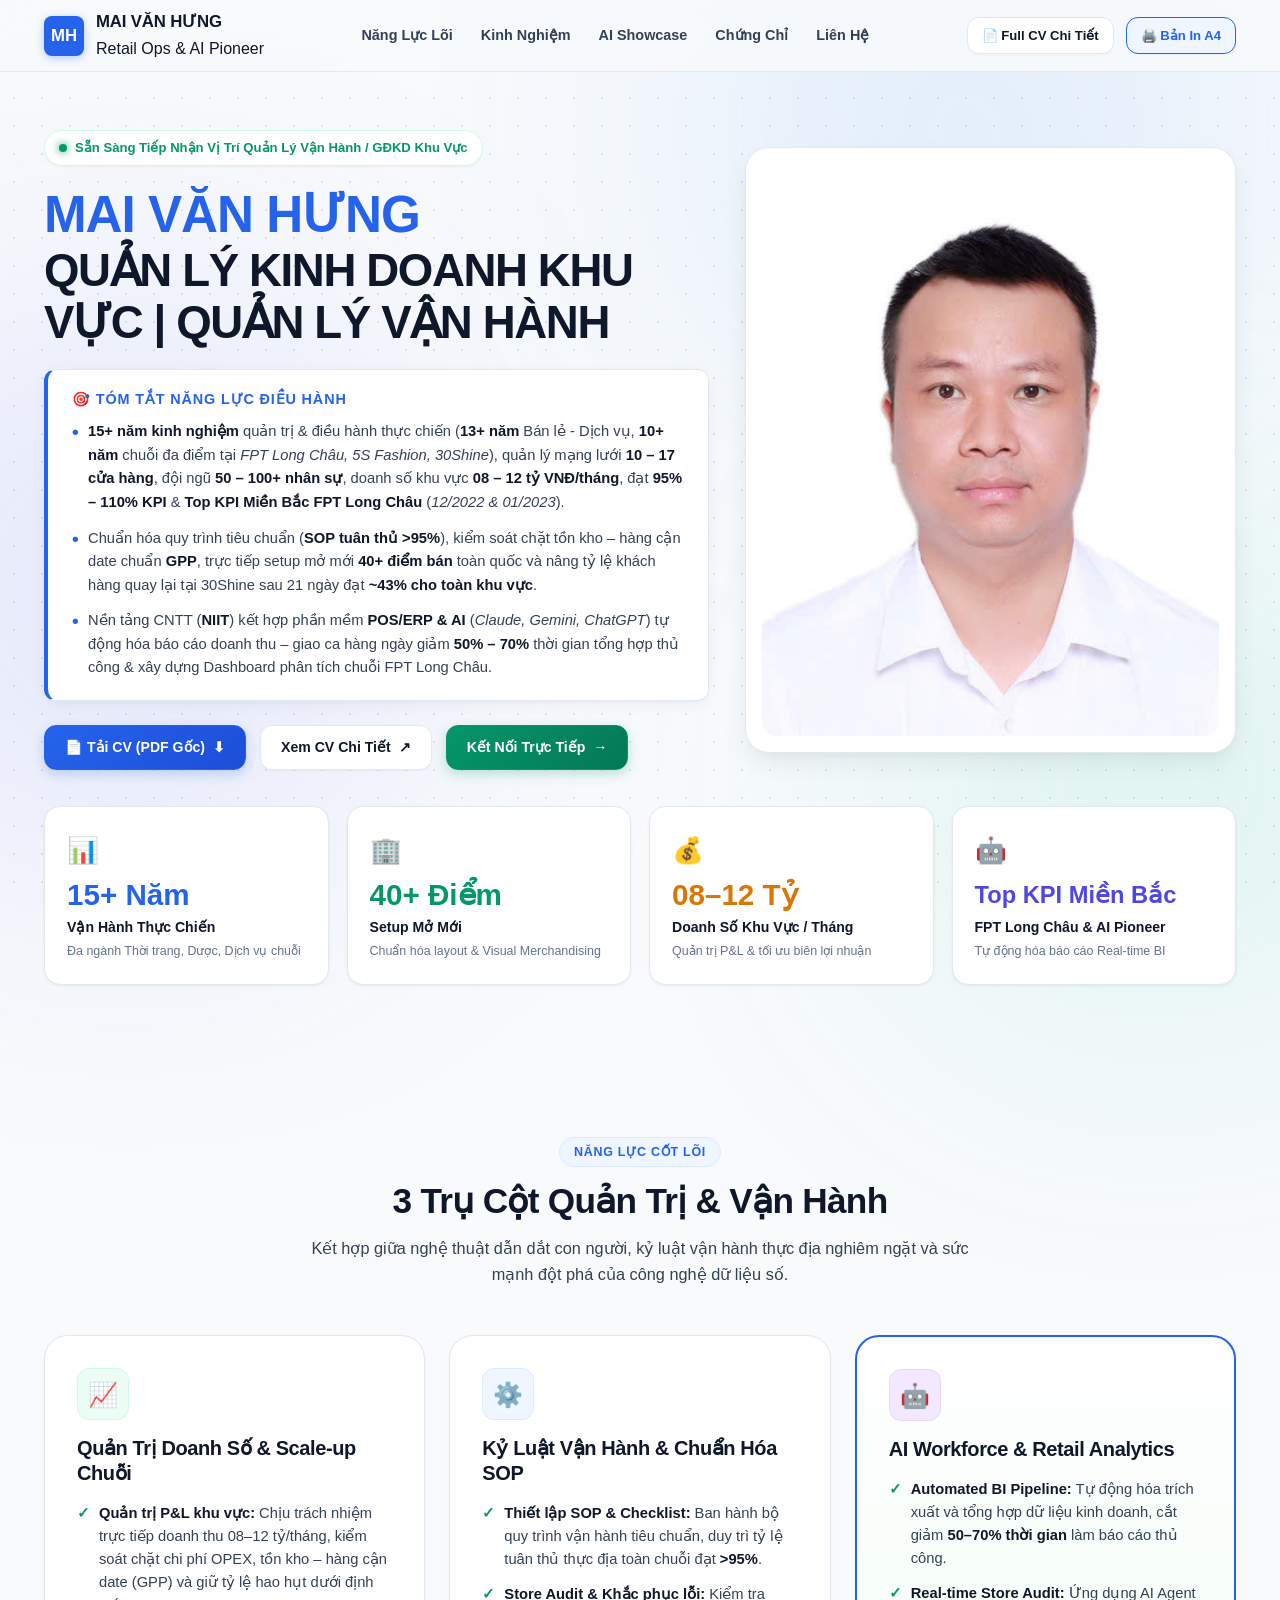
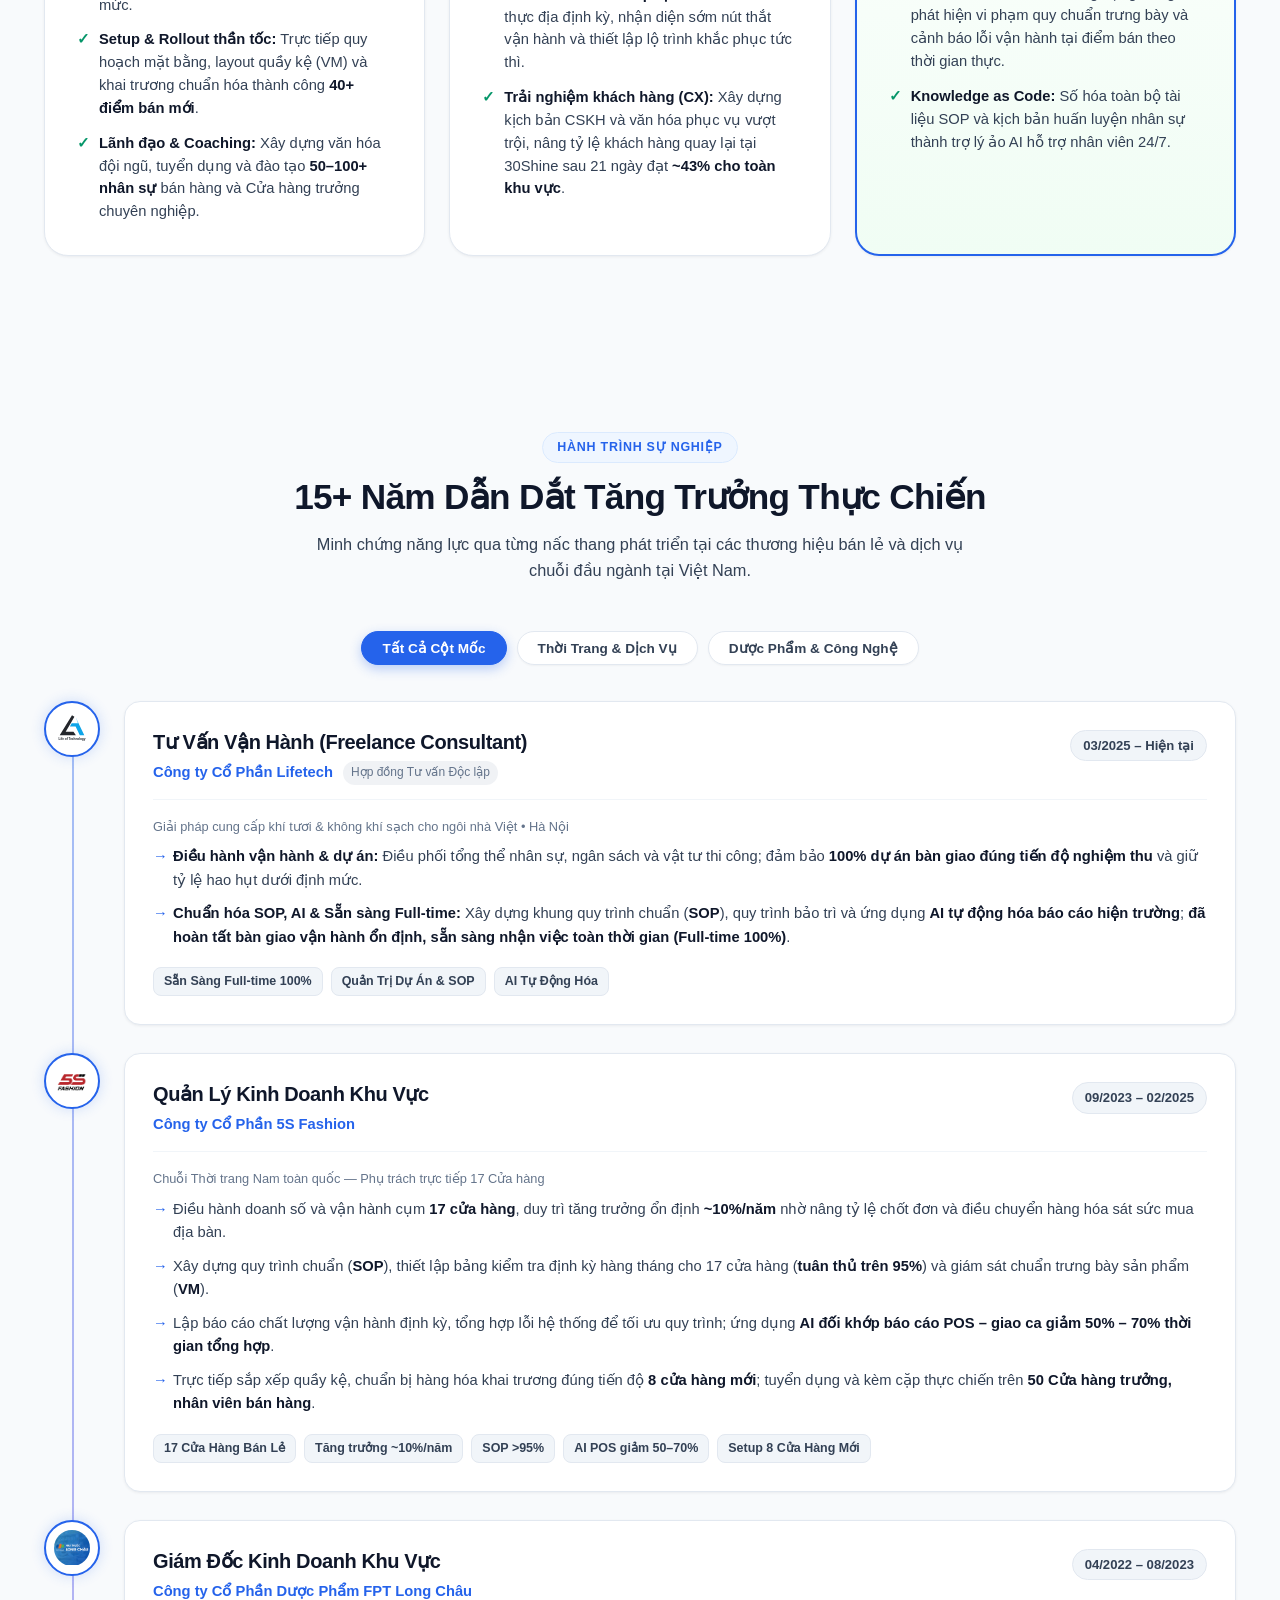
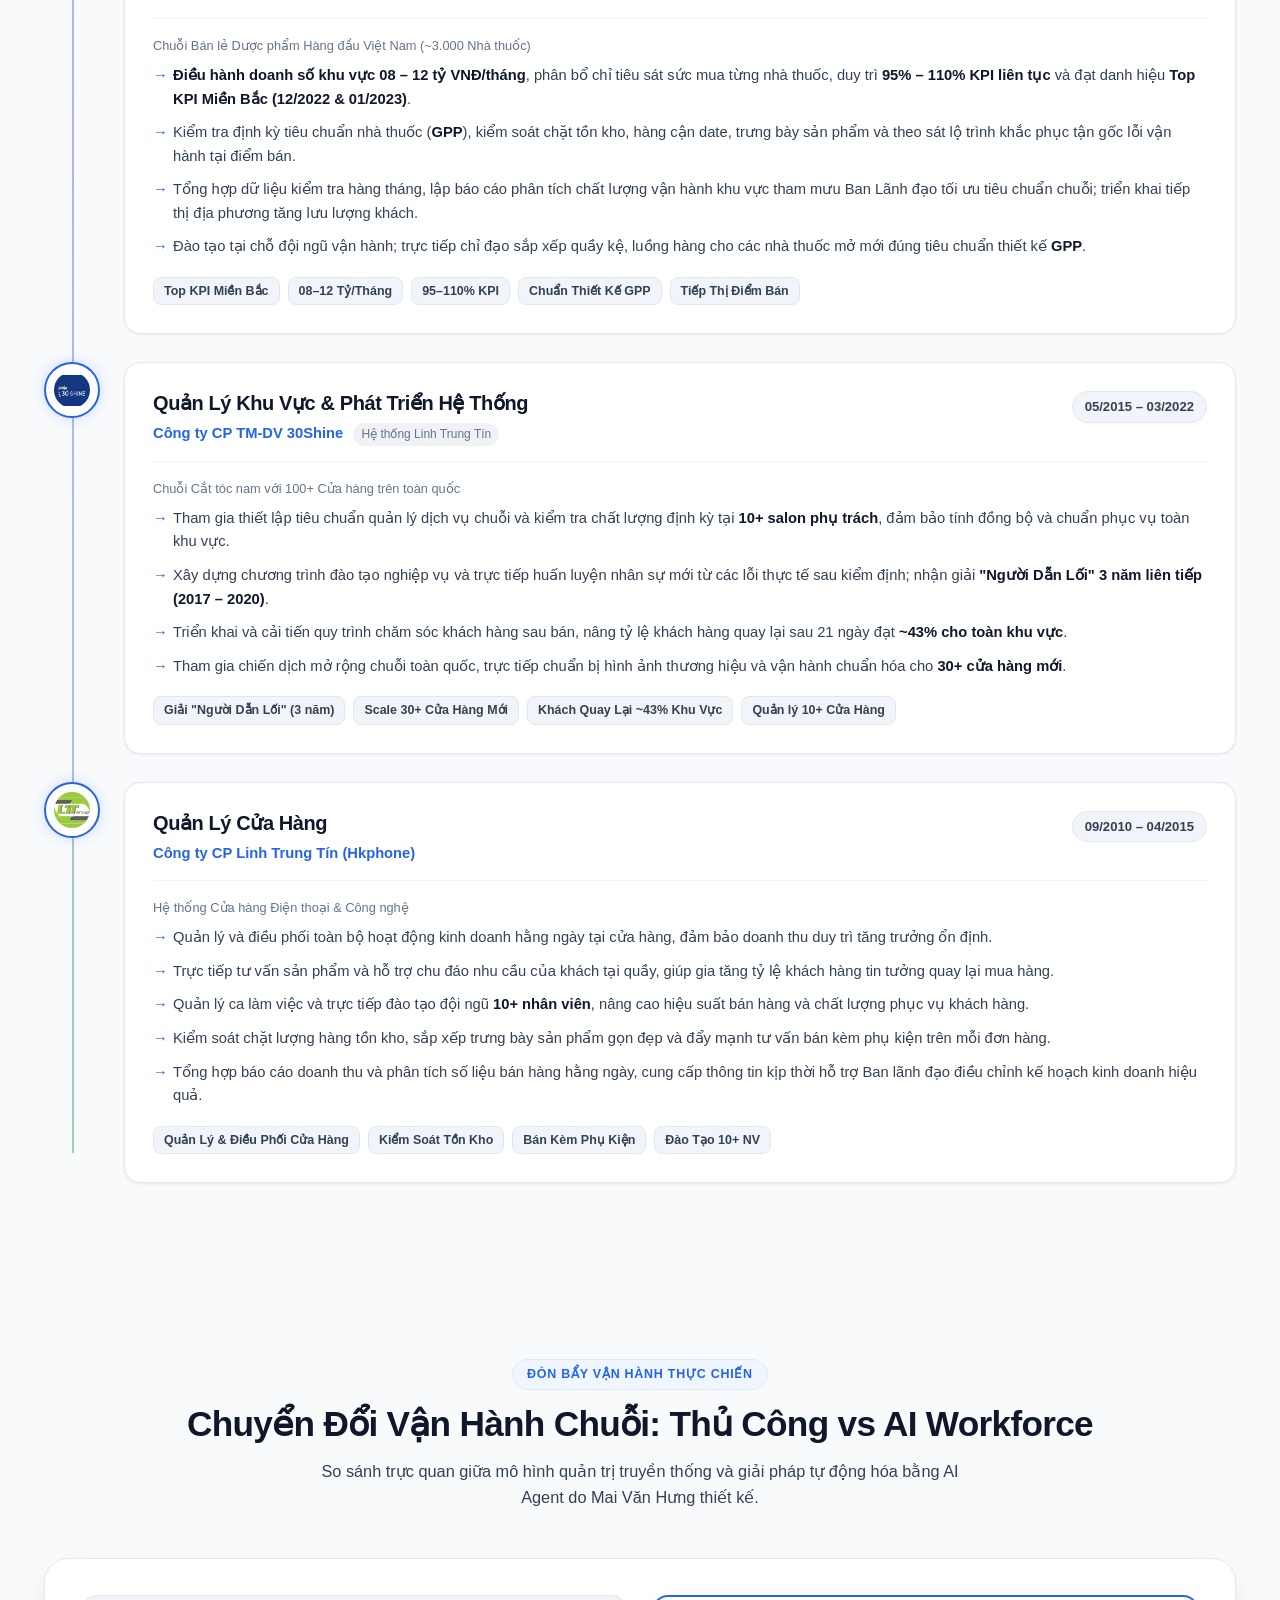
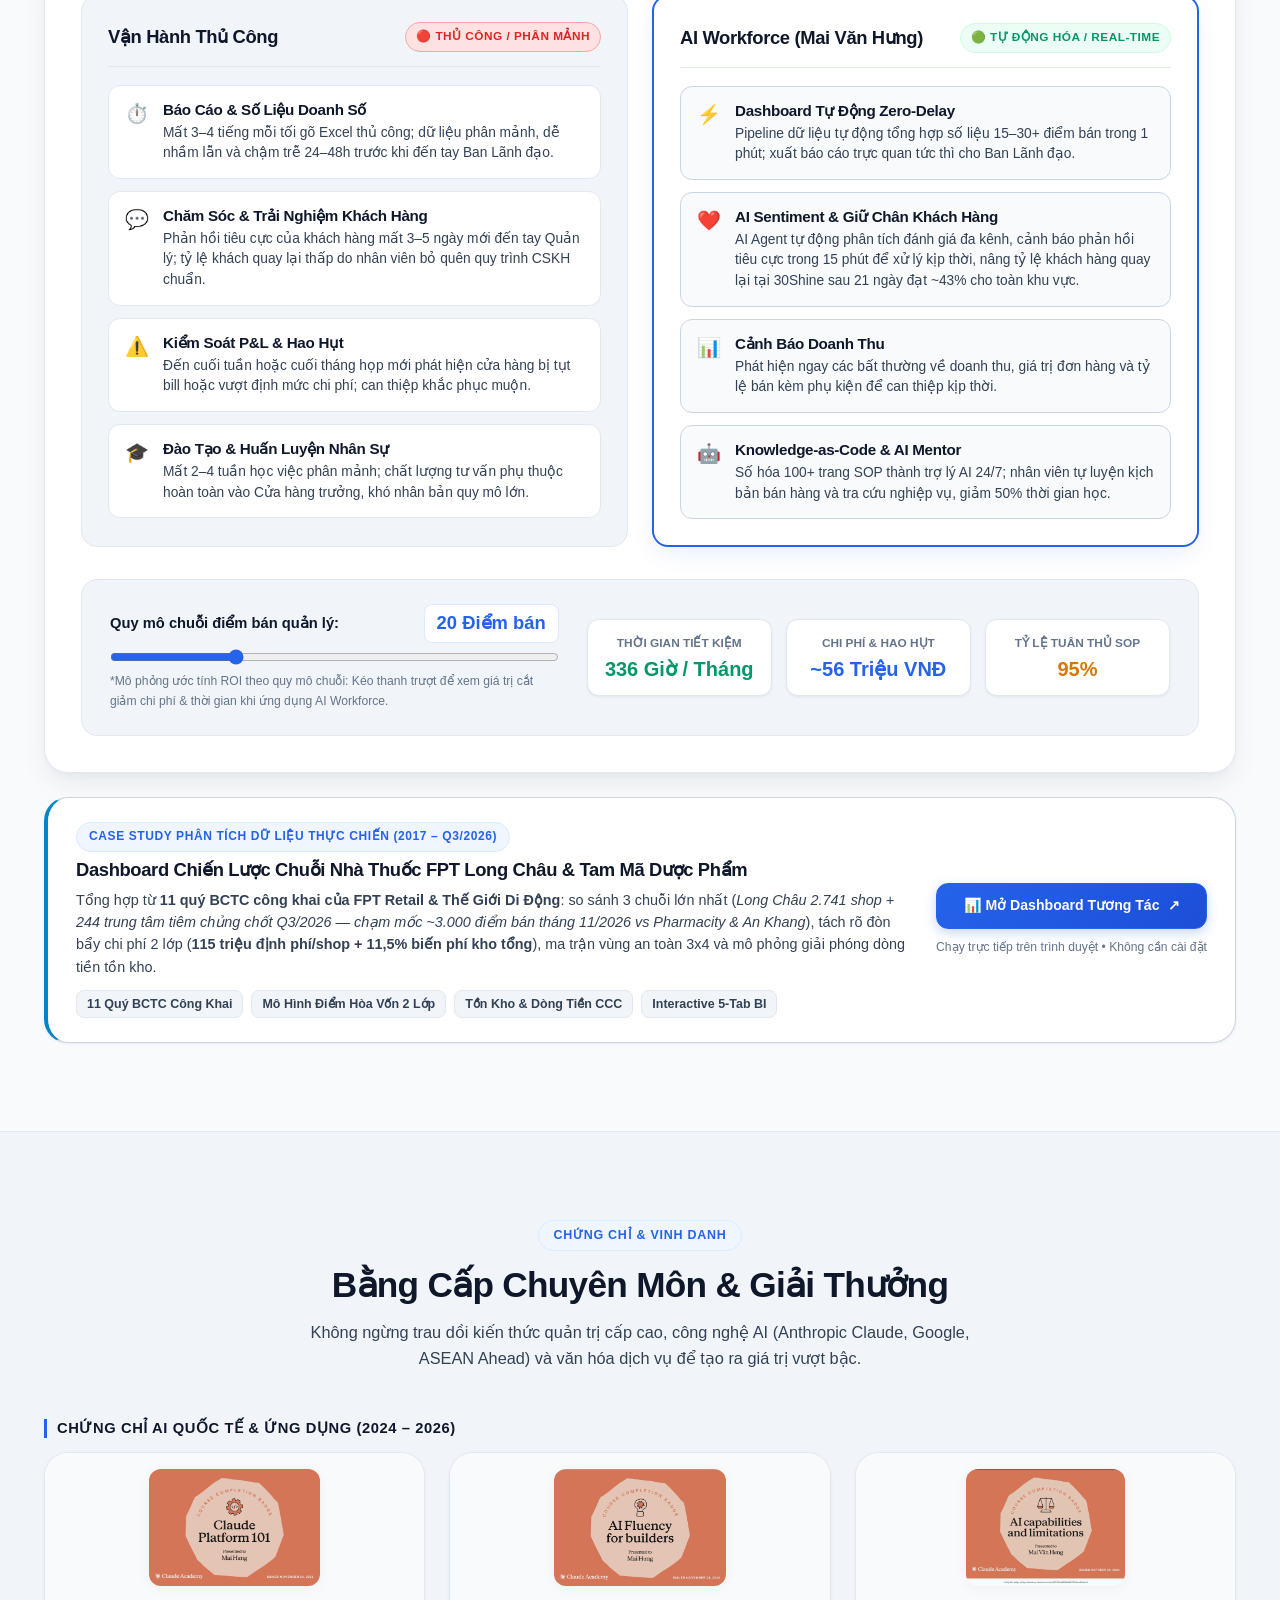
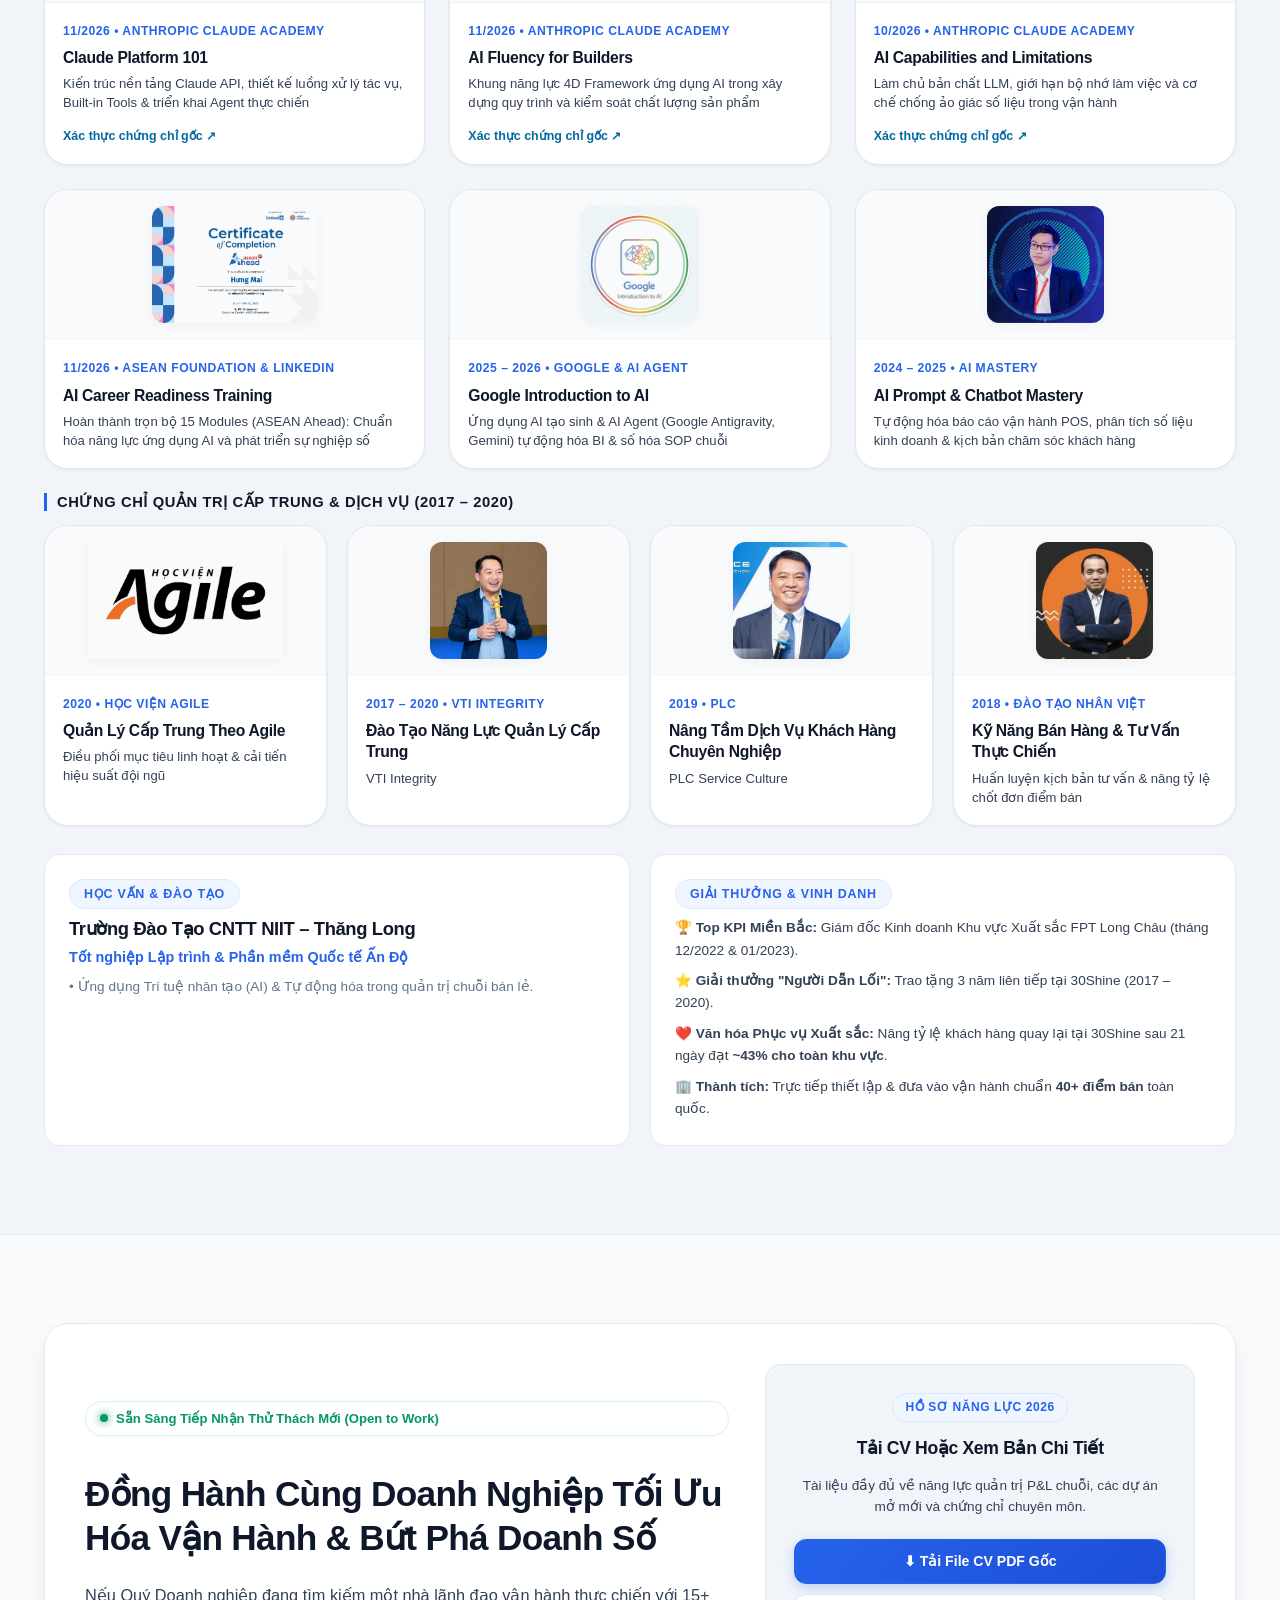
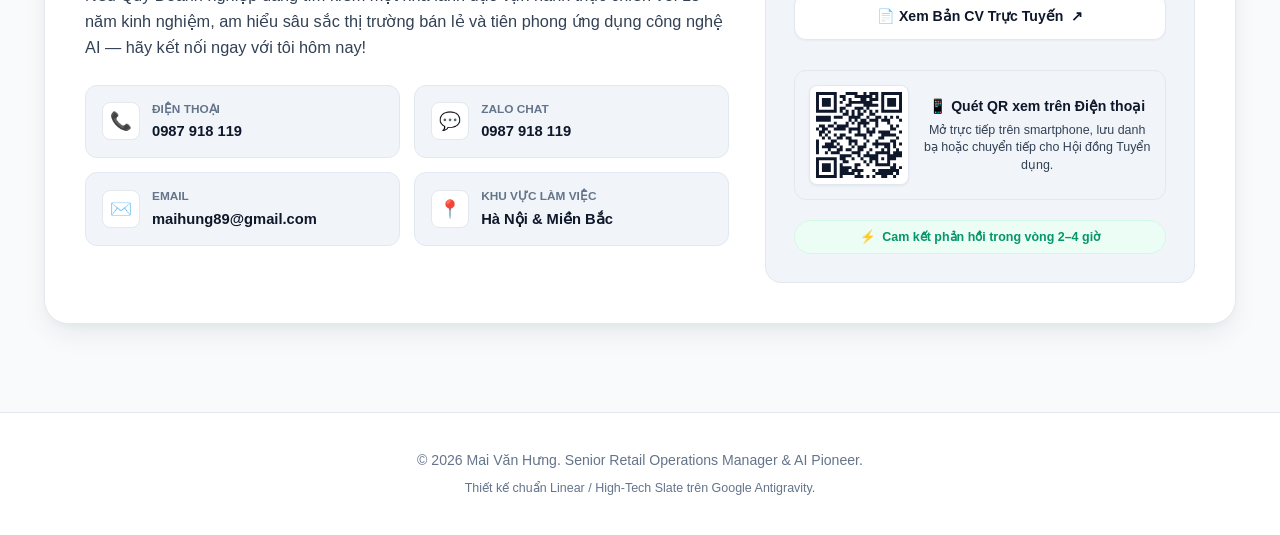
==== commit 7eb4b099: "Security hardening (P1+P4+P5): remove local JSON/bat modal, add CSP/Referrer/noopener, add .gitignor" ====
--- a/index.html
+++ b/index.html
@@ -3,6 +3,8 @@
 <head>
     <meta charset="UTF-8">
     <meta name="viewport" content="width=device-width, initial-scale=1.0">
+    <meta name="referrer" content="strict-origin-when-cross-origin">
+    <meta http-equiv="Content-Security-Policy" content="default-src 'self'; script-src 'self'; style-src 'self' 'unsafe-inline' https://fonts.googleapis.com; font-src 'self' https://fonts.gstatic.com; img-src 'self' data:; base-uri 'self'; form-action 'none'; object-src 'none'">
     <title>Mai Văn Hưng — CV & Web Portfolio</title>
     <meta name="description" content="15+ năm kinh nghiệm điều hành chuỗi bán lẻ quy mô lớn & Tiên phong ứng dụng AI Workforce.">
     <meta name="keywords" content="Mai Văn Hưng, Area Sales Manager, ASM, Giám đốc kinh doanh khu vực, Quản lý vận hành bán lẻ, Retail Operations, AI Workforce, FPT Long Châu, 5S Fashion, 30Shine, Visual Merchandising">
@@ -57,15 +59,15 @@
                 <li><a href="#ai-workforce" class="nav-link">AI Showcase</a></li>
                 <li><a href="#credentials" class="nav-link">Chứng Chỉ</a></li>
                 <li><a href="#contact" class="nav-link">Liên Hệ</a></li>
-                <li class="mobile-only-link"><a href="cv_detail.html" target="_blank" class="nav-link mobile-cv-link">📄 Full CV Chi Tiết ↗</a></li>
-                <li class="mobile-only-link"><a href="cv.html" target="_blank" class="nav-link mobile-cv-link">🖨️ Bản In A4 PDF ↗</a></li>
+                <li class="mobile-only-link"><a href="cv_detail.html" target="_blank" rel="noopener noreferrer" class="nav-link mobile-cv-link">📄 Full CV Chi Tiết ↗</a></li>
+                <li class="mobile-only-link"><a href="cv.html" target="_blank" rel="noopener noreferrer" class="nav-link mobile-cv-link">🖨️ Bản In A4 PDF ↗</a></li>
             </ul>
 
             <div class="nav-actions">
-                <a href="cv_detail.html" target="_blank" class="nav-btn-cv" title="Xem bản CV Chi Tiết">
+                <a href="cv_detail.html" target="_blank" rel="noopener noreferrer" class="nav-btn-cv" title="Xem bản CV Chi Tiết">
                     <span>📄 Full CV Chi Tiết</span>
                 </a>
-                <a href="cv.html" target="_blank" class="nav-btn-cv" style="border-color: var(--accent-blue); color: var(--accent-blue); background: var(--accent-blue-light);" title="Xem và in bản CV A4">
+                <a href="cv.html" target="_blank" rel="noopener noreferrer" class="nav-btn-cv" style="border-color: var(--accent-blue); color: var(--accent-blue); background: var(--accent-blue-light);" title="Xem và in bản CV A4">
                     <span>🖨️ Bản In A4</span>
                 </a>
                 <button class="mobile-toggle" aria-label="Toggle menu">☰</button>
@@ -106,11 +108,11 @@
                         </div>
 
                         <div class="hero-actions">
-                            <a href="assets/images/Quan_Ly_Khu_Vuc_Mai_Van_Hung.pdf" target="_blank" download="Quan_Ly_Khu_Vuc_Mai_Van_Hung.pdf" class="btn btn-primary" title="Mở & Tải file CV PDF gốc">
+                            <a href="assets/images/Quan_Ly_Khu_Vuc_Mai_Van_Hung.pdf" target="_blank" rel="noopener noreferrer" download="Quan_Ly_Khu_Vuc_Mai_Van_Hung.pdf" class="btn btn-primary" title="Mở & Tải file CV PDF gốc">
                                 <span>📄 Tải CV (PDF Gốc)</span>
                                 <span>⬇</span>
                             </a>
-                            <a href="cv_detail.html" target="_blank" class="btn btn-secondary" title="Xem Full CV Chi Tiết">
+                            <a href="cv_detail.html" target="_blank" rel="noopener noreferrer" class="btn btn-secondary" title="Xem Full CV Chi Tiết">
                                 <span>Xem CV Chi Tiết</span>
                                 <span>↗</span>
                             </a>
@@ -514,7 +516,7 @@
                         </div>
                     </div>
                     <div class="featured-case-cta">
-                        <a href="longchau-dashboard.html" target="_blank" class="btn btn-primary" style="width: 100%; justify-content: center;">
+                        <a href="longchau-dashboard.html" target="_blank" rel="noopener noreferrer" class="btn btn-primary" style="width: 100%; justify-content: center;">
                             <span>📊 Mở Dashboard Tương Tác</span>
                             <span>↗</span>
                         </a>
@@ -544,7 +546,7 @@
                             <span class="cert-year">11/2026 • ANTHROPIC CLAUDE ACADEMY</span>
                             <h4 class="cert-title">Claude Platform 101</h4>
                             <p class="cert-issuer">Kiến trúc nền tảng Claude API, thiết kế luồng xử lý tác vụ, Built-in Tools &amp; triển khai Agent thực chiến</p>
-                            <a href="https://academy.claude.com/verify/4fc3101b6a9c2b2e873886a8f785a18c" target="_blank" rel="noopener" class="cert-verify-link" onclick="event.stopPropagation();">Xác thực chứng chỉ gốc ↗</a>
+                            <a href="https://academy.claude.com/verify/4fc3101b6a9c2b2e873886a8f785a18c" target="_blank" rel="noopener noreferrer" class="cert-verify-link">Xác thực chứng chỉ gốc ↗</a>
                         </div>
                     </div>
 
@@ -557,7 +559,7 @@
                             <span class="cert-year">11/2026 • ANTHROPIC CLAUDE ACADEMY</span>
                             <h4 class="cert-title">AI Fluency for Builders</h4>
                             <p class="cert-issuer">Khung năng lực 4D Framework ứng dụng AI trong xây dựng quy trình và kiểm soát chất lượng sản phẩm</p>
-                            <a href="https://academy.claude.com/verify/4a47f0537370d4f2e13503a3c11a7429" target="_blank" rel="noopener" class="cert-verify-link" onclick="event.stopPropagation();">Xác thực chứng chỉ gốc ↗</a>
+                            <a href="https://academy.claude.com/verify/4a47f0537370d4f2e13503a3c11a7429" target="_blank" rel="noopener noreferrer" class="cert-verify-link">Xác thực chứng chỉ gốc ↗</a>
                         </div>
                     </div>
 
@@ -570,7 +572,7 @@
                             <span class="cert-year">10/2026 • ANTHROPIC CLAUDE ACADEMY</span>
                             <h4 class="cert-title">AI Capabilities and Limitations</h4>
                             <p class="cert-issuer">Làm chủ bản chất LLM, giới hạn bộ nhớ làm việc và cơ chế chống ảo giác số liệu trong vận hành</p>
-                            <a href="https://academy.claude.com/verify/057363ca828f9bb8272816ecd6dcdec2" target="_blank" rel="noopener" class="cert-verify-link" onclick="event.stopPropagation();">Xác thực chứng chỉ gốc ↗</a>
+                            <a href="https://academy.claude.com/verify/057363ca828f9bb8272816ecd6dcdec2" target="_blank" rel="noopener noreferrer" class="cert-verify-link">Xác thực chứng chỉ gốc ↗</a>
                         </div>
                     </div>
 
@@ -710,7 +712,7 @@
                                 </div>
                             </a>
 
-                            <a href="https://zalo.me/0987918119" target="_blank" class="contact-card-item" title="Mở chat Zalo trực tiếp">
+                            <a href="https://zalo.me/0987918119" target="_blank" rel="noopener noreferrer" class="contact-card-item" title="Mở chat Zalo trực tiếp">
                                 <div class="contact-card-icon" style="color: #0068ff;">💬</div>
                                 <div class="contact-card-details">
                                     <span class="contact-card-title">Zalo Chat</span>
@@ -743,10 +745,10 @@
                         <p class="action-gate-sub">Tài liệu đầy đủ về năng lực quản trị P&L chuỗi, các dự án mở mới và chứng chỉ chuyên môn.</p>
 
                         <div style="display: flex; flex-direction: column; gap: 10px; margin-top: 6px;">
-                            <a href="assets/images/Quan_Ly_Khu_Vuc_Mai_Van_Hung.pdf" target="_blank" download="Quan_Ly_Khu_Vuc_Mai_Van_Hung.pdf" class="btn btn-primary" style="width: 100%;">
+                            <a href="assets/images/Quan_Ly_Khu_Vuc_Mai_Van_Hung.pdf" target="_blank" rel="noopener noreferrer" download="Quan_Ly_Khu_Vuc_Mai_Van_Hung.pdf" class="btn btn-primary" style="width: 100%;">
                                 <span>⬇ Tải File CV PDF Gốc</span>
                             </a>
-                            <a href="cv_detail.html" target="_blank" class="btn btn-secondary" style="width: 100%;">
+                            <a href="cv_detail.html" target="_blank" rel="noopener noreferrer" class="btn btn-secondary" style="width: 100%;">
                                 <span>📄 Xem Bản CV Trực Tuyến</span>
                                 <span>↗</span>
                             </a>
